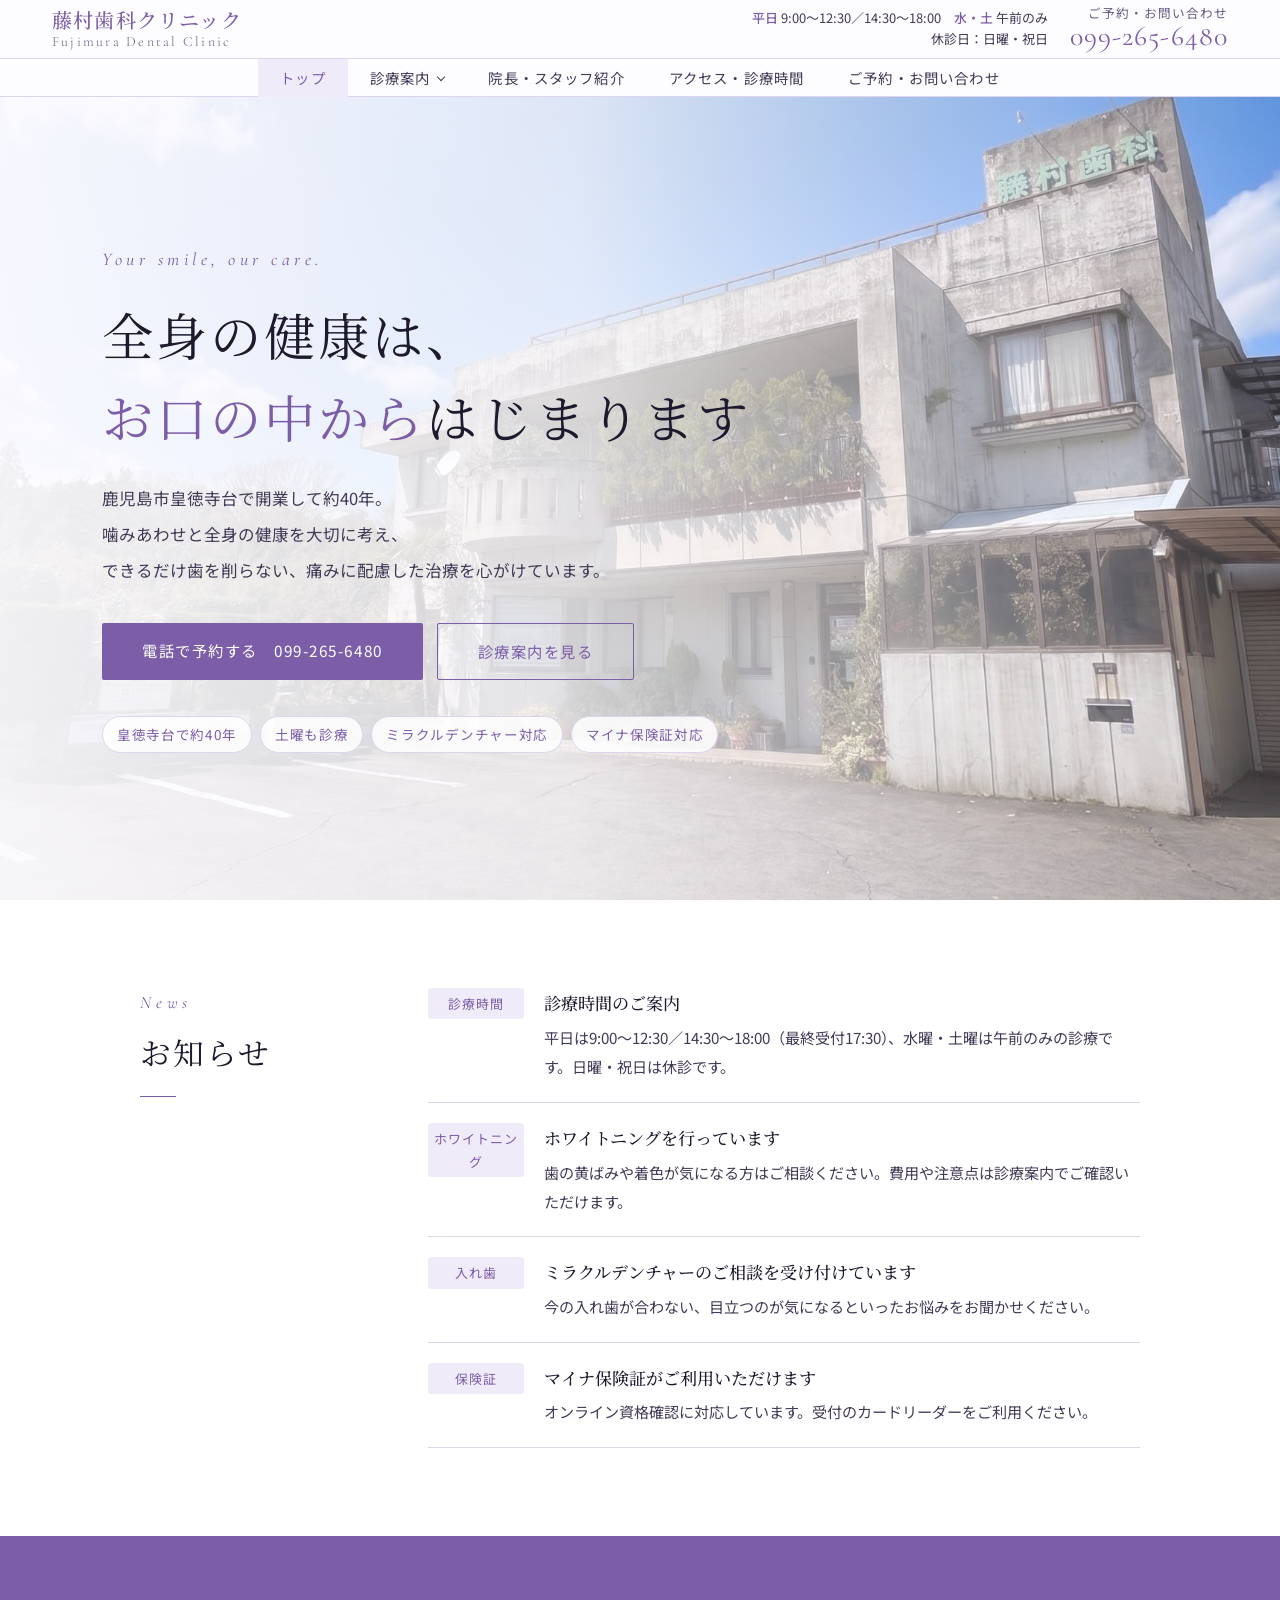
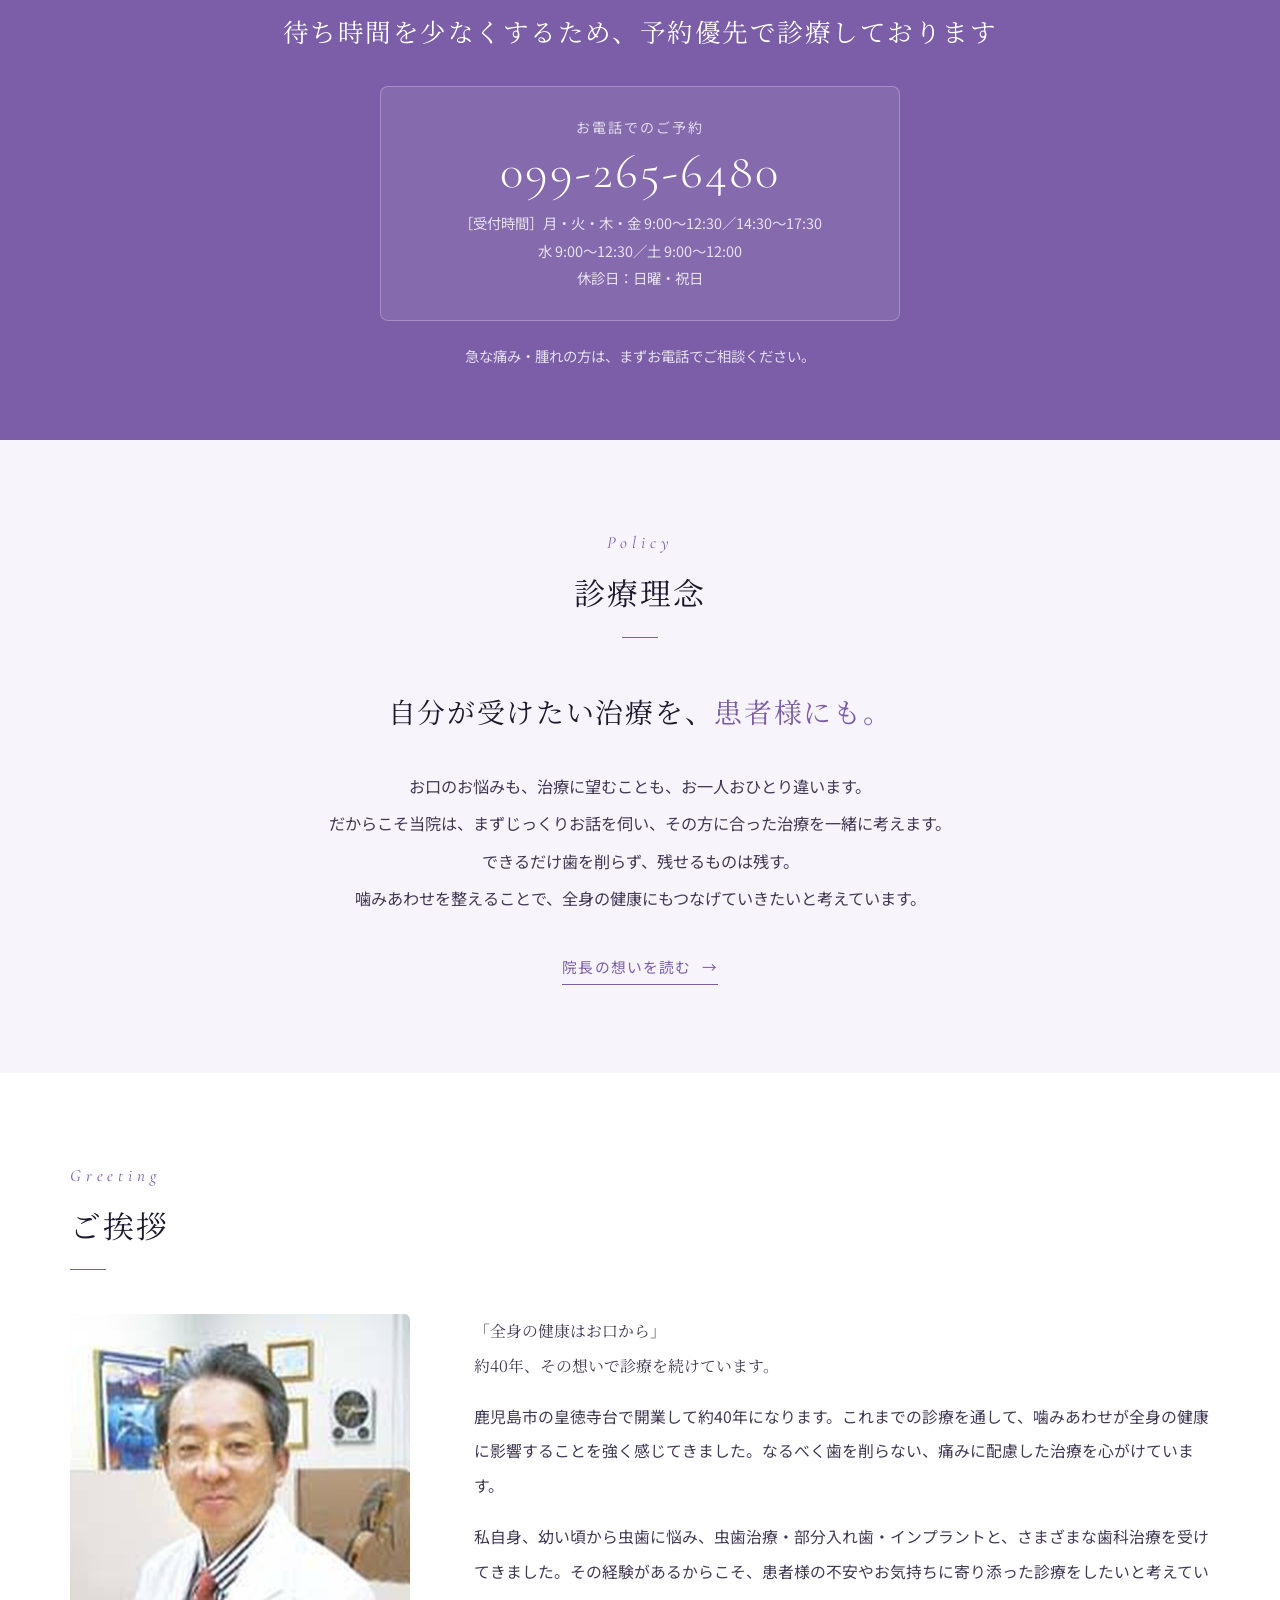
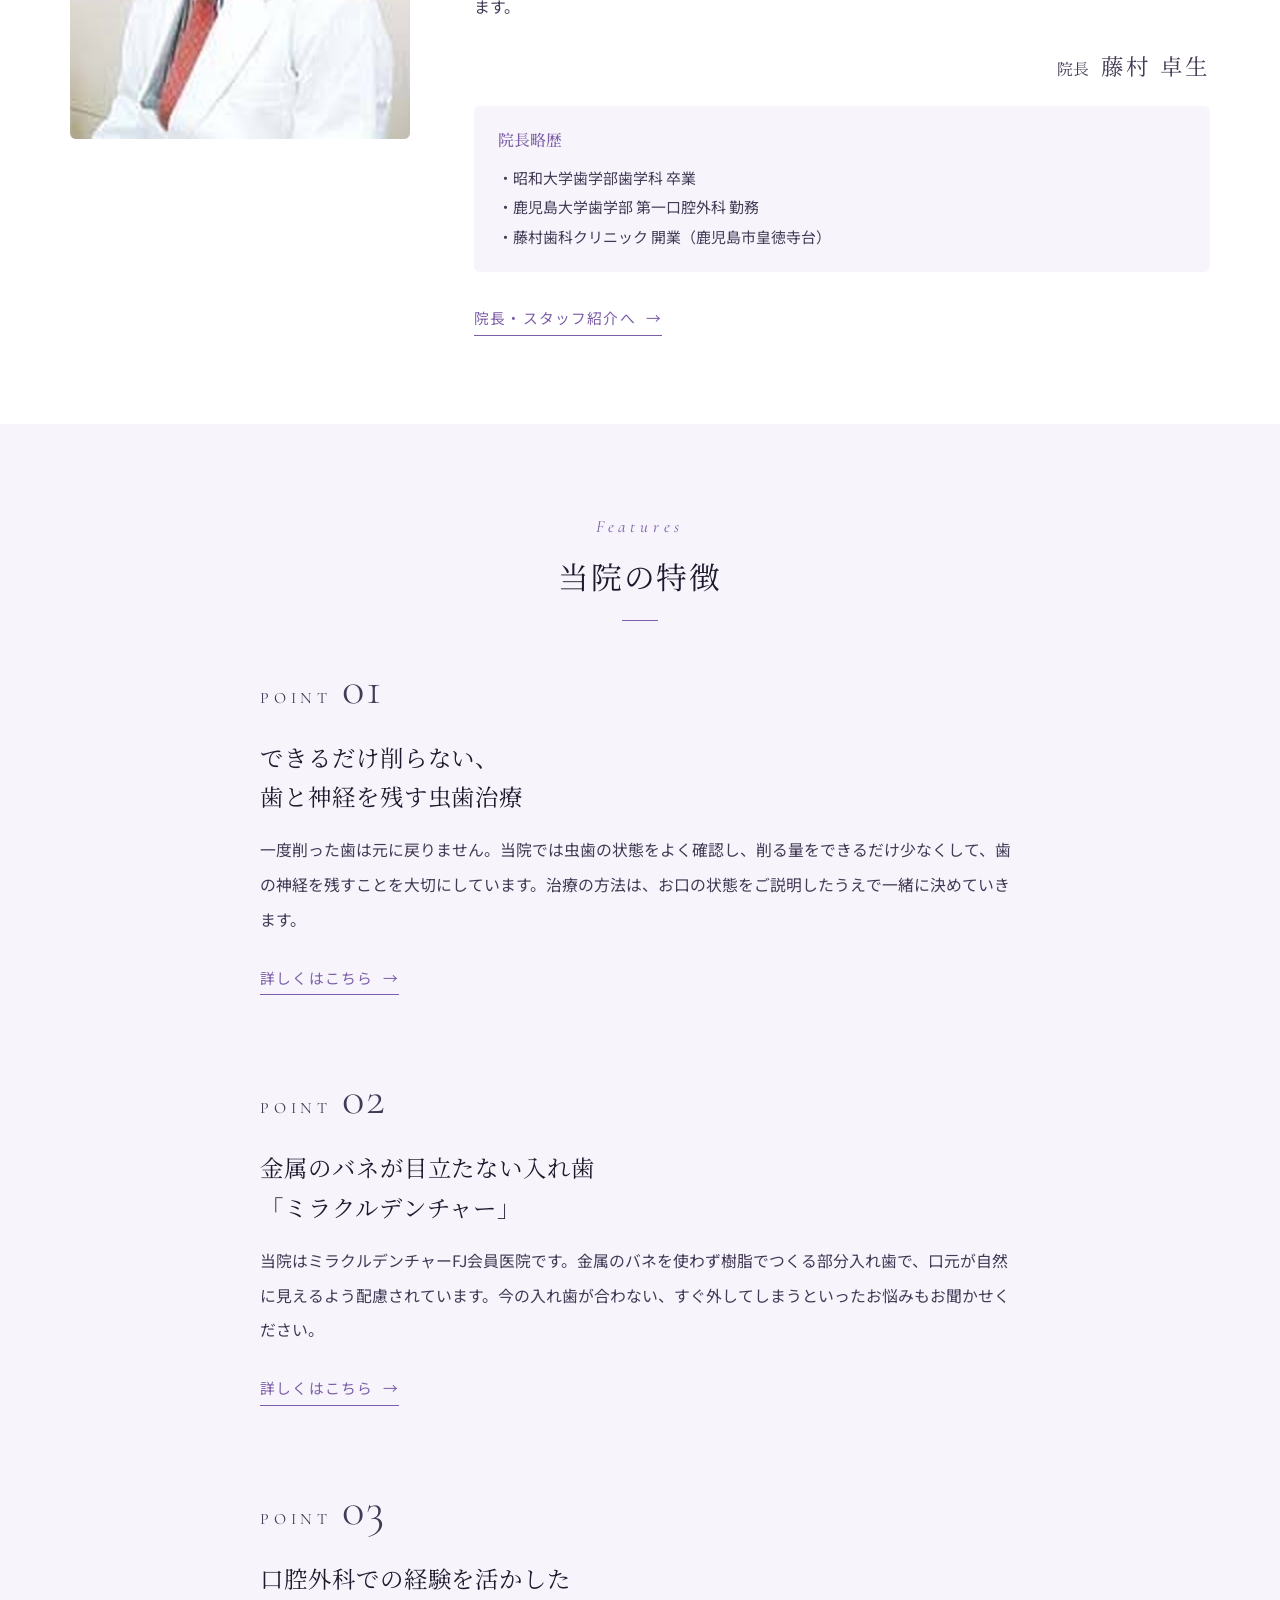
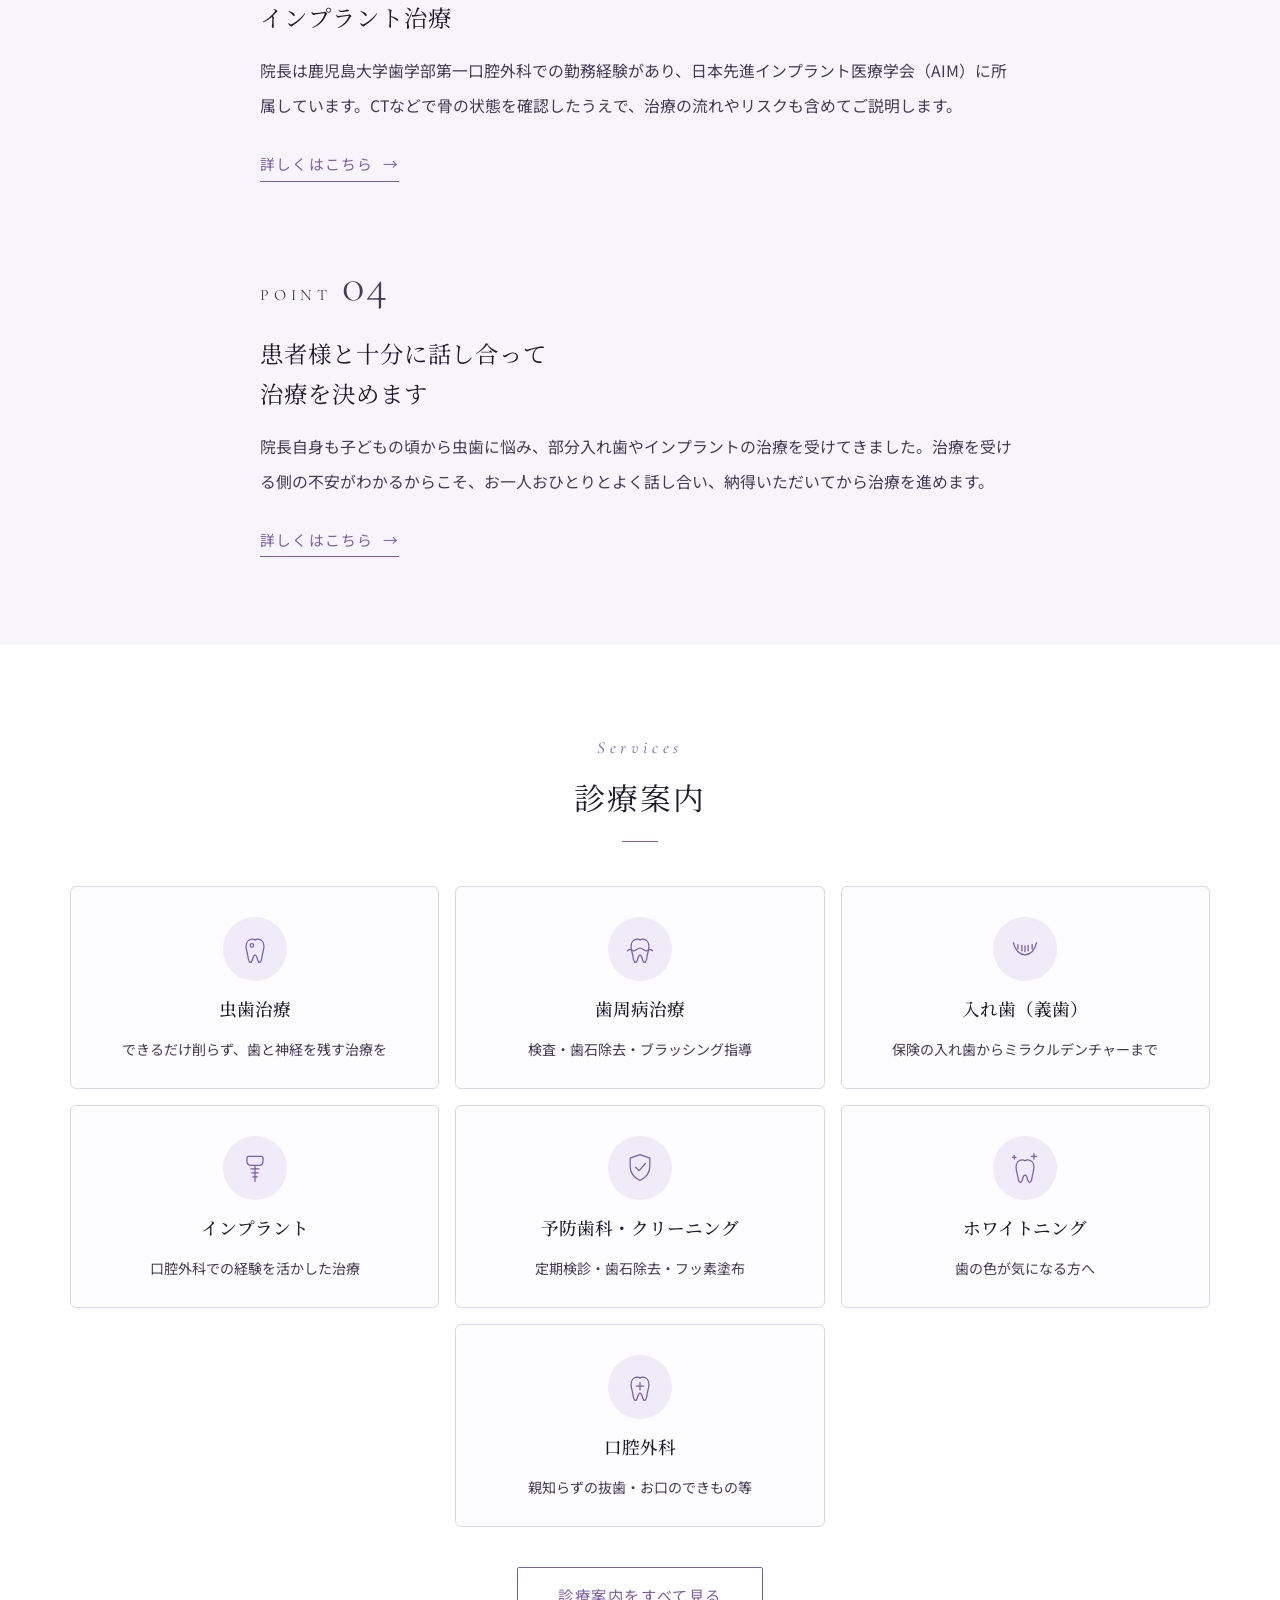
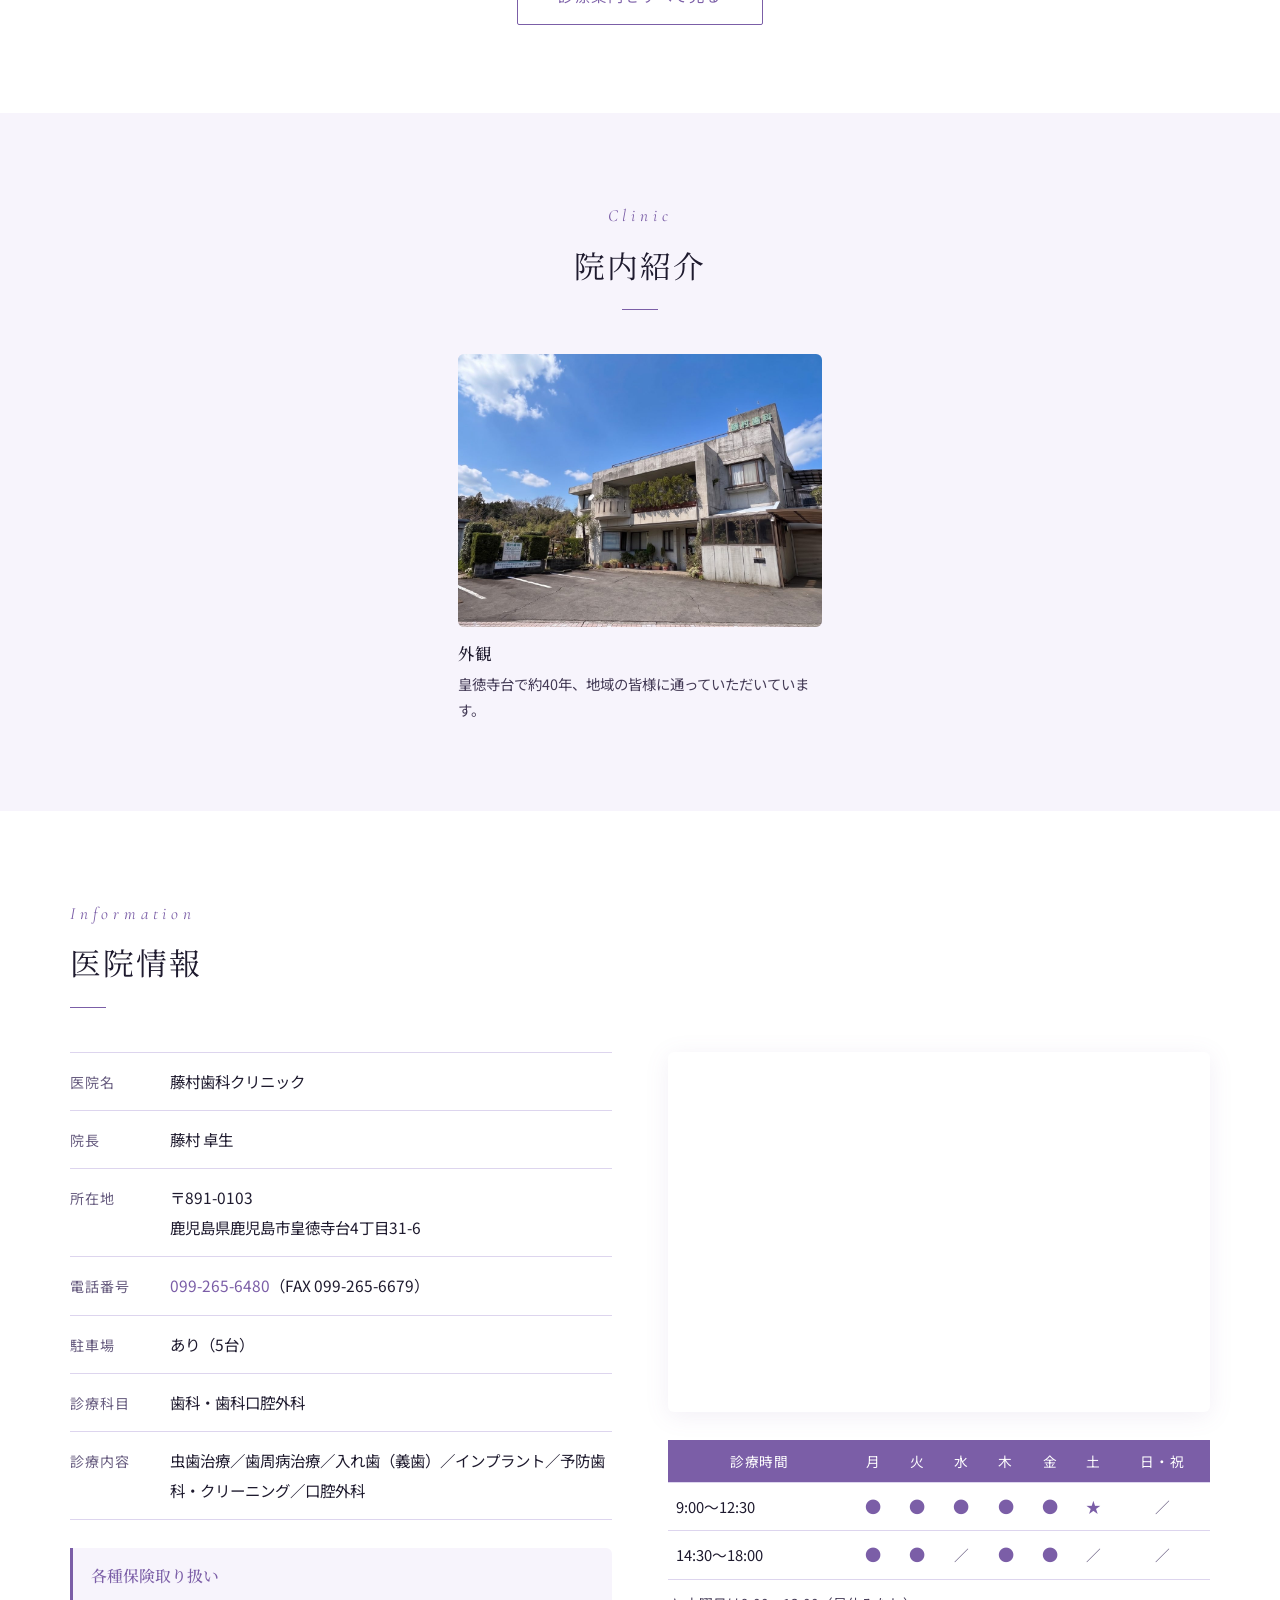
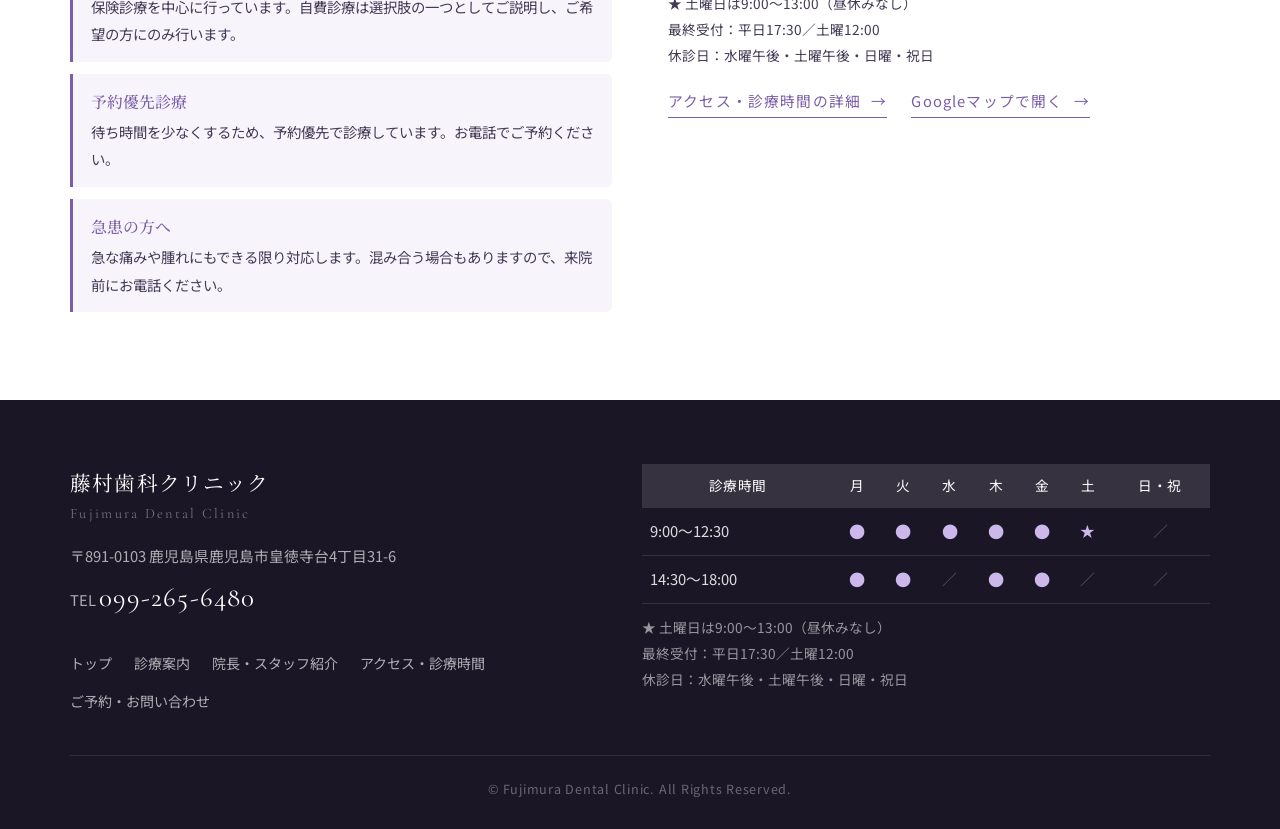
==== index.html @ 518a7505 "藤村歯科クリニック ホームページ初版を追加 Co-Authored-By: Claude Opus 5.5 <noreply@anthropic.com> Claude-Session: https:" ====
<!DOCTYPE html>
<html lang="ja">
<head>
<meta charset="UTF-8">
<meta name="viewport" content="width=device-width, initial-scale=1">
<meta name="format-detection" content="telephone=no">
<title>藤村歯科クリニック｜鹿児島市皇徳寺台の歯医者</title>
<meta name="description" content="鹿児島市皇徳寺台の歯医者【藤村歯科クリニック】。開業約40年。できるだけ削らない虫歯治療、ミラクルデンチャー、インプラント、予防歯科に対応。土曜も午前診療。TEL 099-265-6480">
<meta property="og:title" content="藤村歯科クリニック｜鹿児島市皇徳寺台の歯医者">
<meta property="og:description" content="鹿児島市皇徳寺台の歯医者【藤村歯科クリニック】。開業約40年。できるだけ削らない虫歯治療、ミラクルデンチャー、インプラント、予防歯科に対応。土曜も午前診療。TEL 099-265-6480">
<meta property="og:type" content="website">
<meta property="og:locale" content="ja_JP">
<meta property="og:site_name" content="藤村歯科クリニック">
<meta name="theme-color" content="#7b5ea7">
<link rel="icon" href="data:image/svg+xml,%3Csvg xmlns='http://www.w3.org/2000/svg' viewBox='0 0 64 64'%3E%3Crect width='64' height='64' rx='14' fill='%237b5ea7'/%3E%3Ctext x='32' y='45' font-size='36' text-anchor='middle' fill='white' font-family='serif'%3E%E8%97%A4%3C/text%3E%3C/svg%3E">
<link rel="preconnect" href="https://fonts.googleapis.com">
<link rel="preconnect" href="https://fonts.gstatic.com" crossorigin>
<link href="https://fonts.googleapis.com/css2?family=Noto+Serif+JP:wght@400;500&family=Noto+Sans+JP:wght@300;400;500&family=Cormorant+Garamond:ital,wght@0,300;0,400;1,300;1,400&display=swap" rel="stylesheet">
<link rel="stylesheet" href="css/style.css">
<script type="application/ld+json">
{"@context":"https://schema.org","@type":"Dentist","name":"藤村歯科クリニック","telephone":"099-265-6480",
"address":{"@type":"PostalAddress","postalCode":"891-0103","addressRegion":"鹿児島県","addressLocality":"鹿児島市","streetAddress":"皇徳寺台4丁目31-6","addressCountry":"JP"},
"openingHoursSpecification":[
{"@type":"OpeningHoursSpecification","dayOfWeek":["Monday","Tuesday","Wednesday","Thursday","Friday"],"opens":"09:00","closes":"12:30"},
{"@type":"OpeningHoursSpecification","dayOfWeek":["Monday","Tuesday","Thursday","Friday"],"opens":"14:30","closes":"18:00"},
{"@type":"OpeningHoursSpecification","dayOfWeek":"Saturday","opens":"09:00","closes":"13:00"}]}
</script>
</head>
<body>
<header class="site-header">
  <div class="header-top">
    <a href="index.html" class="logo">藤村歯科クリニック<small>Fujimura Dental Clinic</small></a>
    <div class="header-info">
      <p class="header-hours"><b>平日</b> 9:00〜12:30／14:30〜18:00　<b>水・土</b> 午前のみ<br>休診日：日曜・祝日</p>
      <a href="tel:0992656480" class="header-tel"><span>ご予約・お問い合わせ</span><strong>099-265-6480</strong></a>
    </div>
    <button class="hamburger" id="hamburger" aria-label="メニューを開く" aria-expanded="false" aria-controls="mobileMenu"><span></span><span></span><span></span></button>
  </div>
  <nav class="gnav" aria-label="メインメニュー">
    <ul class="gnav-list">
      <li><a href="index.html" class="active">トップ</a></li>
      <li class="has-sub"><a href="services.html">診療案内</a><ul class="subnav"><li><a href="services.html#mushiba">虫歯治療</a></li><li><a href="services.html#shishubyo">歯周病治療</a></li><li><a href="services.html#ireba">入れ歯（義歯）</a></li><li><a href="services.html#implant">インプラント</a></li><li><a href="services.html#yobou">予防歯科・クリーニング</a></li><li><a href="services.html#whitening">ホワイトニング</a></li><li><a href="services.html#koukugeka">口腔外科</a></li><li><a href="services.html#jihi">自費診療の費用・リスク</a></li></ul></li>
      <li><a href="doctor.html">院長・スタッフ紹介</a></li>
      <li><a href="access.html">アクセス・診療時間</a></li>
      <li><a href="contact.html">ご予約・お問い合わせ</a></li>
    </ul>
  </nav>
</header>
<nav class="mobile-menu" id="mobileMenu" aria-label="スマートフォン用メニュー">
  <a href="index.html">トップ</a>
  <a href="services.html">診療案内</a>
  <div class="sub"><a href="services.html#mushiba">虫歯治療</a><a href="services.html#shishubyo">歯周病治療</a><a href="services.html#ireba">入れ歯（義歯）</a><a href="services.html#implant">インプラント</a><a href="services.html#yobou">予防歯科・クリーニング</a><a href="services.html#whitening">ホワイトニング</a><a href="services.html#koukugeka">口腔外科</a></div>
  <a href="doctor.html">院長・スタッフ紹介</a>
  <a href="access.html">アクセス・診療時間</a>
  <a href="contact.html">ご予約・お問い合わせ</a>
  <a href="tel:0992656480" class="mm-tel">電話で予約する　099-265-6480</a>
</nav>
<main>

<!-- メインビジュアル（images/hero.jpg を入れると背景写真になります） -->
<section class="mv" style="padding:0">
  <div class="ph mv-photo" data-label=""><img src="images/hero.jpg" alt="" loading="lazy"></div>
  <div class="mv-inner fade-up">
    <p class="mv-en">Your smile, our care.</p>
    <h1 class="mv-title">全身の健康は、<br><em>お口の中から</em><br class="sp-only">はじまります</h1>
    <p class="mv-text">鹿児島市皇徳寺台で開業して約40年。<br>噛みあわせと全身の健康を大切に考え、<br>できるだけ歯を削らない、痛みに配慮した治療を心がけています。</p>
    <div class="mv-btns">
      <a href="tel:0992656480" class="btn btn-primary">電話で予約する　099-265-6480</a>
      <a href="services.html" class="btn btn-outline">診療案内を見る</a>
    </div>
    <ul class="mv-tags"><li>皇徳寺台で約40年</li><li>土曜も診療</li><li>ミラクルデンチャー対応</li><li>マイナ保険証対応</li></ul>
  </div>
</section>

<!-- お知らせ -->
<section class="news">
  <div class="news-wrap">
    <div class="sec-head"><p class="sec-en">News</p><h2 class="sec-title">お知らせ</h2></div>
    <ul class="news-list fade-up">
      <li class="news-item"><span class="news-cat">診療時間</span><div><h3>診療時間のご案内</h3><p>平日は9:00〜12:30／14:30〜18:00（最終受付17:30）、水曜・土曜は午前のみの診療です。日曜・祝日は休診です。</p></div></li>
      <li class="news-item"><span class="news-cat">ホワイトニング</span><div><h3>ホワイトニングを行っています</h3><p>歯の黄ばみや着色が気になる方はご相談ください。費用や注意点は診療案内でご確認いただけます。</p></div></li>
      <li class="news-item"><span class="news-cat">入れ歯</span><div><h3>ミラクルデンチャーのご相談を受け付けています</h3><p>今の入れ歯が合わない、目立つのが気になるといったお悩みをお聞かせください。</p></div></li>
      <li class="news-item"><span class="news-cat">保険証</span><div><h3>マイナ保険証がご利用いただけます</h3><p>オンライン資格確認に対応しています。受付のカードリーダーをご利用ください。</p></div></li>
    </ul>
  </div>
</section>

<section class="reserve">
  <div class="fade-up">
    <h2>待ち時間を少なくするため、<br class="sp-only">予約優先で診療しております</h2>
    <div class="reserve-box">
      <p class="reserve-label">お電話でのご予約</p>
      <a href="tel:0992656480" class="reserve-tel">099-265-6480</a>
      <p class="reserve-time">［受付時間］月・火・木・金 9:00〜12:30／14:30〜17:30<br>水 9:00〜12:30／土 9:00〜12:00<br>休診日：日曜・祝日</p>
    </div>
    <!-- WEB予約を導入したら、下の行のコメントを外してURLを入れてください
    <p style="margin-top:24px"><a href="WEB予約のURL" class="btn btn-outline" style="border-color:#fff;color:#fff" target="_blank" rel="noopener">WEBで予約する</a></p>
    -->
    <p class="reserve-sub">急な痛み・腫れの方は、まずお電話でご相談ください。</p>
  </div>
</section>

<!-- 診療理念 -->
<section class="policy">
  <div class="container fade-up">
    <div class="sec-head center"><p class="sec-en">Policy</p><h2 class="sec-title">診療理念</h2></div>
    <p class="policy-catch">自分が受けたい治療を、<br class="sp-only"><em>患者様にも。</em></p>
    <p class="body">お口のお悩みも、治療に望むことも、お一人おひとり違います。<br>だからこそ当院は、まずじっくりお話を伺い、その方に合った治療を一緒に考えます。<br>できるだけ歯を削らず、残せるものは残す。<br>噛みあわせを整えることで、全身の健康にもつなげていきたいと考えています。</p>
    <a href="doctor.html" class="btn-more">院長の想いを読む</a>
  </div>
</section>

<!-- ご挨拶 -->
<section class="greeting">
  <div class="container">
    <div class="sec-head"><p class="sec-en">Greeting</p><h2 class="sec-title">ご挨拶</h2></div>
    <div class="greet-grid fade-up">
      <div class="ph greet-photo" data-label="院長写真"><img src="images/takuo.jpg" alt="院長 藤村卓生" loading="lazy"></div>
      <div class="greet-body">
        <p class="greet-catch">「全身の健康はお口から」<br>約40年、その想いで診療を続けています。</p>
        <p>鹿児島市の皇徳寺台で開業して約40年になります。これまでの診療を通して、噛みあわせが全身の健康に影響することを強く感じてきました。なるべく歯を削らない、痛みに配慮した治療を心がけています。</p>
        <p>私自身、幼い頃から虫歯に悩み、虫歯治療・部分入れ歯・インプラントと、さまざまな歯科治療を受けてきました。その経験があるからこそ、患者様の不安やお気持ちに寄り添った診療をしたいと考えています。</p>
        <p class="greet-sign">院長<b>藤村 卓生</b></p>
        <div class="career-box">
          <h4>院長略歴</h4>
          <ul><li>昭和大学歯学部歯学科 卒業</li><li>鹿児島大学歯学部 第一口腔外科 勤務</li><li>藤村歯科クリニック 開業（鹿児島市皇徳寺台）</li></ul>
        </div>
        <a href="doctor.html" class="btn-more">院長・スタッフ紹介へ</a>
      </div>
    </div>
  </div>
</section>

<!-- 当院の特徴 -->
<section class="features">
  <div class="container">
    <div class="sec-head center"><p class="sec-en">Features</p><h2 class="sec-title">当院の特徴</h2></div>
    <div class="feature fade-up">
      <div class="ph feature-img" data-label="写真を準備中"><img src="images/feature_01.jpg" alt="写真を準備中" loading="lazy"></div>
      <div>
        <p class="feature-point">POINT <b>01</b></p>
        <h3>できるだけ削らない、<br>歯と神経を残す虫歯治療</h3>
        <p>一度削った歯は元に戻りません。当院では虫歯の状態をよく確認し、削る量をできるだけ少なくして、歯の神経を残すことを大切にしています。治療の方法は、お口の状態をご説明したうえで一緒に決めていきます。</p>
        <a href="services.html#mushiba" class="btn-more">詳しくはこちら</a>
      </div>
    </div>
    <div class="feature fade-up">
      <div class="ph feature-img" data-label="写真を準備中"><img src="images/feature_02.jpg" alt="写真を準備中" loading="lazy"></div>
      <div>
        <p class="feature-point">POINT <b>02</b></p>
        <h3>金属のバネが目立たない入れ歯<br>「ミラクルデンチャー」</h3>
        <p>当院はミラクルデンチャーFJ会員医院です。金属のバネを使わず樹脂でつくる部分入れ歯で、口元が自然に見えるよう配慮されています。今の入れ歯が合わない、すぐ外してしまうといったお悩みもお聞かせください。</p>
        <a href="services.html#ireba" class="btn-more">詳しくはこちら</a>
      </div>
    </div>
    <div class="feature fade-up">
      <div class="ph feature-img" data-label="写真を準備中"><img src="images/feature_03.jpg" alt="写真を準備中" loading="lazy"></div>
      <div>
        <p class="feature-point">POINT <b>03</b></p>
        <h3>口腔外科での経験を活かした<br>インプラント治療</h3>
        <p>院長は鹿児島大学歯学部第一口腔外科での勤務経験があり、日本先進インプラント医療学会（AIM）に所属しています。CTなどで骨の状態を確認したうえで、治療の流れやリスクも含めてご説明します。</p>
        <a href="services.html#implant" class="btn-more">詳しくはこちら</a>
      </div>
    </div>
    <div class="feature fade-up">
      <div class="ph feature-img" data-label="写真を準備中"><img src="images/feature_04.jpg" alt="写真を準備中" loading="lazy"></div>
      <div>
        <p class="feature-point">POINT <b>04</b></p>
        <h3>患者様と十分に話し合って<br>治療を決めます</h3>
        <p>院長自身も子どもの頃から虫歯に悩み、部分入れ歯やインプラントの治療を受けてきました。治療を受ける側の不安がわかるからこそ、お一人おひとりとよく話し合い、納得いただいてから治療を進めます。</p>
        <a href="doctor.html" class="btn-more">詳しくはこちら</a>
      </div>
    </div>
  </div>
</section>

<!-- 診療案内 -->
<section class="services">
  <div class="container">
    <div class="sec-head center"><p class="sec-en">Services</p><h2 class="sec-title">診療案内</h2></div>
    <ul class="svc-grid fade-up"><li><a href="services.html#mushiba" class="svc-card"><span class="svc-icon"><svg viewBox="0 0 34 38" aria-hidden="true"><path d="M14 8c-4 0-7 3-7 8 0 4 1.5 7 2 11 .4 3 1 7 3 7s2-4 3.5-7c.7-1.4 2.3-1.4 3 0C20 30 20 34 22 34s2.6-4 3-7c.5-4 2-7 2-11 0-5-3-8-7-8-2 0-3 1-3 1s-1-1-3-1z"/><circle cx="13.5" cy="15" r="2"/></svg></span><h3>虫歯治療</h3><p>できるだけ削らず、歯と神経を残す治療を</p></a></li><li><a href="services.html#shishubyo" class="svc-card"><span class="svc-icon"><svg viewBox="0 0 34 38" aria-hidden="true"><path d="M14 8c-4 0-7 3-7 8 0 4 1.5 7 2 11 .4 3 1 7 3 7s2-4 3.5-7c.7-1.4 2.3-1.4 3 0C20 30 20 34 22 34s2.6-4 3-7c.5-4 2-7 2-11 0-5-3-8-7-8-2 0-3 1-3 1s-1-1-3-1z"/><path d="M3 21c3-3 5 0 7 0s4-3 7-3 5 3 7 3 4-3 7 0"/></svg></span><h3>歯周病治療</h3><p>検査・歯石除去・ブラッシング指導</p></a></li><li><a href="services.html#ireba" class="svc-card"><span class="svc-icon"><svg viewBox="0 0 34 38" aria-hidden="true"><path d="M4 12c4 18 22 18 26 0"/><path d="M9 14v5M13.5 15v6M17 15.5v6.5M20.5 15v6M25 14v5"/></svg></span><h3>入れ歯（義歯）</h3><p>保険の入れ歯からミラクルデンチャーまで</p></a></li><li><a href="services.html#implant" class="svc-card"><span class="svc-icon"><svg viewBox="0 0 34 38" aria-hidden="true"><path d="M10 6h14c1 0 2 1 2 2v4c0 2-2 4-4 4H12c-2 0-4-2-4-4V8c0-1 1-2 2-2z"/><path d="M17 16v18M12.5 20h9M13.5 24.5h7M14.5 29h5"/></svg></span><h3>インプラント</h3><p>口腔外科での経験を活かした治療</p></a></li><li><a href="services.html#yobou" class="svc-card"><span class="svc-icon"><svg viewBox="0 0 34 38" aria-hidden="true"><path d="M17 4l11 4v9c0 8-5 13-11 16C11 30 6 25 6 17V8z"/><path d="M12 18l4 4 7-8"/></svg></span><h3>予防歯科・クリーニング</h3><p>定期検診・歯石除去・フッ素塗布</p></a></li><li><a href="services.html#whitening" class="svc-card"><span class="svc-icon"><svg viewBox="0 0 34 38" aria-hidden="true"><path d="M14 10c-4 0-7 3-7 8 0 4 1.5 7 2 11 .4 3 1 6 3 6s2-4 3.5-7c.7-1.4 2.3-1.4 3 0C20 31 20 35 22 35s2.6-3 3-6c.5-4 2-7 2-11 0-5-3-8-7-8-2 0-3 1-3 1s-1-1-3-1z"/><path d="M27 3v6M24 6h6M5 5v4M3 7h4"/></svg></span><h3>ホワイトニング</h3><p>歯の色が気になる方へ</p></a></li><li><a href="services.html#koukugeka" class="svc-card"><span class="svc-icon"><svg viewBox="0 0 34 38" aria-hidden="true"><path d="M14 8c-4 0-7 3-7 8 0 4 1.5 7 2 11 .4 3 1 7 3 7s2-4 3.5-7c.7-1.4 2.3-1.4 3 0C20 30 20 34 22 34s2.6-4 3-7c.5-4 2-7 2-11 0-5-3-8-7-8-2 0-3 1-3 1s-1-1-3-1z"/><path d="M17 14v8M13 18h8"/></svg></span><h3>口腔外科</h3><p>親知らずの抜歯・お口のできもの等</p></a></li></ul>
    <p class="more"><a href="services.html" class="btn btn-outline">診療案内をすべて見る</a></p>
  </div>
</section>

<!-- 院内紹介（images/clinic_01〜06.jpg を入れると写真が表示されます） -->
<section class="clinic">
  <div class="container">
    <div class="sec-head center"><p class="sec-en">Clinic</p><h2 class="sec-title">院内紹介</h2></div>
    <ul class="clinic-grid fade-up"><li class="clinic-item"><div class="ph " data-label="写真を準備中"><img src="images/clinic_01.jpg" alt="外観" loading="lazy"></div><h3>外観</h3><p>皇徳寺台で約40年、地域の皆様に通っていただいています。</p></li><li class="clinic-item"><div class="ph " data-label="写真を準備中"><img src="images/clinic_02.jpg" alt="受付" loading="lazy"></div><h3>受付</h3><p>ご予約やお困りごとは受付スタッフにお気軽にお声がけください。</p></li><li class="clinic-item"><div class="ph " data-label="写真を準備中"><img src="images/clinic_03.jpg" alt="待合室" loading="lazy"></div><h3>待合室</h3><p>落ち着いてお待ちいただける空間づくりを心がけています。</p></li><li class="clinic-item"><div class="ph " data-label="写真を準備中"><img src="images/clinic_04.jpg" alt="診療室" loading="lazy"></div><h3>診療室</h3><p>治療内容をご説明しながら診療を進めます。</p></li><li class="clinic-item"><div class="ph " data-label="写真を準備中"><img src="images/clinic_05.jpg" alt="設備" loading="lazy"></div><h3>設備</h3><p>検査・診断に必要な機器をそろえています。</p></li><li class="clinic-item"><div class="ph " data-label="写真を準備中"><img src="images/clinic_06.jpg" alt="衛生管理" loading="lazy"></div><h3>衛生管理</h3><p>使用する器具は洗浄・滅菌を行い、清潔に管理しています。</p></li></ul>
  </div>
</section>

<!-- 医院情報 -->
<section class="info">
  <div class="container">
    <div class="sec-head"><p class="sec-en">Information</p><h2 class="sec-title">医院情報</h2></div>
    <div class="info-grid fade-up">
      <div>
        <dl class="info-dl">
          <dt>医院名</dt><dd>藤村歯科クリニック</dd>
          <dt>院長</dt><dd>藤村 卓生</dd>
          <dt>所在地</dt><dd>〒891-0103<br>鹿児島県鹿児島市皇徳寺台4丁目31-6</dd>
          <dt>電話番号</dt><dd><a href="tel:0992656480">099-265-6480</a>（FAX 099-265-6679）</dd>
          <dt>駐車場</dt><dd>あり（5台）</dd>
          <dt>診療科目</dt><dd>歯科・歯科口腔外科</dd>
          <dt>診療内容</dt><dd>虫歯治療／歯周病治療／入れ歯（義歯）／インプラント／予防歯科・クリーニング／口腔外科</dd>
        </dl>
        <div class="info-cards">
          <div class="info-card"><h4>各種保険取り扱い</h4><p>保険診療を中心に行っています。自費診療は選択肢の一つとしてご説明し、ご希望の方にのみ行います。</p></div>
          <div class="info-card"><h4>予約優先診療</h4><p>待ち時間を少なくするため、予約優先で診療しています。お電話でご予約ください。</p></div>
          <div class="info-card"><h4>急患の方へ</h4><p>急な痛みや腫れにもできる限り対応します。混み合う場合もありますので、来院前にお電話ください。</p></div>
        </div>
      </div>
      <div>
        <iframe class="map" title="藤村歯科クリニックの地図" src="https://www.google.com/maps/embed?pb=!1m18!1m12!1m3!1d3399.502130198068!2d130.48067127561336!3d31.56527547419346!2m3!1f0!2f0!3f0!3m2!1i1024!2i768!4f13.1!3m3!1m2!1s0x353e663cbc598349%3A0xc99644ca46c4af5e!2z6Jek5p2R5q2v56eR44Kv44Oq44OL44OD44Kv!5e0!3m2!1sja!2sjp!4v1780803914719!5m2!1sja!2sjp" loading="lazy" referrerpolicy="no-referrer-when-downgrade" allowfullscreen></iframe>
        <table class="hours">
  <thead><tr><th scope="col">診療時間</th><th scope="col">月</th><th scope="col">火</th><th scope="col">水</th><th scope="col">木</th><th scope="col">金</th><th scope="col">土</th><th scope="col">日・祝</th></tr></thead>
  <tbody><tr><th scope="row">9:00〜12:30</th><td class="o">●</td><td class="o">●</td><td class="o">●</td><td class="o">●</td><td class="o">●</td><td class="s">★</td><td class="x">／</td></tr><tr><th scope="row">14:30〜18:00</th><td class="o">●</td><td class="o">●</td><td class="x">／</td><td class="o">●</td><td class="o">●</td><td class="x">／</td><td class="x">／</td></tr></tbody>
</table>
<p class="hours-note">★ 土曜日は9:00〜13:00（昼休みなし）<br>最終受付：平日17:30／土曜12:00<br>休診日：水曜午後・土曜午後・日曜・祝日</p>
        <p style="margin-top:20px;display:flex;gap:24px;flex-wrap:wrap"><a href="access.html" class="btn-more">アクセス・診療時間の詳細</a><a href="https://www.google.com/maps/search/?api=1&query=%E8%97%A4%E6%9D%91%E6%AD%AF%E7%A7%91%E3%82%AF%E3%83%AA%E3%83%8B%E3%83%83%E3%82%AF+%E9%B9%BF%E5%85%90%E5%B3%B6%E5%B8%82%E7%9A%87%E5%BE%B3%E5%AF%BA%E5%8F%B0" class="btn-more" target="_blank" rel="noopener">Googleマップで開く</a></p>
      </div>
    </div>
  </div>
</section>
</main>
<footer class="site-footer">
  <div class="foot-grid">
    <div>
      <p class="foot-logo">藤村歯科クリニック<small>Fujimura Dental Clinic</small></p>
      <p class="foot-addr">〒891-0103 鹿児島県鹿児島市皇徳寺台4丁目31-6<br>TEL <a href="tel:0992656480">099-265-6480</a></p>
      <ul class="foot-nav">
        <li><a href="index.html">トップ</a></li>
        <li><a href="services.html">診療案内</a></li>
        <li><a href="doctor.html">院長・スタッフ紹介</a></li>
        <li><a href="access.html">アクセス・診療時間</a></li>
        <li><a href="contact.html">ご予約・お問い合わせ</a></li>
      </ul>
    </div>
    <div><table class="hours">
  <thead><tr><th scope="col">診療時間</th><th scope="col">月</th><th scope="col">火</th><th scope="col">水</th><th scope="col">木</th><th scope="col">金</th><th scope="col">土</th><th scope="col">日・祝</th></tr></thead>
  <tbody><tr><th scope="row">9:00〜12:30</th><td class="o">●</td><td class="o">●</td><td class="o">●</td><td class="o">●</td><td class="o">●</td><td class="s">★</td><td class="x">／</td></tr><tr><th scope="row">14:30〜18:00</th><td class="o">●</td><td class="o">●</td><td class="x">／</td><td class="o">●</td><td class="o">●</td><td class="x">／</td><td class="x">／</td></tr></tbody>
</table>
<p class="hours-note">★ 土曜日は9:00〜13:00（昼休みなし）<br>最終受付：平日17:30／土曜12:00<br>休診日：水曜午後・土曜午後・日曜・祝日</p></div>
  </div>
  <p class="copyright">© Fujimura Dental Clinic. All Rights Reserved.</p>
</footer>
<div class="fixed-bar">
  <a href="tel:0992656480" class="fb-tel">電話で予約<small>099-265-6480</small></a>
  <a href="access.html" class="fb-hours">診療時間・アクセス<small>日曜・祝日休診</small></a>
</div>
<script src="js/main.js"></script>
</body>
</html>
---- css/style.css ----
/* =========================================================
   藤村歯科クリニック 共通スタイル
   色・文字はここだけで管理しています（全ページ共通）
   ========================================================= */
:root{
  --primary:#7b5ea7; --primary-light:#9b7dc4; --primary-pale:#f0ebf8; --primary-deep:#5d4485;
  --accent:#b89fd4;
  --text-dark:#1e1a2e; --text-mid:#433a55; --text-light:#685d80;
  --bg:#fdfcff; --bg-warm:#f7f4fc; --white:#fff; --border:#ddd5ee;
  --footer:#1a1626;
  --shadow:0 4px 24px rgba(123,94,167,.10);
  --header-h:96px;
}
*{margin:0;padding:0;box-sizing:border-box}
html{font-size:112.5%;scroll-behavior:smooth;scroll-padding-top:calc(var(--header-h) + 16px)}
body{font-family:'Noto Sans JP',sans-serif;background:var(--bg);color:var(--text-dark);line-height:1.8;font-weight:400;-webkit-text-size-adjust:100%}
img{max-width:100%;display:block}
a{color:inherit}
a:focus-visible,button:focus-visible{outline:2px solid var(--primary);outline-offset:3px}
.container{max-width:1140px;margin:0 auto}
.sp-only{display:none}

/* ---------- HEADER ---------- */
.site-header{position:fixed;top:0;left:0;right:0;z-index:100;background:rgba(253,252,255,.97);backdrop-filter:blur(8px);border-bottom:1px solid var(--border)}
.header-top{max-width:1240px;margin:0 auto;padding:0 32px;height:58px;display:flex;align-items:center;justify-content:space-between;gap:24px}
.logo{text-decoration:none;font-family:'Noto Serif JP',serif;font-size:1.12rem;font-weight:500;color:var(--primary);letter-spacing:.06em;line-height:1.3}
.logo small{display:block;font-family:'Cormorant Garamond',serif;font-size:.78rem;font-weight:300;color:var(--text-light);letter-spacing:.16em}
.header-info{display:flex;align-items:center;gap:22px}
.header-hours{font-size:.72rem;color:var(--text-mid);line-height:1.6;text-align:right}
.header-hours b{font-weight:500;color:var(--primary)}
.header-tel{text-decoration:none;display:flex;flex-direction:column;align-items:flex-end;line-height:1.2}
.header-tel span{font-size:.7rem;color:var(--text-light);letter-spacing:.08em}
.header-tel strong{font-family:'Cormorant Garamond',serif;font-size:1.55rem;font-weight:400;color:var(--primary);letter-spacing:.04em}
.gnav{border-top:1px solid var(--border);height:38px}
.gnav-list{list-style:none;display:flex;justify-content:center;height:100%;max-width:1240px;margin:0 auto}
.gnav-list>li{position:relative}
.gnav-list>li>a{display:flex;align-items:center;height:38px;padding:0 22px;font-size:.8rem;letter-spacing:.08em;color:var(--text-mid);text-decoration:none;transition:color .2s,background .2s}
.gnav-list>li>a:hover,.gnav-list>li>a.active{color:var(--primary);background:var(--primary-pale)}
.has-sub>a::after{content:'';width:5px;height:5px;border-right:1px solid currentColor;border-bottom:1px solid currentColor;transform:rotate(45deg);margin:-3px 0 0 8px}
.subnav{display:none;position:absolute;top:38px;left:50%;transform:translateX(-50%);min-width:240px;list-style:none;background:var(--white);border:1px solid var(--border);border-radius:0 0 6px 6px;box-shadow:var(--shadow);padding:8px 0}
.has-sub:hover .subnav,.has-sub:focus-within .subnav{display:block}
.subnav a{display:block;padding:8px 22px;font-size:.8rem;color:var(--text-mid);text-decoration:none}
.subnav a:hover{background:var(--primary-pale);color:var(--primary)}

.hamburger{display:none;flex-direction:column;justify-content:center;gap:5px;width:44px;height:44px;background:none;border:none;cursor:pointer}
.hamburger span{display:block;width:24px;height:2px;margin:0 auto;background:var(--primary);border-radius:2px;transition:transform .3s,opacity .3s}
.hamburger.open span:nth-child(1){transform:translateY(7px) rotate(45deg)}
.hamburger.open span:nth-child(2){opacity:0}
.hamburger.open span:nth-child(3){transform:translateY(-7px) rotate(-45deg)}
.mobile-menu{display:none;position:fixed;top:60px;left:0;right:0;bottom:0;z-index:99;background:var(--bg);overflow-y:auto;padding:12px 24px 120px}
.mobile-menu.open{display:block}
.mobile-menu a{display:block;padding:14px 0;border-bottom:1px solid var(--border);font-size:.95rem;color:var(--text-dark);text-decoration:none;letter-spacing:.06em}
.mobile-menu .sub a{padding:10px 0 10px 1.2em;font-size:.85rem;color:var(--text-mid)}
.mobile-menu .mm-tel{margin-top:20px;background:var(--primary);color:#fff;text-align:center;border:none;border-radius:4px}

/* ---------- 共通パーツ ---------- */
main{padding-top:var(--header-h)}
section{padding:88px 32px}
.sec-head{margin-bottom:44px}
.sec-head.center{text-align:center}
.sec-en{font-family:'Cormorant Garamond',serif;font-style:italic;font-size:.95rem;letter-spacing:.28em;color:var(--primary);margin-bottom:6px}
.sec-title{font-family:'Noto Serif JP',serif;font-size:clamp(1.4rem,2.4vw,1.9rem);font-weight:400;letter-spacing:.06em}
.sec-title::after{content:'';display:block;width:36px;height:1px;background:var(--primary);margin-top:16px}
.sec-head.center .sec-title::after{margin-left:auto;margin-right:auto}
.lead{font-size:.9rem;color:var(--text-mid);line-height:2.1;max-width:640px}
.sec-head.center .lead{margin:16px auto 0}
.btn{display:inline-block;padding:14px 40px;border-radius:2px;font-size:.85rem;letter-spacing:.1em;text-decoration:none;transition:background .25s,color .25s,transform .2s;text-align:center}
.btn-primary{background:var(--primary);color:#fff}
.btn-primary:hover{background:var(--primary-light);transform:translateY(-1px)}
.btn-outline{border:1px solid var(--primary);color:var(--primary);background:transparent}
.btn-outline:hover{background:var(--primary-pale)}
.btn-more{display:inline-flex;align-items:center;gap:10px;font-size:.82rem;color:var(--primary);text-decoration:none;letter-spacing:.08em;border-bottom:1px solid var(--primary);padding-bottom:3px}
.btn-more::after{content:'→';transition:transform .2s}
.btn-more:hover::after{transform:translateX(4px)}

/* 写真枠：画像が無いときは淡い紫のグラデーション＋ラベル */
.ph{position:relative;overflow:hidden;background:linear-gradient(135deg,var(--primary-pale),#e4d9f2);border-radius:6px}
.ph img{width:100%;height:100%;object-fit:cover;position:relative;z-index:1}
.ph::before{content:attr(data-label);position:absolute;inset:0;display:flex;align-items:center;justify-content:center;font-size:.75rem;color:var(--text-light);letter-spacing:.1em}

/* 診療時間表（全ページ共通） */
.hours{width:100%;border-collapse:collapse;font-size:.82rem}
.hours th,.hours td{padding:9px 4px;text-align:center;border-bottom:1px solid var(--border)}
.hours thead th{background:var(--primary);color:#fff;font-weight:400;font-size:.76rem;letter-spacing:.04em}
.hours tbody th{text-align:left;font-weight:400;white-space:nowrap;padding-left:8px;color:var(--text-dark)}
.hours .o{color:var(--primary);font-size:.9rem}
.hours .s{color:var(--primary);font-weight:500}
.hours .x{color:var(--text-light)}
.hours-note{font-size:.76rem;color:var(--text-mid);margin-top:10px;line-height:1.9}

/* ---------- 下層ページの見出し ---------- */
.page-hero{padding:72px 32px 56px;background:linear-gradient(135deg,#f0ebf8 0%,#f7f4fc 60%,#ede6f7 100%)}
.page-hero .sec-title::after{display:none}
.breadcrumb{list-style:none;display:flex;gap:8px;font-size:.72rem;color:var(--text-light);margin-top:14px}
.breadcrumb li+li::before{content:'›';margin-right:8px}
.breadcrumb a{text-decoration:none;color:var(--text-mid)}

/* ---------- 予約案内（共通） ---------- */
.reserve{background:var(--primary);color:#fff;text-align:center;padding:72px 32px}
.reserve h2{font-family:'Noto Serif JP',serif;font-size:clamp(1.15rem,2vw,1.45rem);font-weight:400;letter-spacing:.06em;line-height:1.8}
.reserve-box{display:grid;grid-template-columns:1fr;max-width:520px;margin:32px auto 0;background:rgba(255,255,255,.08);border:1px solid rgba(255,255,255,.25);border-radius:8px;padding:28px 24px}
.reserve-label{font-size:.78rem;letter-spacing:.14em;color:rgba(255,255,255,.75)}
.reserve-tel{display:inline-block;font-family:'Cormorant Garamond',serif;font-size:2.7rem;font-weight:300;letter-spacing:.04em;color:#fff;text-decoration:none;line-height:1.3}
.reserve-time{font-size:.8rem;color:rgba(255,255,255,.8);line-height:1.9;margin-top:6px}
.reserve-sub{margin-top:22px;font-size:.8rem;color:rgba(255,255,255,.8)}
.reserve-sub a{color:#fff}

/* ---------- FOOTER ---------- */
.site-footer{background:var(--footer);color:rgba(255,255,255,.65);padding:64px 32px 28px}
.foot-grid{max-width:1140px;margin:0 auto;display:grid;grid-template-columns:1fr 1.1fr;gap:56px}
.foot-logo{font-family:'Noto Serif JP',serif;font-size:1.15rem;color:#fff;letter-spacing:.06em;margin-bottom:14px}
.foot-logo small{display:block;font-family:'Cormorant Garamond',serif;font-size:.8rem;color:rgba(255,255,255,.4);letter-spacing:.16em}
.foot-addr{font-size:.82rem;line-height:2}
.foot-addr a{color:#fff;text-decoration:none;font-family:'Cormorant Garamond',serif;font-size:1.5rem;letter-spacing:.04em}
.foot-nav{list-style:none;display:flex;flex-wrap:wrap;gap:6px 22px;margin-top:20px}
.foot-nav a{font-size:.78rem;color:rgba(255,255,255,.65);text-decoration:none}
.foot-nav a:hover{color:#fff}
.site-footer .hours th,.site-footer .hours td{border-color:rgba(255,255,255,.12)}
.site-footer .hours thead th{background:rgba(255,255,255,.12)}
.site-footer .hours tbody th{color:rgba(255,255,255,.85)}
.site-footer .hours .o,.site-footer .hours .s{color:#cdb8ec}
.site-footer .hours .x{color:rgba(255,255,255,.3)}
.site-footer .hours-note{color:rgba(255,255,255,.55)}
.copyright{max-width:1140px;margin:40px auto 0;padding-top:22px;border-top:1px solid rgba(255,255,255,.1);text-align:center;font-size:.7rem;color:rgba(255,255,255,.35);letter-spacing:.06em}

/* スマホ下部の固定ボタン */
.fixed-bar{display:none}

/* ---------- アニメーション ---------- */
.fade-up{opacity:0;transform:translateY(22px);transition:opacity .7s ease,transform .7s ease}
.fade-up.visible{opacity:1;transform:none}
@media (prefers-reduced-motion:reduce){
  html{scroll-behavior:auto}
  .fade-up{opacity:1;transform:none;transition:none}
}

/* =========================================================
   TOP PAGE
   ========================================================= */
.mv{position:relative;min-height:calc(100vh - var(--header-h));min-height:calc(100svh - var(--header-h));display:flex;align-items:center;overflow:hidden;background:linear-gradient(135deg,#efe8f8 0%,#f7f4fc 55%,#e9e0f5 100%)}
.mv-photo{position:absolute;inset:0;border-radius:0}
.mv-photo img{opacity:.9}
.mv-photo::after{content:'';position:absolute;inset:0;z-index:2;background:linear-gradient(90deg,rgba(253,252,255,.94) 0%,rgba(253,252,255,.8) 45%,rgba(253,252,255,.1) 100%)}
.mv-photo::before{display:none}
.mv-inner{position:relative;z-index:3;width:100%;max-width:1140px;margin:0 auto;padding:48px 32px}
.mv-en{font-family:'Cormorant Garamond',serif;font-style:italic;letter-spacing:.25em;color:var(--primary);margin-bottom:18px}
.mv-title{font-family:'Noto Serif JP',serif;font-size:clamp(1.9rem,4vw,3rem);font-weight:400;line-height:1.6;letter-spacing:.06em;margin-bottom:22px}
.mv-title em{font-style:normal;color:var(--primary)}
.mv-text{font-size:.92rem;color:var(--text-mid);line-height:2.2;margin-bottom:34px}
.mv-btns{display:flex;flex-wrap:wrap;gap:14px}
.mv-tags{display:flex;flex-wrap:wrap;gap:8px;margin-top:36px;list-style:none}
.mv-tags li{background:rgba(255,255,255,.85);border:1px solid var(--border);border-radius:20px;padding:5px 14px;font-size:.75rem;color:var(--primary);letter-spacing:.05em}

/* News */
.news{background:var(--white)}
.news-wrap{display:grid;grid-template-columns:240px 1fr;gap:48px;max-width:1000px;margin:0 auto}
.news-list{list-style:none}
.news-item{display:grid;grid-template-columns:96px 1fr;gap:20px;padding:20px 0;border-bottom:1px solid var(--border)}
.news-item:first-child{padding-top:0}
.news-cat{align-self:start;text-align:center;background:var(--primary-pale);color:var(--primary);font-size:.72rem;letter-spacing:.08em;border-radius:3px;padding:4px 0}
.news-item h3{font-family:'Noto Serif JP',serif;font-size:.95rem;font-weight:500;margin-bottom:4px}
.news-item p{font-size:.84rem;color:var(--text-mid);line-height:1.95}

/* Policy */
.policy{background:var(--bg-warm);text-align:center}
.policy-catch{font-family:'Noto Serif JP',serif;font-size:clamp(1.15rem,2.2vw,1.55rem);font-weight:400;line-height:2.1;letter-spacing:.06em;margin:8px 0 28px}
.policy-catch em{font-style:normal;color:var(--primary)}
.policy p.body{font-size:.9rem;color:var(--text-mid);line-height:2.3;max-width:680px;margin:0 auto 32px}

/* Greeting */
.greeting{background:var(--white)}
.greet-grid{display:grid;grid-template-columns:340px 1fr;gap:64px;align-items:start}
.greet-photo{aspect-ratio:4/5}
.greet-catch{font-family:'Noto Serif JP',serif;font-size:1.25rem;font-weight:400;line-height:1.9;color:var(--primary);margin-bottom:20px}
.greet-body p{font-size:.88rem;color:var(--text-mid);line-height:2.2;margin-bottom:16px}
.greet-sign{text-align:right;font-family:'Noto Serif JP',serif;font-size:.9rem;margin:8px 0 28px}
.greet-sign b{font-size:1.25rem;font-weight:400;margin-left:12px;letter-spacing:.1em}
.career-box{background:var(--bg-warm);border-radius:6px;padding:20px 24px;margin-bottom:28px}
.career-box h4{font-family:'Noto Serif JP',serif;font-size:.88rem;font-weight:500;color:var(--primary);margin-bottom:8px}
.career-box ul{list-style:none;font-size:.83rem;color:var(--text-mid);line-height:2}
.career-box li::before{content:'・'}

/* Features */
.features{background:var(--bg-warm)}
.feature{display:grid;grid-template-columns:1fr 1fr;gap:64px;align-items:center;margin-bottom:80px}
.feature:last-child{margin-bottom:0}
.feature:nth-child(even) .feature-img{order:2}
.feature-img{aspect-ratio:3/2;box-shadow:var(--shadow)}
.feature-point{font-family:'Cormorant Garamond',serif;font-size:.9rem;letter-spacing:.3em;color:var(--primary);display:flex;align-items:baseline;gap:10px;margin-bottom:10px}
.feature-point b{font-size:2.6rem;font-weight:300;line-height:1;letter-spacing:.05em}
.feature h3{font-family:'Noto Serif JP',serif;font-size:1.3rem;font-weight:400;line-height:1.7;margin-bottom:16px;letter-spacing:.04em}
.feature p{font-size:.88rem;color:var(--text-mid);line-height:2.2;margin-bottom:22px}

/* Services grid */
.services{background:var(--white)}
.svc-grid{list-style:none;display:flex;flex-wrap:wrap;justify-content:center;gap:16px}
.svc-grid>li{flex:0 0 calc((100% - 32px)/3)}
.svc-card{display:flex;flex-direction:column;align-items:center;justify-content:center;text-align:center;gap:12px;height:100%;padding:30px 16px 26px;border:1px solid var(--border);border-radius:6px;background:var(--bg);text-decoration:none;transition:box-shadow .25s,transform .2s,border-color .25s}
.svc-card:hover{box-shadow:var(--shadow);transform:translateY(-3px);border-color:var(--accent)}
.svc-icon{width:64px;height:64px;border-radius:50%;background:var(--primary-pale);display:flex;align-items:center;justify-content:center}
.svc-icon svg{width:34px;height:34px;stroke:var(--primary);fill:none;stroke-width:1.4;stroke-linecap:round;stroke-linejoin:round}
.svc-card h3{font-family:'Noto Serif JP',serif;font-size:.98rem;font-weight:500;color:var(--text-dark)}
.svc-card p{font-size:.78rem;color:var(--text-mid);line-height:1.8}
.services .more{text-align:center;margin-top:40px}

/* Clinic photos */
.clinic{background:var(--bg-warm)}
.clinic-grid{list-style:none;display:flex;flex-wrap:wrap;justify-content:center;gap:24px}
.clinic-grid>li{flex:0 0 calc((100% - 48px)/3)}
.clinic-item .ph{aspect-ratio:4/3;margin-bottom:12px}
.clinic-item h3{font-family:'Noto Serif JP',serif;font-size:.92rem;font-weight:500;margin-bottom:2px}
.clinic-item p{font-size:.8rem;color:var(--text-mid);line-height:1.8}

/* Information */
.info{background:var(--white)}
.info-grid{display:grid;grid-template-columns:1fr 1fr;gap:56px;align-items:start}
.info-dl{display:grid;grid-template-columns:100px 1fr;border-top:1px solid var(--border)}
.info-dl dt,.info-dl dd{padding:14px 0;border-bottom:1px solid var(--border);font-size:.86rem;line-height:1.9}
.info-dl dt{color:var(--text-light);font-size:.78rem;letter-spacing:.06em;padding-top:16px}
.info-dl a{color:var(--primary);text-decoration:none}
.info-cards{display:grid;gap:12px;margin-top:28px}
.info-card{background:var(--bg-warm);border-left:3px solid var(--primary);border-radius:0 6px 6px 0;padding:14px 18px}
.info-card h4{font-family:'Noto Serif JP',serif;font-size:.88rem;font-weight:500;color:var(--primary);margin-bottom:2px}
.info-card p{font-size:.8rem;color:var(--text-mid);line-height:1.9}
.map{width:100%;height:360px;border:0;border-radius:6px;box-shadow:var(--shadow);display:block}
.info .hours{margin-top:28px}

/* =========================================================
   SERVICES PAGE
   ========================================================= */
.toc{position:sticky;top:var(--header-h);z-index:50;background:rgba(253,252,255,.97);border-bottom:1px solid var(--border);padding:14px 32px;backdrop-filter:blur(6px)}
.toc ul{list-style:none;display:flex;flex-wrap:wrap;justify-content:center;gap:8px;max-width:1140px;margin:0 auto}
.toc a{display:block;padding:6px 16px;border:1px solid var(--border);border-radius:20px;font-size:.78rem;color:var(--primary);text-decoration:none;background:var(--white);transition:background .2s,border-color .2s}
.toc a:hover{background:var(--primary-pale);border-color:var(--primary)}
.svc-sec{padding:72px 32px;border-bottom:1px solid var(--border)}
.svc-sec:nth-of-type(even){background:var(--bg-warm)}
.svc-layout{display:grid;grid-template-columns:1fr 1.6fr;gap:56px;align-items:start}
.svc-layout .ph{aspect-ratio:4/3;box-shadow:var(--shadow)}
.svc-h{font-family:'Noto Serif JP',serif;font-size:1.45rem;font-weight:400;letter-spacing:.06em;margin-bottom:6px}
.svc-en{font-family:'Cormorant Garamond',serif;font-style:italic;font-size:.88rem;letter-spacing:.2em;color:var(--primary);margin-bottom:22px}
.svc-body h3{font-family:'Noto Serif JP',serif;font-size:1rem;font-weight:500;color:var(--primary);margin:26px 0 8px;padding-left:12px;border-left:3px solid var(--primary)}
.svc-body h3:first-child{margin-top:0}
.svc-body p{font-size:.88rem;color:var(--text-mid);line-height:2.1}
.svc-body ul{font-size:.87rem;color:var(--text-mid);line-height:2;padding-left:1.3em;margin-top:6px}
.check{list-style:none;padding:0!important}
.check li{position:relative;padding-left:1.6em}
.check li::before{content:'';position:absolute;left:2px;top:.75em;width:10px;height:5px;border-left:1.5px solid var(--primary);border-bottom:1.5px solid var(--primary);transform:rotate(-45deg)}
.box{background:var(--white);border:1px solid var(--border);border-radius:6px;padding:18px 22px;margin-top:16px}
.svc-sec:nth-of-type(odd) .box{background:var(--bg-warm)}
.box h4{font-family:'Noto Serif JP',serif;font-size:.9rem;font-weight:500;margin-bottom:6px}
.risk{font-size:.8rem!important;color:var(--text-mid);line-height:1.9!important}
.fee-table{width:100%;border-collapse:collapse;margin-top:14px;font-size:.84rem}
.fee-table th,.fee-table td{border:1px solid var(--border);padding:10px 12px;text-align:left;vertical-align:top;line-height:1.8}
.fee-table th{background:var(--primary-pale);font-weight:500;color:var(--text-dark);width:28%}
.todo{background:#fff6d6;color:#7a5b00;font-size:.75rem;padding:1px 6px;border-radius:3px}

/* =========================================================
   DOCTOR PAGE
   ========================================================= */
.doc-grid{display:grid;grid-template-columns:320px 1fr;gap:60px;align-items:start}
.doc-grid .ph{aspect-ratio:4/5;box-shadow:var(--shadow)}
.doc-name-en{font-family:'Cormorant Garamond',serif;font-style:italic;letter-spacing:.2em;color:var(--primary);font-size:.9rem}
.doc-name{font-family:'Noto Serif JP',serif;font-size:1.9rem;font-weight:400;letter-spacing:.12em;margin:2px 0 4px}
.doc-role{font-size:.8rem;color:var(--text-light);letter-spacing:.08em;margin-bottom:28px}
.msg{margin-bottom:28px}
.msg h3{font-family:'Noto Serif JP',serif;font-size:1.05rem;font-weight:500;color:var(--primary);margin-bottom:10px}
.msg p{font-size:.88rem;color:var(--text-mid);line-height:2.2}
.career{width:100%;border-collapse:collapse}
.career th,.career td{padding:12px 0;border-bottom:1px solid var(--border);font-size:.85rem;text-align:left;vertical-align:top;line-height:1.8}
.career th{width:90px;color:var(--primary);font-weight:400;font-size:.8rem;letter-spacing:.06em}
.career td{color:var(--text-mid)}
.staff{background:var(--bg-warm)}
.staff-grid{list-style:none;display:grid;grid-template-columns:repeat(3,1fr);gap:28px}
.staff-card{background:var(--white);border-radius:8px;overflow:hidden;box-shadow:var(--shadow)}
.staff-card .ph{aspect-ratio:3/4;border-radius:0}
.staff-info{padding:20px 22px 24px}
.staff-role{font-size:.74rem;letter-spacing:.12em;color:var(--primary);margin-bottom:2px}
.staff-name{font-family:'Noto Serif JP',serif;font-size:1.05rem;font-weight:500;margin-bottom:8px}
.staff-msg{font-size:.82rem;color:var(--text-mid);line-height:1.95}

/* =========================================================
   ACCESS / CONTACT
   ========================================================= */
.two-col{display:grid;grid-template-columns:1fr 1fr;gap:56px;align-items:start}
.sub-h{font-family:'Noto Serif JP',serif;font-size:1.1rem;font-weight:500;margin-bottom:16px;padding-bottom:10px;border-bottom:1px solid var(--border)}
.tel-panel{background:var(--primary);color:#fff;border-radius:8px;padding:36px 32px;text-align:center}
.tel-panel .reserve-tel{font-size:2.6rem}
.steps{list-style:none;counter-reset:st;display:grid;gap:14px}
.steps li{counter-increment:st;position:relative;background:var(--white);border:1px solid var(--border);border-radius:6px;padding:16px 18px 16px 64px;font-size:.85rem;color:var(--text-mid);line-height:1.9}
.steps li::before{content:counter(st);position:absolute;left:18px;top:50%;transform:translateY(-50%);width:30px;height:30px;border-radius:50%;background:var(--primary-pale);color:var(--primary);font-family:'Cormorant Garamond',serif;font-size:1.1rem;display:flex;align-items:center;justify-content:center}
.steps b{display:block;font-weight:500;color:var(--text-dark)}
.bring{list-style:none;display:flex;flex-wrap:wrap;gap:10px;margin-top:6px}
.bring li{background:var(--primary-pale);color:var(--primary);border-radius:20px;padding:6px 16px;font-size:.8rem}

/* =========================================================
   RESPONSIVE
   ========================================================= */
@media (max-width:1024px){
  .header-hours{display:none}
  .gnav-list>li>a{padding:0 14px}
}
@media (max-width:900px){
  :root{--header-h:60px}
  .header-top{height:60px;padding:0 12px 0 20px}
  .header-info,.gnav{display:none}
  .hamburger{display:flex}
  section{padding:64px 20px}
  .page-hero{padding:48px 20px 40px}
  .mv{min-height:auto;padding:24px 0 8px}
  .mv-photo::after{background:linear-gradient(180deg,rgba(253,252,255,.75) 0%,rgba(253,252,255,.92) 60%)}
  .mv-inner{padding:48px 20px}
  .news-wrap,.greet-grid,.feature,.info-grid,.svc-layout,.doc-grid,.two-col,.foot-grid{grid-template-columns:1fr;gap:28px}
  .feature{margin-bottom:56px}
  .feature:nth-child(even) .feature-img{order:0}
  .greet-photo,.doc-grid .ph{max-width:340px}
  .svc-grid{gap:12px}
  .svc-grid>li{flex:0 0 calc((100% - 12px)/2)}
  .staff-grid{grid-template-columns:repeat(2,1fr);gap:16px}
  .clinic-grid{gap:16px}
  .clinic-grid>li{flex:0 0 calc((100% - 16px)/2)}
  .toc{padding:10px 12px}
  .toc ul{flex-wrap:nowrap;justify-content:flex-start;overflow-x:auto;-webkit-overflow-scrolling:touch;scrollbar-width:none}
  .toc ul::-webkit-scrollbar{display:none}
  .toc a{white-space:nowrap}
  .svc-sec{padding:56px 20px}
  .reserve{padding:56px 20px}
  .reserve-tel{font-size:2.2rem}
  .site-footer{padding:48px 20px 96px}
  .sp-only{display:inline}
  .fixed-bar{display:grid;grid-template-columns:1fr 1fr;position:fixed;left:0;right:0;bottom:0;z-index:98;box-shadow:0 -4px 16px rgba(30,26,46,.12)}
  .fixed-bar a{display:flex;flex-direction:column;align-items:center;justify-content:center;gap:2px;height:60px;text-decoration:none;font-size:.82rem;letter-spacing:.06em}
  .fixed-bar a small{font-size:.7rem;opacity:.85}
  .fb-tel{background:var(--primary);color:#fff}
  .fb-hours{background:var(--white);color:var(--primary);border-top:1px solid var(--border)}
}
@media (max-width:560px){
  .svc-card{padding:22px 10px 20px}
  .svc-card p{display:none}
  .svc-icon{width:54px;height:54px}
  .news-item{grid-template-columns:1fr;gap:8px}
  .news-cat{justify-self:start;padding:3px 12px}
  .clinic-grid{gap:12px}
  .clinic-grid>li{flex:0 0 calc((100% - 12px)/2)}
  .clinic-item p{display:none}
  .staff-grid{grid-template-columns:1fr}
  .hours{font-size:.76rem}
  .hours th,.hours td{padding:8px 2px}
  .info-dl{grid-template-columns:84px 1fr}
}
.two-col .ph{aspect-ratio:4/3;box-shadow:var(--shadow)}

/* 写真がまだ無い枠は表示しない（写真を入れると自動で表示されます） */
.ph.is-missing,.clinic-item.is-missing,.clinic.is-empty{display:none}
.feature.no-photo{grid-template-columns:1fr;max-width:760px;margin-left:auto;margin-right:auto}
.svc-layout.no-photo{grid-template-columns:1fr;max-width:860px}
.two-col .ph.is-missing+p{display:none}
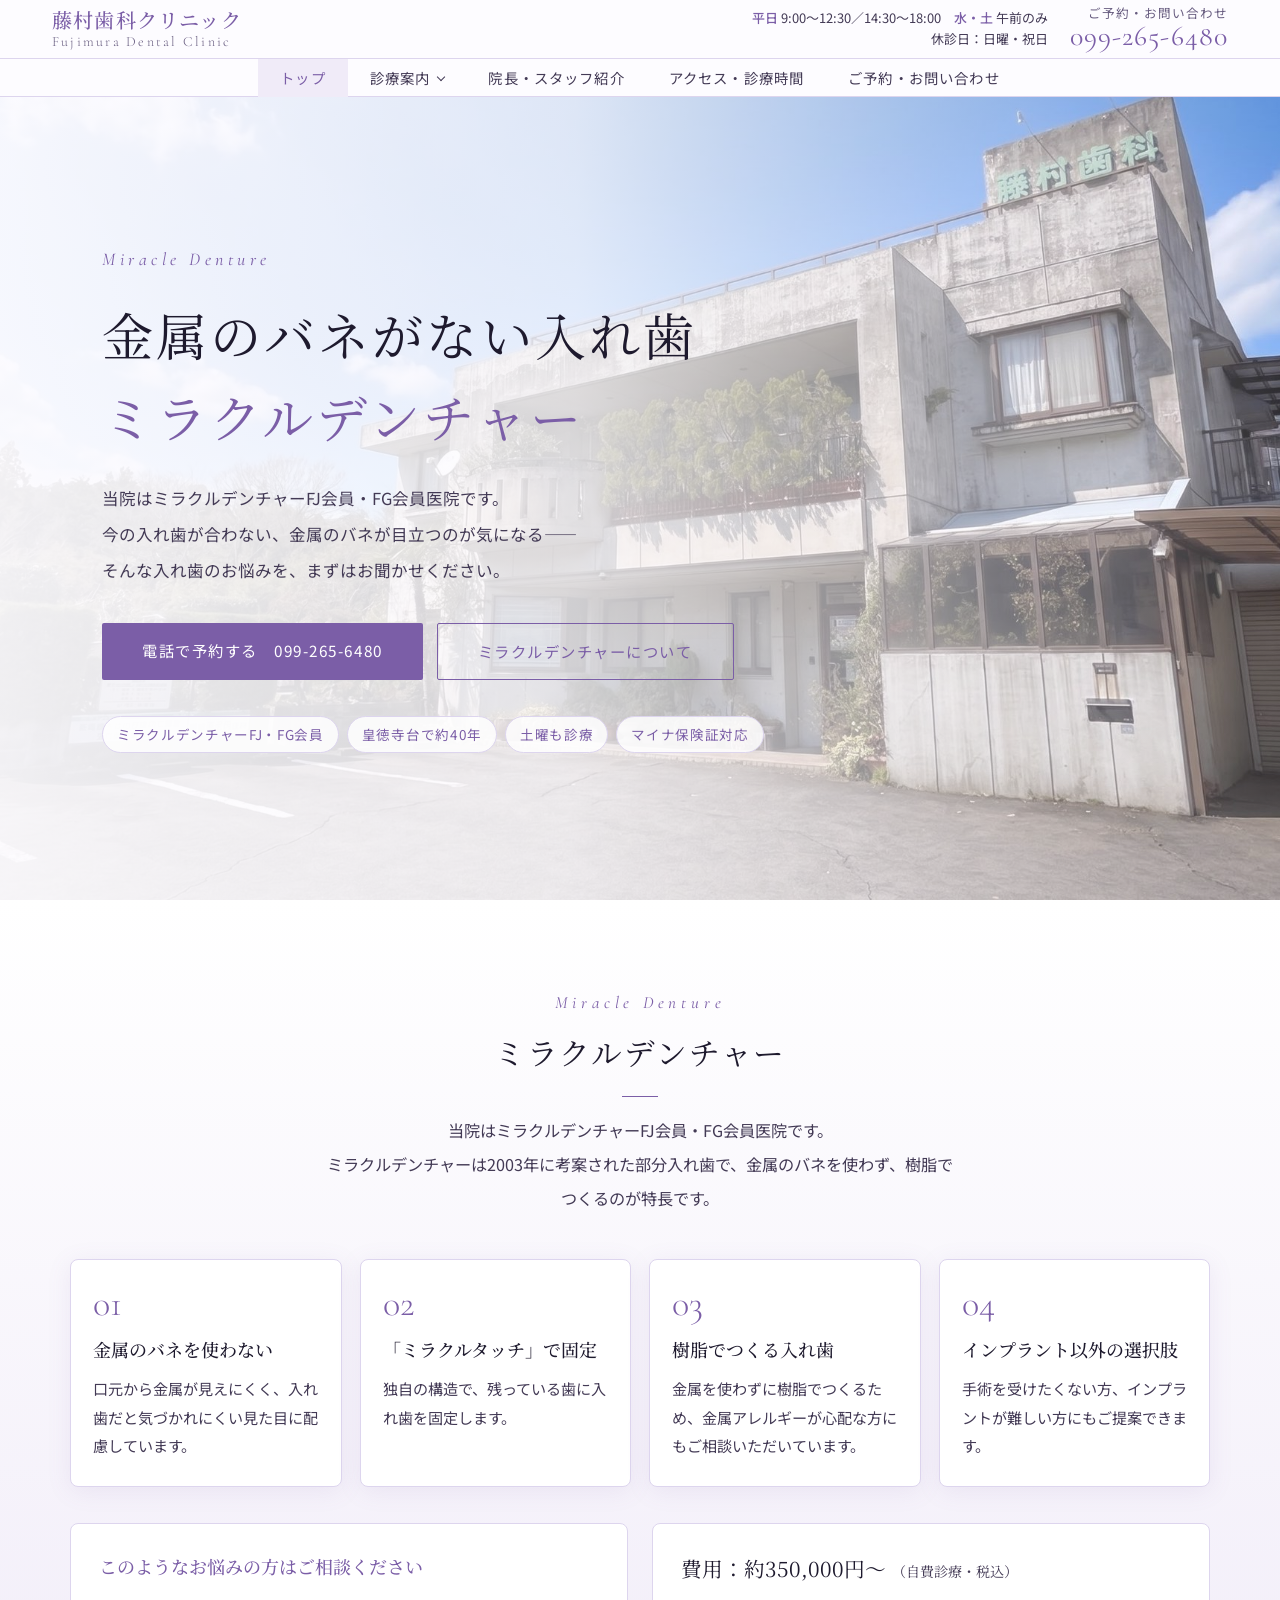
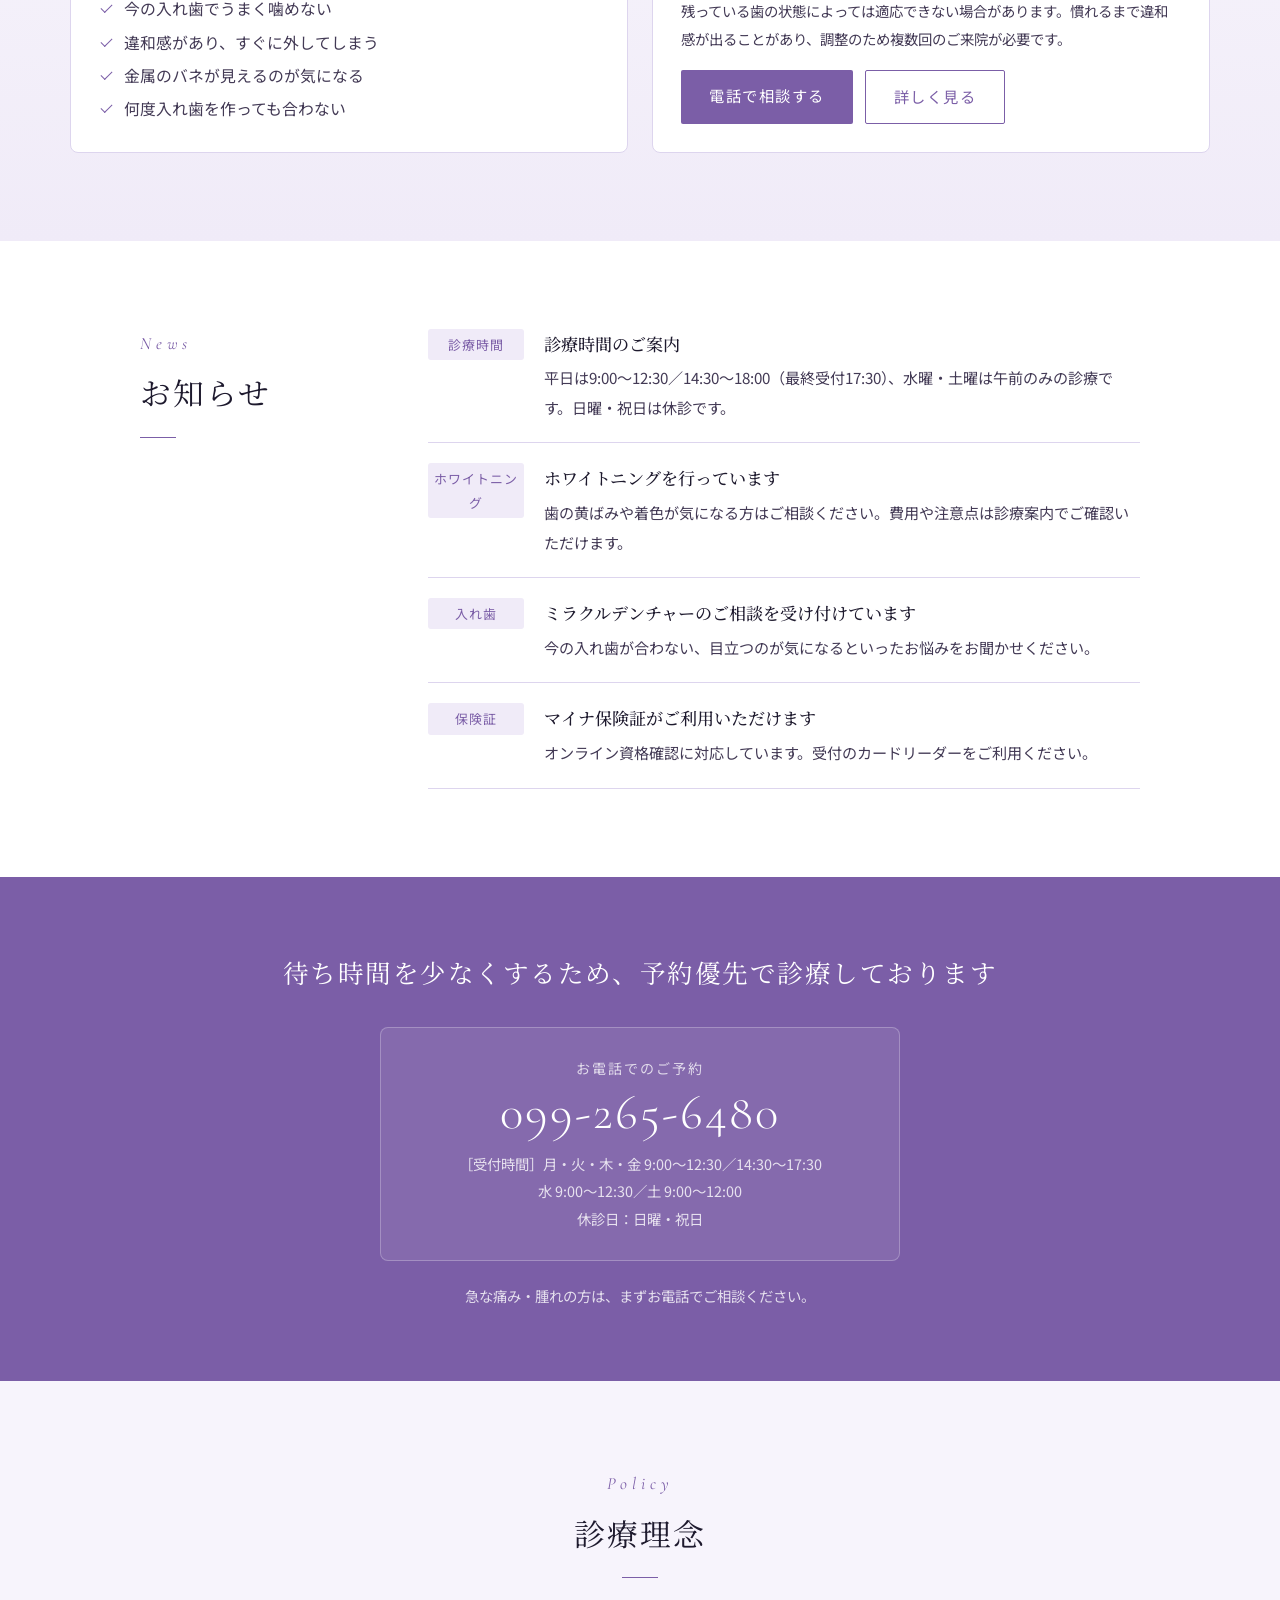
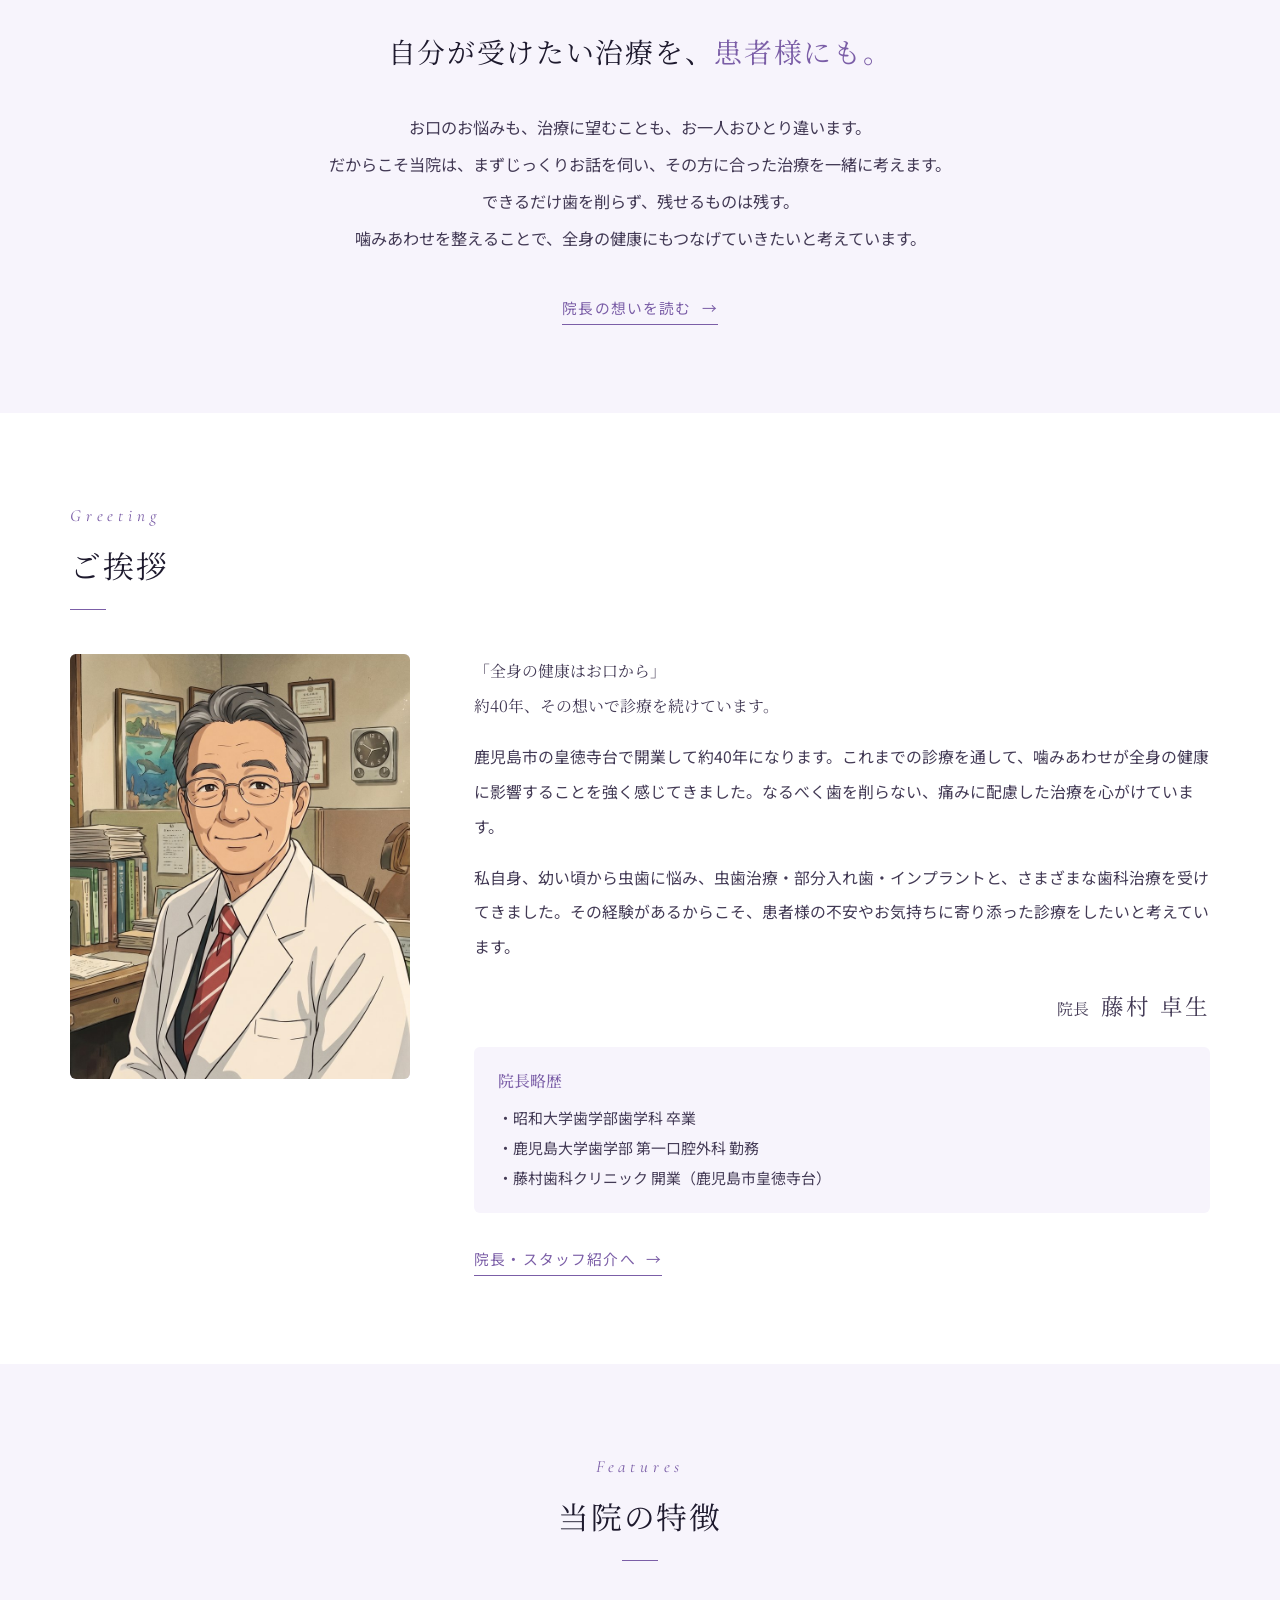
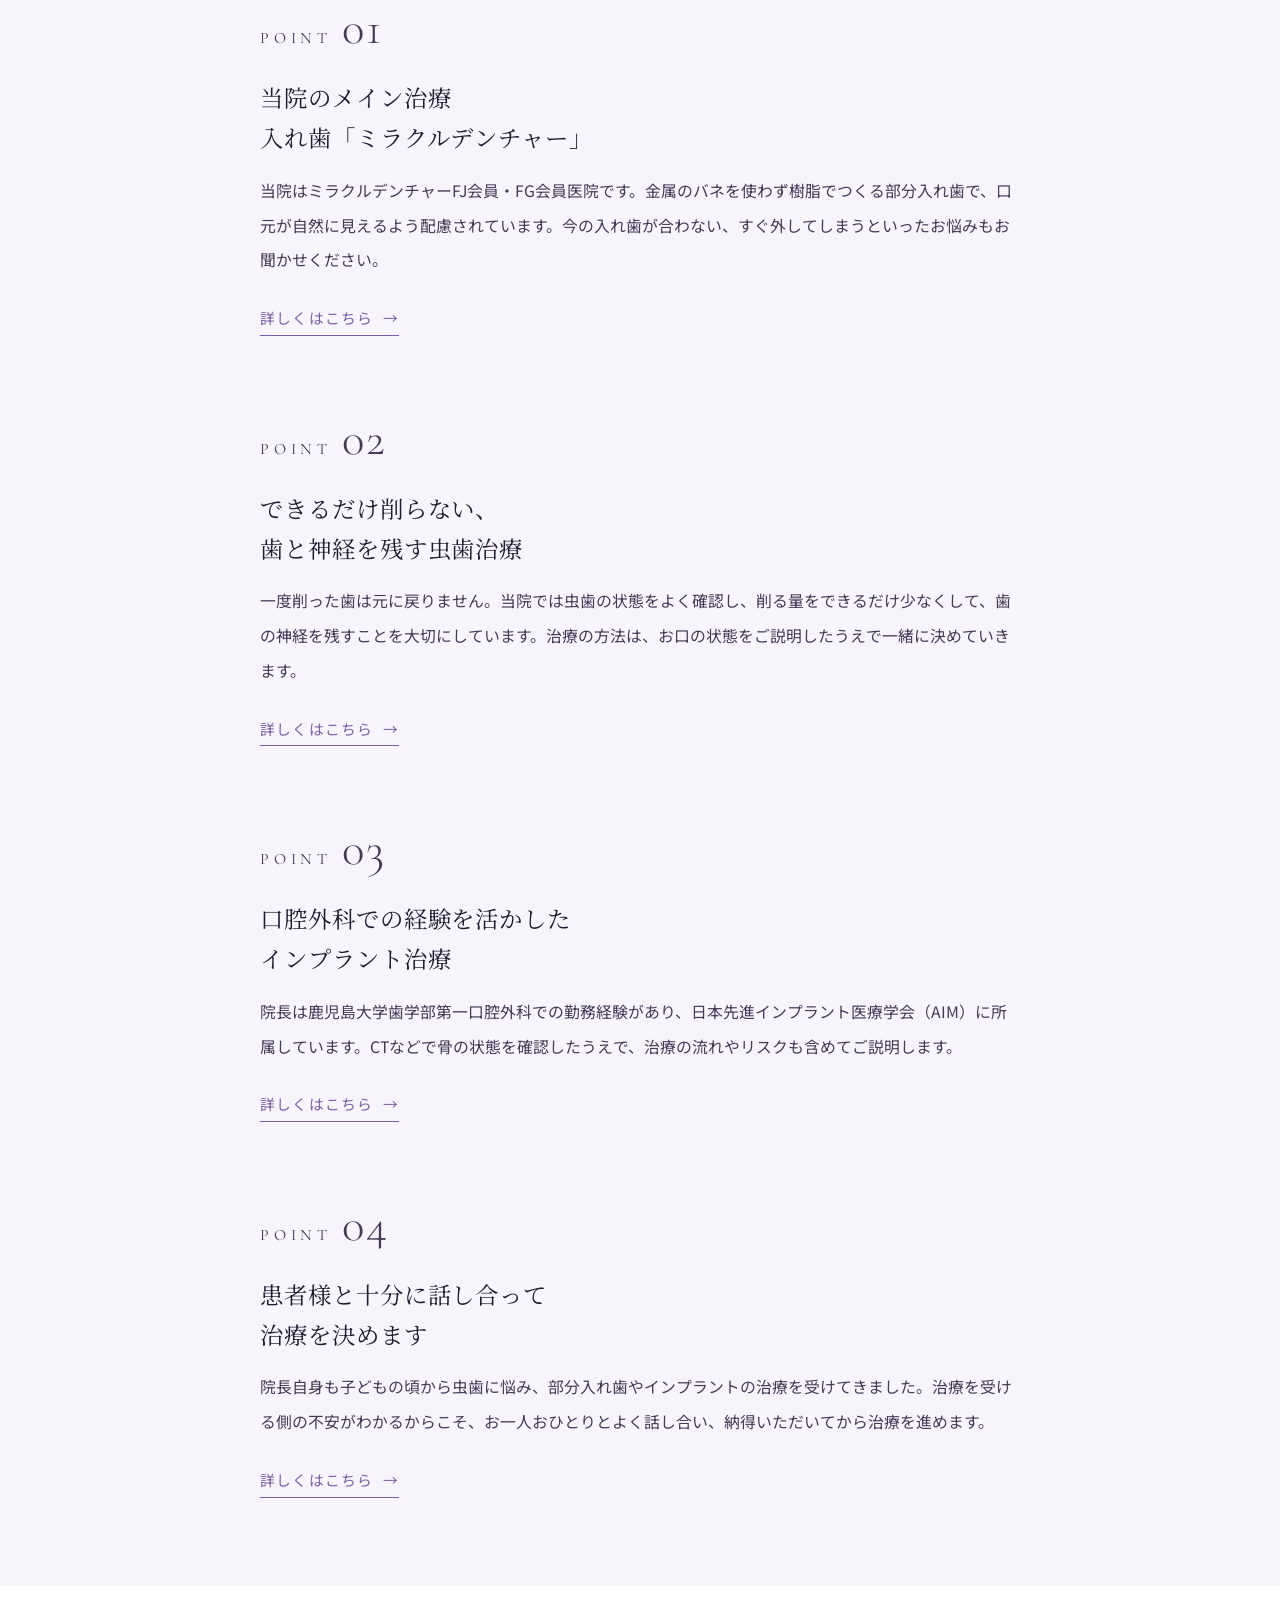
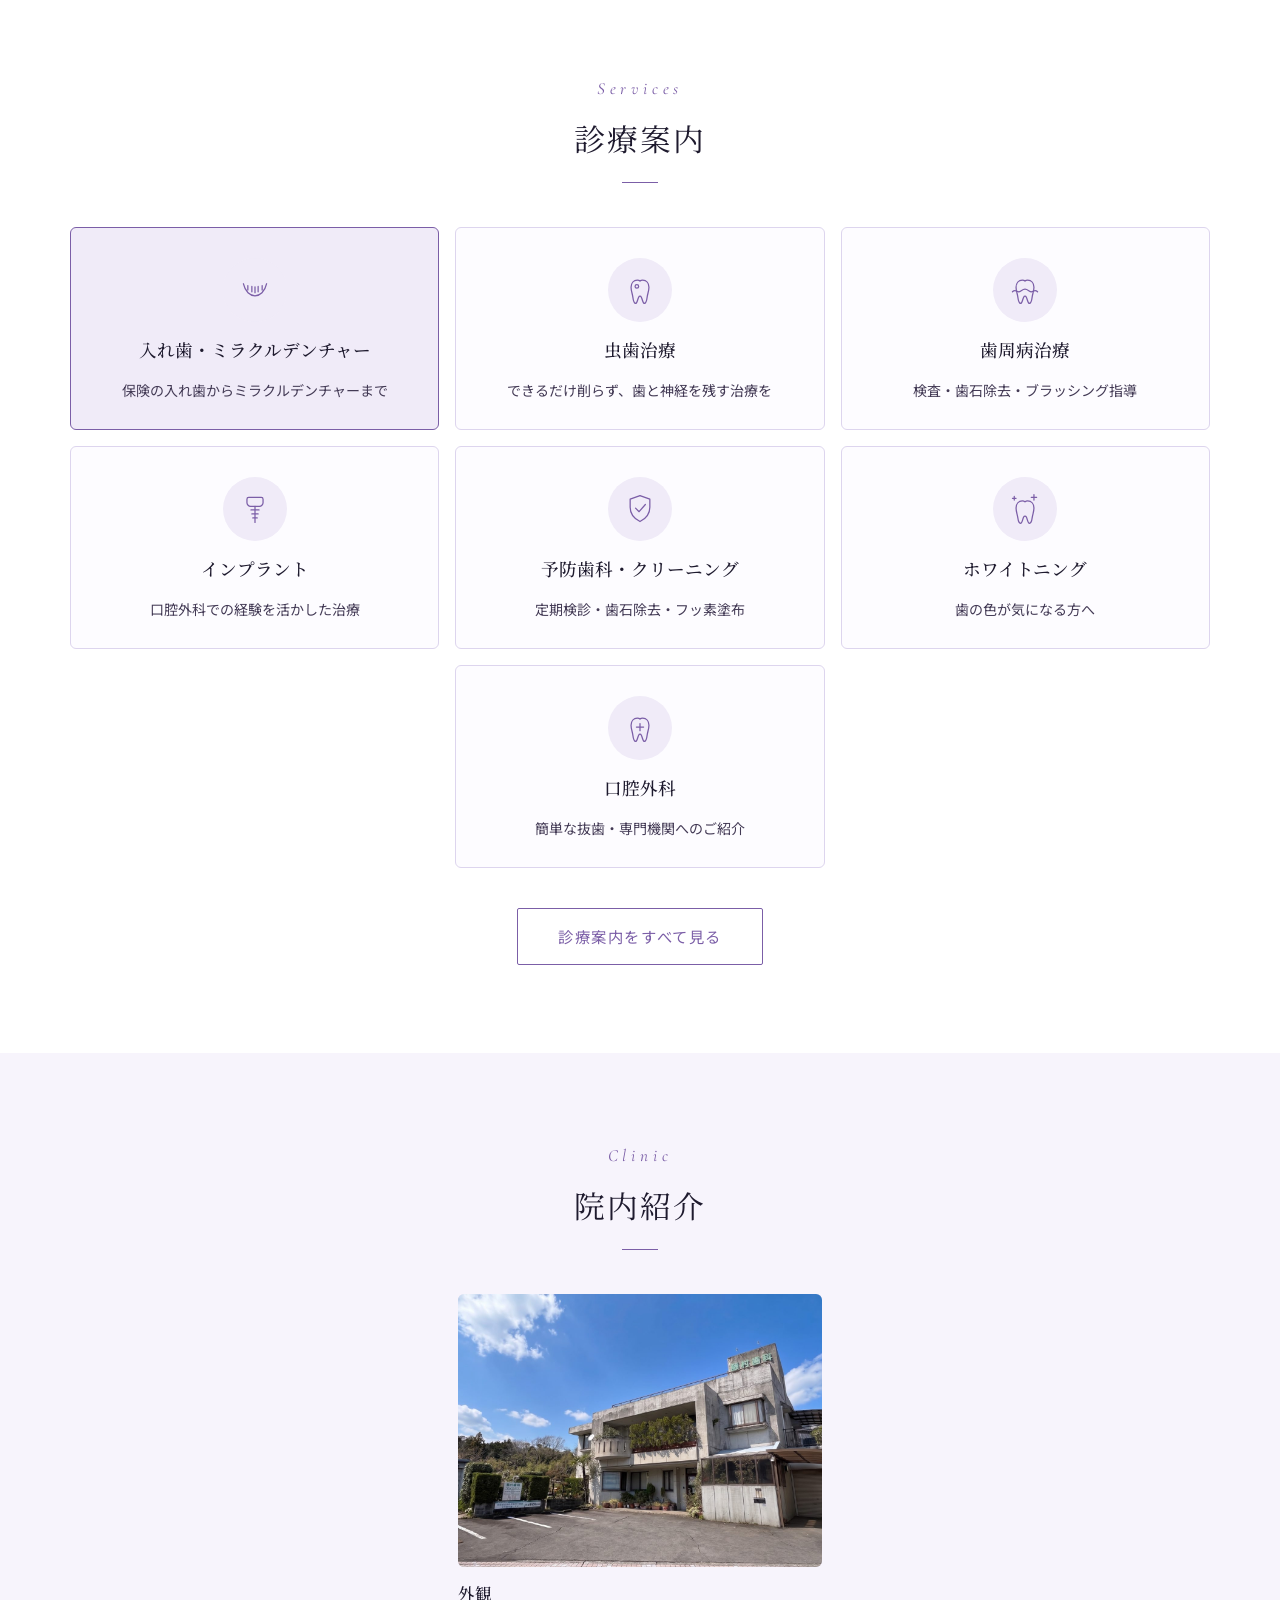
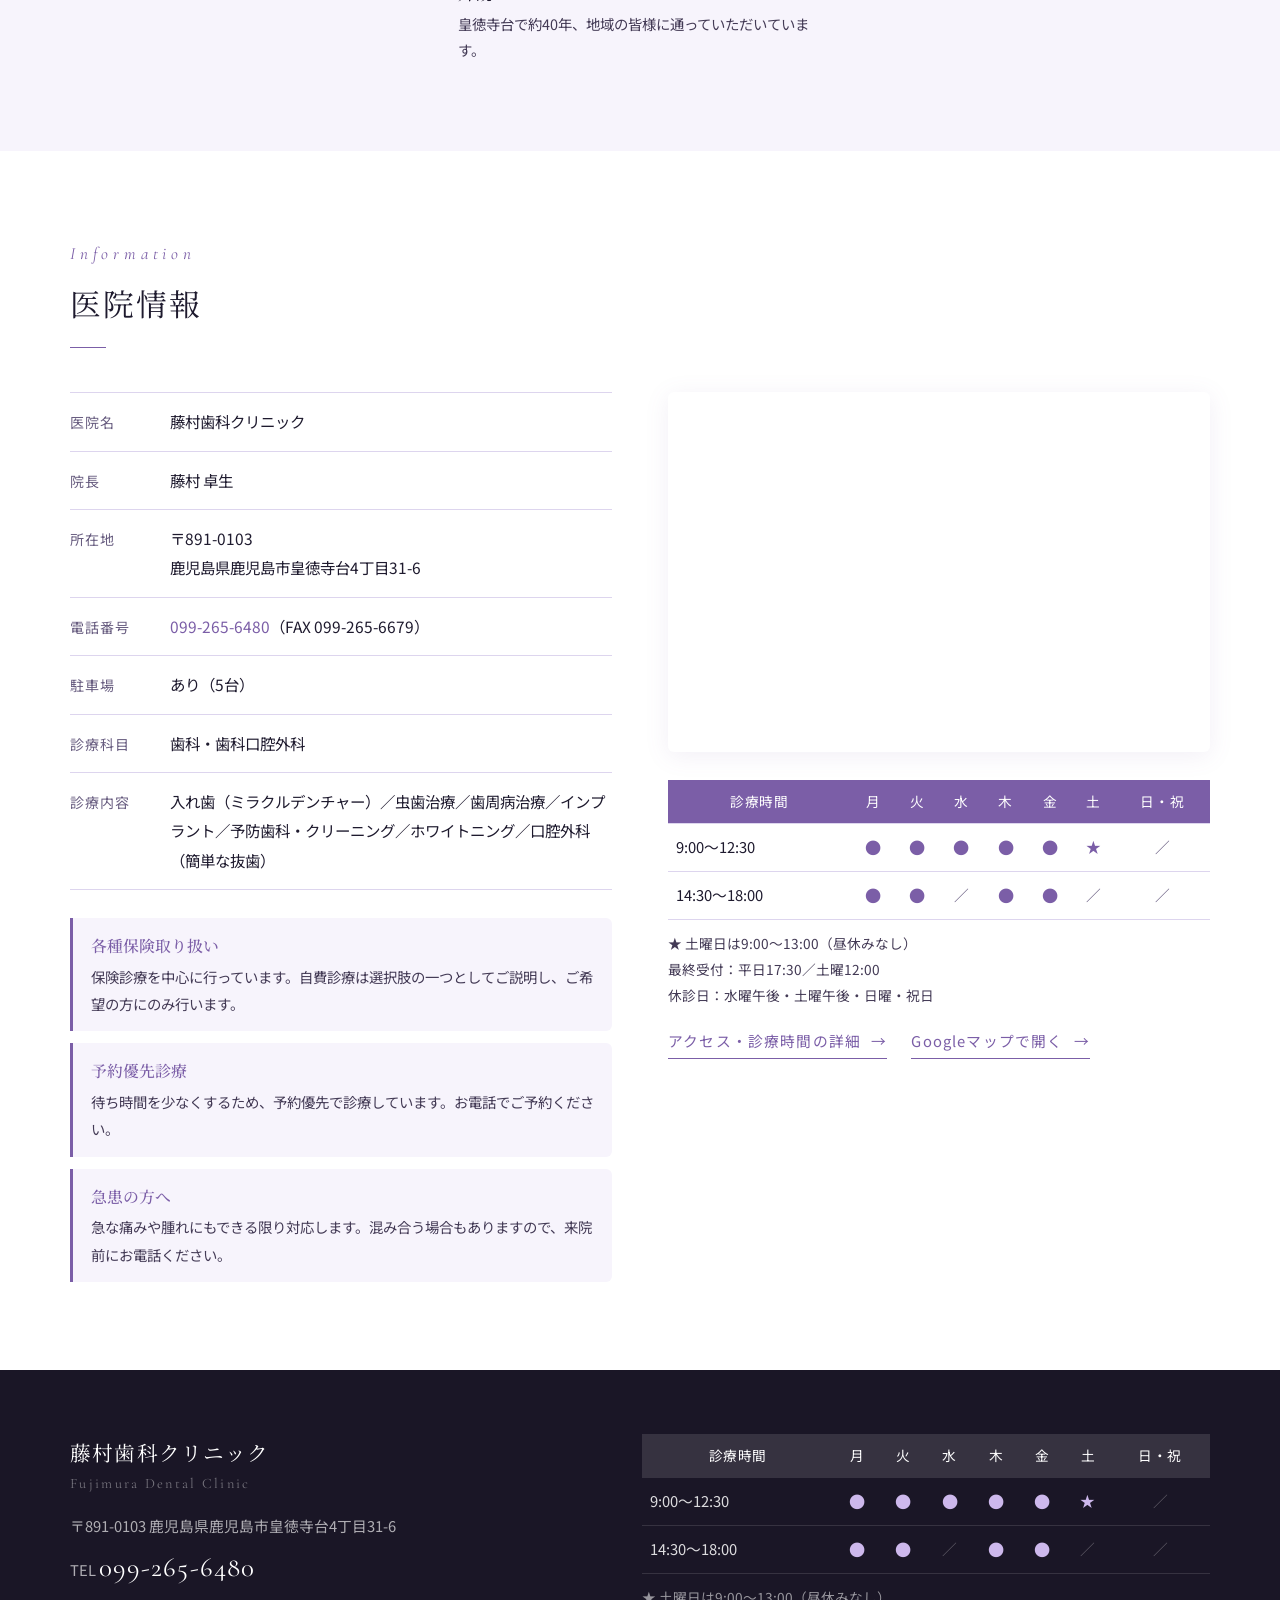
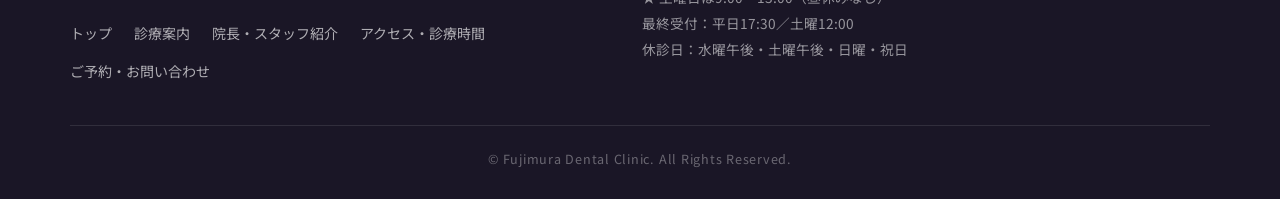
==== commit 5eb70677: "ミラクルデンチャーをメインに変更、FG会員を追加、口腔外科を簡単な抜歯と紹介に限定 Co-Authored-By: Claude Opus 5.5 <noreply@anthropic.com> Cl" ====
--- a/index.html
+++ b/index.html
@@ -2,12 +2,13 @@
 <html lang="ja">
 <head>
 <meta charset="UTF-8">
+<meta name="robots" content="noindex, nofollow"><!-- 確認用：本番公開時にこの行を削除 -->
 <meta name="viewport" content="width=device-width, initial-scale=1">
 <meta name="format-detection" content="telephone=no">
 <title>藤村歯科クリニック｜鹿児島市皇徳寺台の歯医者</title>
-<meta name="description" content="鹿児島市皇徳寺台の歯医者【藤村歯科クリニック】。開業約40年。できるだけ削らない虫歯治療、ミラクルデンチャー、インプラント、予防歯科に対応。土曜も午前診療。TEL 099-265-6480">
+<meta name="description" content="鹿児島市皇徳寺台の歯医者【藤村歯科クリニック】。ミラクルデンチャーFJ会員・FG会員医院。金属のバネがない入れ歯のご相談を中心に、虫歯・歯周病・予防歯科に対応。開業約40年。TEL 099-265-6480">
 <meta property="og:title" content="藤村歯科クリニック｜鹿児島市皇徳寺台の歯医者">
-<meta property="og:description" content="鹿児島市皇徳寺台の歯医者【藤村歯科クリニック】。開業約40年。できるだけ削らない虫歯治療、ミラクルデンチャー、インプラント、予防歯科に対応。土曜も午前診療。TEL 099-265-6480">
+<meta property="og:description" content="鹿児島市皇徳寺台の歯医者【藤村歯科クリニック】。ミラクルデンチャーFJ会員・FG会員医院。金属のバネがない入れ歯のご相談を中心に、虫歯・歯周病・予防歯科に対応。開業約40年。TEL 099-265-6480">
 <meta property="og:type" content="website">
 <meta property="og:locale" content="ja_JP">
 <meta property="og:site_name" content="藤村歯科クリニック">
@@ -39,7 +40,7 @@
   <nav class="gnav" aria-label="メインメニュー">
     <ul class="gnav-list">
       <li><a href="index.html" class="active">トップ</a></li>
-      <li class="has-sub"><a href="services.html">診療案内</a><ul class="subnav"><li><a href="services.html#mushiba">虫歯治療</a></li><li><a href="services.html#shishubyo">歯周病治療</a></li><li><a href="services.html#ireba">入れ歯（義歯）</a></li><li><a href="services.html#implant">インプラント</a></li><li><a href="services.html#yobou">予防歯科・クリーニング</a></li><li><a href="services.html#whitening">ホワイトニング</a></li><li><a href="services.html#koukugeka">口腔外科</a></li><li><a href="services.html#jihi">自費診療の費用・リスク</a></li></ul></li>
+      <li class="has-sub"><a href="services.html">診療案内</a><ul class="subnav"><li></li><li><a href="services.html#mushiba">虫歯治療</a></li><li><a href="services.html#shishubyo">歯周病治療</a></li><li><a href="services.html#implant">インプラント</a></li><li><a href="services.html#yobou">予防歯科・クリーニング</a></li><li><a href="services.html#whitening">ホワイトニング</a></li><li><a href="services.html#koukugeka">口腔外科</a></li><li><a href="services.html#jihi">自費診療の費用・リスク</a></li></ul></li>
       <li><a href="doctor.html">院長・スタッフ紹介</a></li>
       <li><a href="access.html">アクセス・診療時間</a></li>
       <li><a href="contact.html">ご予約・お問い合わせ</a></li>
@@ -49,7 +50,7 @@
 <nav class="mobile-menu" id="mobileMenu" aria-label="スマートフォン用メニュー">
   <a href="index.html">トップ</a>
   <a href="services.html">診療案内</a>
-  <div class="sub"><a href="services.html#mushiba">虫歯治療</a><a href="services.html#shishubyo">歯周病治療</a><a href="services.html#ireba">入れ歯（義歯）</a><a href="services.html#implant">インプラント</a><a href="services.html#yobou">予防歯科・クリーニング</a><a href="services.html#whitening">ホワイトニング</a><a href="services.html#koukugeka">口腔外科</a></div>
+  <div class="sub"><a href="services.html#ireba">入れ歯・ミラクルデンチャー</a><a href="services.html#mushiba">虫歯治療</a><a href="services.html#shishubyo">歯周病治療</a><a href="services.html#ireba">入れ歯・ミラクルデンチャー</a><a href="services.html#implant">インプラント</a><a href="services.html#yobou">予防歯科・クリーニング</a><a href="services.html#whitening">ホワイトニング</a><a href="services.html#koukugeka">口腔外科</a></div>
   <a href="doctor.html">院長・スタッフ紹介</a>
   <a href="access.html">アクセス・診療時間</a>
   <a href="contact.html">ご予約・お問い合わせ</a>
@@ -61,14 +62,39 @@
 <section class="mv" style="padding:0">
   <div class="ph mv-photo" data-label=""><img src="images/hero.jpg" alt="" loading="lazy"></div>
   <div class="mv-inner fade-up">
-    <p class="mv-en">Your smile, our care.</p>
-    <h1 class="mv-title">全身の健康は、<br><em>お口の中から</em><br class="sp-only">はじまります</h1>
-    <p class="mv-text">鹿児島市皇徳寺台で開業して約40年。<br>噛みあわせと全身の健康を大切に考え、<br>できるだけ歯を削らない、痛みに配慮した治療を心がけています。</p>
+    <p class="mv-en">Miracle Denture</p>
+    <h1 class="mv-title">金属のバネがない<br class="sp-only">入れ歯<br><em>ミラクルデンチャー</em></h1>
+    <p class="mv-text">当院はミラクルデンチャーFJ会員・FG会員医院です。<br>今の入れ歯が合わない、金属のバネが目立つのが気になる——<br>そんな入れ歯のお悩みを、まずはお聞かせください。</p>
     <div class="mv-btns">
       <a href="tel:0992656480" class="btn btn-primary">電話で予約する　099-265-6480</a>
-      <a href="services.html" class="btn btn-outline">診療案内を見る</a>
-    </div>
-    <ul class="mv-tags"><li>皇徳寺台で約40年</li><li>土曜も診療</li><li>ミラクルデンチャー対応</li><li>マイナ保険証対応</li></ul>
+      <a href="#miracle" class="btn btn-outline">ミラクルデンチャーについて</a>
+    </div>
+    <ul class="mv-tags"><li>ミラクルデンチャーFJ・FG会員</li><li>皇徳寺台で約40年</li><li>土曜も診療</li><li>マイナ保険証対応</li></ul>
+  </div>
+</section>
+
+<!-- ミラクルデンチャー（当院のメイン） -->
+<section class="md" id="miracle">
+  <div class="container">
+    <div class="sec-head center"><p class="sec-en">Miracle Denture</p><h2 class="sec-title">ミラクルデンチャー</h2>
+      <p class="lead">当院はミラクルデンチャーFJ会員・FG会員医院です。<br>ミラクルデンチャーは2003年に考案された部分入れ歯で、金属のバネを使わず、樹脂でつくるのが特長です。</p></div>
+    <ul class="md-points fade-up">
+      <li><b>01</b><h3>金属のバネを使わない</h3><p>口元から金属が見えにくく、入れ歯だと気づかれにくい見た目に配慮しています。</p></li>
+      <li><b>02</b><h3>「ミラクルタッチ」で固定</h3><p>独自の構造で、残っている歯に入れ歯を固定します。</p></li>
+      <li><b>03</b><h3>樹脂でつくる入れ歯</h3><p>金属を使わずに樹脂でつくるため、金属アレルギーが心配な方にもご相談いただいています。</p></li>
+      <li><b>04</b><h3>インプラント以外の選択肢</h3><p>手術を受けたくない方、インプラントが難しい方にもご提案できます。</p></li>
+    </ul>
+    <div class="md-bottom fade-up">
+      <div class="md-check">
+        <h3>このようなお悩みの方はご相談ください</h3>
+        <ul class="check"><li>今の入れ歯でうまく噛めない</li><li>違和感があり、すぐに外してしまう</li><li>金属のバネが見えるのが気になる</li><li>何度入れ歯を作っても合わない</li></ul>
+      </div>
+      <div class="md-fee">
+        <p class="md-fee-price">費用：約350,000円〜<small>（自費診療・税込）</small></p>
+        <p class="risk">残っている歯の状態によっては適応できない場合があります。慣れるまで違和感が出ることがあり、調整のため複数回のご来院が必要です。</p>
+        <div class="md-btns"><a href="tel:0992656480" class="btn btn-primary">電話で相談する</a><a href="services.html#ireba" class="btn btn-outline">詳しく見る</a></div>
+      </div>
+    </div>
   </div>
 </section>
 
@@ -136,21 +162,21 @@
   <div class="container">
     <div class="sec-head center"><p class="sec-en">Features</p><h2 class="sec-title">当院の特徴</h2></div>
     <div class="feature fade-up">
+      <div class="ph feature-img" data-label="写真を準備中"><img src="images/feature_02.jpg" alt="写真を準備中" loading="lazy"></div>
+      <div>
+        <p class="feature-point">POINT <b>01</b></p>
+        <h3>当院のメイン治療<br>入れ歯「ミラクルデンチャー」</h3>
+        <p>当院はミラクルデンチャーFJ会員・FG会員医院です。金属のバネを使わず樹脂でつくる部分入れ歯で、口元が自然に見えるよう配慮されています。今の入れ歯が合わない、すぐ外してしまうといったお悩みもお聞かせください。</p>
+        <a href="services.html#ireba" class="btn-more">詳しくはこちら</a>
+      </div>
+    </div>
+    <div class="feature fade-up">
       <div class="ph feature-img" data-label="写真を準備中"><img src="images/feature_01.jpg" alt="写真を準備中" loading="lazy"></div>
       <div>
-        <p class="feature-point">POINT <b>01</b></p>
+        <p class="feature-point">POINT <b>02</b></p>
         <h3>できるだけ削らない、<br>歯と神経を残す虫歯治療</h3>
         <p>一度削った歯は元に戻りません。当院では虫歯の状態をよく確認し、削る量をできるだけ少なくして、歯の神経を残すことを大切にしています。治療の方法は、お口の状態をご説明したうえで一緒に決めていきます。</p>
         <a href="services.html#mushiba" class="btn-more">詳しくはこちら</a>
-      </div>
-    </div>
-    <div class="feature fade-up">
-      <div class="ph feature-img" data-label="写真を準備中"><img src="images/feature_02.jpg" alt="写真を準備中" loading="lazy"></div>
-      <div>
-        <p class="feature-point">POINT <b>02</b></p>
-        <h3>金属のバネが目立たない入れ歯<br>「ミラクルデンチャー」</h3>
-        <p>当院はミラクルデンチャーFJ会員医院です。金属のバネを使わず樹脂でつくる部分入れ歯で、口元が自然に見えるよう配慮されています。今の入れ歯が合わない、すぐ外してしまうといったお悩みもお聞かせください。</p>
-        <a href="services.html#ireba" class="btn-more">詳しくはこちら</a>
       </div>
     </div>
     <div class="feature fade-up">
@@ -178,7 +204,7 @@
 <section class="services">
   <div class="container">
     <div class="sec-head center"><p class="sec-en">Services</p><h2 class="sec-title">診療案内</h2></div>
-    <ul class="svc-grid fade-up"><li><a href="services.html#mushiba" class="svc-card"><span class="svc-icon"><svg viewBox="0 0 34 38" aria-hidden="true"><path d="M14 8c-4 0-7 3-7 8 0 4 1.5 7 2 11 .4 3 1 7 3 7s2-4 3.5-7c.7-1.4 2.3-1.4 3 0C20 30 20 34 22 34s2.6-4 3-7c.5-4 2-7 2-11 0-5-3-8-7-8-2 0-3 1-3 1s-1-1-3-1z"/><circle cx="13.5" cy="15" r="2"/></svg></span><h3>虫歯治療</h3><p>できるだけ削らず、歯と神経を残す治療を</p></a></li><li><a href="services.html#shishubyo" class="svc-card"><span class="svc-icon"><svg viewBox="0 0 34 38" aria-hidden="true"><path d="M14 8c-4 0-7 3-7 8 0 4 1.5 7 2 11 .4 3 1 7 3 7s2-4 3.5-7c.7-1.4 2.3-1.4 3 0C20 30 20 34 22 34s2.6-4 3-7c.5-4 2-7 2-11 0-5-3-8-7-8-2 0-3 1-3 1s-1-1-3-1z"/><path d="M3 21c3-3 5 0 7 0s4-3 7-3 5 3 7 3 4-3 7 0"/></svg></span><h3>歯周病治療</h3><p>検査・歯石除去・ブラッシング指導</p></a></li><li><a href="services.html#ireba" class="svc-card"><span class="svc-icon"><svg viewBox="0 0 34 38" aria-hidden="true"><path d="M4 12c4 18 22 18 26 0"/><path d="M9 14v5M13.5 15v6M17 15.5v6.5M20.5 15v6M25 14v5"/></svg></span><h3>入れ歯（義歯）</h3><p>保険の入れ歯からミラクルデンチャーまで</p></a></li><li><a href="services.html#implant" class="svc-card"><span class="svc-icon"><svg viewBox="0 0 34 38" aria-hidden="true"><path d="M10 6h14c1 0 2 1 2 2v4c0 2-2 4-4 4H12c-2 0-4-2-4-4V8c0-1 1-2 2-2z"/><path d="M17 16v18M12.5 20h9M13.5 24.5h7M14.5 29h5"/></svg></span><h3>インプラント</h3><p>口腔外科での経験を活かした治療</p></a></li><li><a href="services.html#yobou" class="svc-card"><span class="svc-icon"><svg viewBox="0 0 34 38" aria-hidden="true"><path d="M17 4l11 4v9c0 8-5 13-11 16C11 30 6 25 6 17V8z"/><path d="M12 18l4 4 7-8"/></svg></span><h3>予防歯科・クリーニング</h3><p>定期検診・歯石除去・フッ素塗布</p></a></li><li><a href="services.html#whitening" class="svc-card"><span class="svc-icon"><svg viewBox="0 0 34 38" aria-hidden="true"><path d="M14 10c-4 0-7 3-7 8 0 4 1.5 7 2 11 .4 3 1 6 3 6s2-4 3.5-7c.7-1.4 2.3-1.4 3 0C20 31 20 35 22 35s2.6-3 3-6c.5-4 2-7 2-11 0-5-3-8-7-8-2 0-3 1-3 1s-1-1-3-1z"/><path d="M27 3v6M24 6h6M5 5v4M3 7h4"/></svg></span><h3>ホワイトニング</h3><p>歯の色が気になる方へ</p></a></li><li><a href="services.html#koukugeka" class="svc-card"><span class="svc-icon"><svg viewBox="0 0 34 38" aria-hidden="true"><path d="M14 8c-4 0-7 3-7 8 0 4 1.5 7 2 11 .4 3 1 7 3 7s2-4 3.5-7c.7-1.4 2.3-1.4 3 0C20 30 20 34 22 34s2.6-4 3-7c.5-4 2-7 2-11 0-5-3-8-7-8-2 0-3 1-3 1s-1-1-3-1z"/><path d="M17 14v8M13 18h8"/></svg></span><h3>口腔外科</h3><p>親知らずの抜歯・お口のできもの等</p></a></li></ul>
+    <ul class="svc-grid fade-up"><li><a href="services.html#ireba" class="svc-card is-main"><span class="svc-icon"><svg viewBox="0 0 34 38" aria-hidden="true"><path d="M4 12c4 18 22 18 26 0"/><path d="M9 14v5M13.5 15v6M17 15.5v6.5M20.5 15v6M25 14v5"/></svg></span><h3>入れ歯・ミラクルデンチャー</h3><p>保険の入れ歯からミラクルデンチャーまで</p></a></li><li><a href="services.html#mushiba" class="svc-card"><span class="svc-icon"><svg viewBox="0 0 34 38" aria-hidden="true"><path d="M14 8c-4 0-7 3-7 8 0 4 1.5 7 2 11 .4 3 1 7 3 7s2-4 3.5-7c.7-1.4 2.3-1.4 3 0C20 30 20 34 22 34s2.6-4 3-7c.5-4 2-7 2-11 0-5-3-8-7-8-2 0-3 1-3 1s-1-1-3-1z"/><circle cx="13.5" cy="15" r="2"/></svg></span><h3>虫歯治療</h3><p>できるだけ削らず、歯と神経を残す治療を</p></a></li><li><a href="services.html#shishubyo" class="svc-card"><span class="svc-icon"><svg viewBox="0 0 34 38" aria-hidden="true"><path d="M14 8c-4 0-7 3-7 8 0 4 1.5 7 2 11 .4 3 1 7 3 7s2-4 3.5-7c.7-1.4 2.3-1.4 3 0C20 30 20 34 22 34s2.6-4 3-7c.5-4 2-7 2-11 0-5-3-8-7-8-2 0-3 1-3 1s-1-1-3-1z"/><path d="M3 21c3-3 5 0 7 0s4-3 7-3 5 3 7 3 4-3 7 0"/></svg></span><h3>歯周病治療</h3><p>検査・歯石除去・ブラッシング指導</p></a></li><li><a href="services.html#implant" class="svc-card"><span class="svc-icon"><svg viewBox="0 0 34 38" aria-hidden="true"><path d="M10 6h14c1 0 2 1 2 2v4c0 2-2 4-4 4H12c-2 0-4-2-4-4V8c0-1 1-2 2-2z"/><path d="M17 16v18M12.5 20h9M13.5 24.5h7M14.5 29h5"/></svg></span><h3>インプラント</h3><p>口腔外科での経験を活かした治療</p></a></li><li><a href="services.html#yobou" class="svc-card"><span class="svc-icon"><svg viewBox="0 0 34 38" aria-hidden="true"><path d="M17 4l11 4v9c0 8-5 13-11 16C11 30 6 25 6 17V8z"/><path d="M12 18l4 4 7-8"/></svg></span><h3>予防歯科・クリーニング</h3><p>定期検診・歯石除去・フッ素塗布</p></a></li><li><a href="services.html#whitening" class="svc-card"><span class="svc-icon"><svg viewBox="0 0 34 38" aria-hidden="true"><path d="M14 10c-4 0-7 3-7 8 0 4 1.5 7 2 11 .4 3 1 6 3 6s2-4 3.5-7c.7-1.4 2.3-1.4 3 0C20 31 20 35 22 35s2.6-3 3-6c.5-4 2-7 2-11 0-5-3-8-7-8-2 0-3 1-3 1s-1-1-3-1z"/><path d="M27 3v6M24 6h6M5 5v4M3 7h4"/></svg></span><h3>ホワイトニング</h3><p>歯の色が気になる方へ</p></a></li><li><a href="services.html#koukugeka" class="svc-card"><span class="svc-icon"><svg viewBox="0 0 34 38" aria-hidden="true"><path d="M14 8c-4 0-7 3-7 8 0 4 1.5 7 2 11 .4 3 1 7 3 7s2-4 3.5-7c.7-1.4 2.3-1.4 3 0C20 30 20 34 22 34s2.6-4 3-7c.5-4 2-7 2-11 0-5-3-8-7-8-2 0-3 1-3 1s-1-1-3-1z"/><path d="M17 14v8M13 18h8"/></svg></span><h3>口腔外科</h3><p>簡単な抜歯・専門機関へのご紹介</p></a></li></ul>
     <p class="more"><a href="services.html" class="btn btn-outline">診療案内をすべて見る</a></p>
   </div>
 </section>
@@ -204,7 +230,7 @@
           <dt>電話番号</dt><dd><a href="tel:0992656480">099-265-6480</a>（FAX 099-265-6679）</dd>
           <dt>駐車場</dt><dd>あり（5台）</dd>
           <dt>診療科目</dt><dd>歯科・歯科口腔外科</dd>
-          <dt>診療内容</dt><dd>虫歯治療／歯周病治療／入れ歯（義歯）／インプラント／予防歯科・クリーニング／口腔外科</dd>
+          <dt>診療内容</dt><dd>入れ歯（ミラクルデンチャー）／虫歯治療／歯周病治療／インプラント／予防歯科・クリーニング／ホワイトニング／口腔外科（簡単な抜歯）</dd>
         </dl>
         <div class="info-cards">
           <div class="info-card"><h4>各種保険取り扱い</h4><p>保険診療を中心に行っています。自費診療は選択肢の一つとしてご説明し、ご希望の方にのみ行います。</p></div>
--- a/css/style.css
+++ b/css/style.css
@@ -354,3 +354,26 @@
 .feature.no-photo{grid-template-columns:1fr;max-width:760px;margin-left:auto;margin-right:auto}
 .svc-layout.no-photo{grid-template-columns:1fr;max-width:860px}
 .two-col .ph.is-missing+p{display:none}
+
+/* ミラクルデンチャー（トップ） */
+.md{background:linear-gradient(180deg,var(--white) 0%,var(--primary-pale) 100%)}
+.md-points{list-style:none;display:grid;grid-template-columns:repeat(4,1fr);gap:18px;margin-bottom:36px}
+.md-points li{background:var(--white);border:1px solid var(--border);border-radius:8px;padding:26px 22px;box-shadow:var(--shadow)}
+.md-points b{font-family:'Cormorant Garamond',serif;font-size:2rem;font-weight:300;color:var(--primary);line-height:1}
+.md-points h3{font-family:'Noto Serif JP',serif;font-size:1rem;font-weight:500;margin:10px 0 8px}
+.md-points p{font-size:.84rem;color:var(--text-mid);line-height:1.9}
+.md-bottom{display:grid;grid-template-columns:1fr 1fr;gap:24px}
+.md-check,.md-fee{background:var(--white);border-radius:8px;padding:26px 28px;border:1px solid var(--border)}
+.md-check h3{font-family:'Noto Serif JP',serif;font-size:1rem;font-weight:500;color:var(--primary);margin-bottom:10px}
+.md-check ul{font-size:.88rem;color:var(--text-mid);line-height:2.1}
+.md-fee-price{font-family:'Noto Serif JP',serif;font-size:1.15rem;margin-bottom:10px}
+.md-fee-price small{font-size:.78rem;color:var(--text-mid);margin-left:6px}
+.md-btns{display:flex;flex-wrap:wrap;gap:12px;margin-top:18px}
+.md-btns .btn{padding:12px 28px}
+.svc-card.is-main{border-color:var(--primary);background:var(--primary-pale)}
+@media (max-width:900px){.md-points{grid-template-columns:1fr 1fr}.md-bottom{grid-template-columns:1fr}}
+@media (max-width:560px){.md-points{grid-template-columns:1fr}.md-btns .btn{flex:1 1 100%}}
+.svc-sec{scroll-margin-top:calc(var(--header-h) + 120px)}
+@media (max-width:900px){.svc-sec{scroll-margin-top:calc(var(--header-h) + 64px)}}
+.sp-only{display:none}
+@media (max-width:900px){.sp-only{display:inline}}
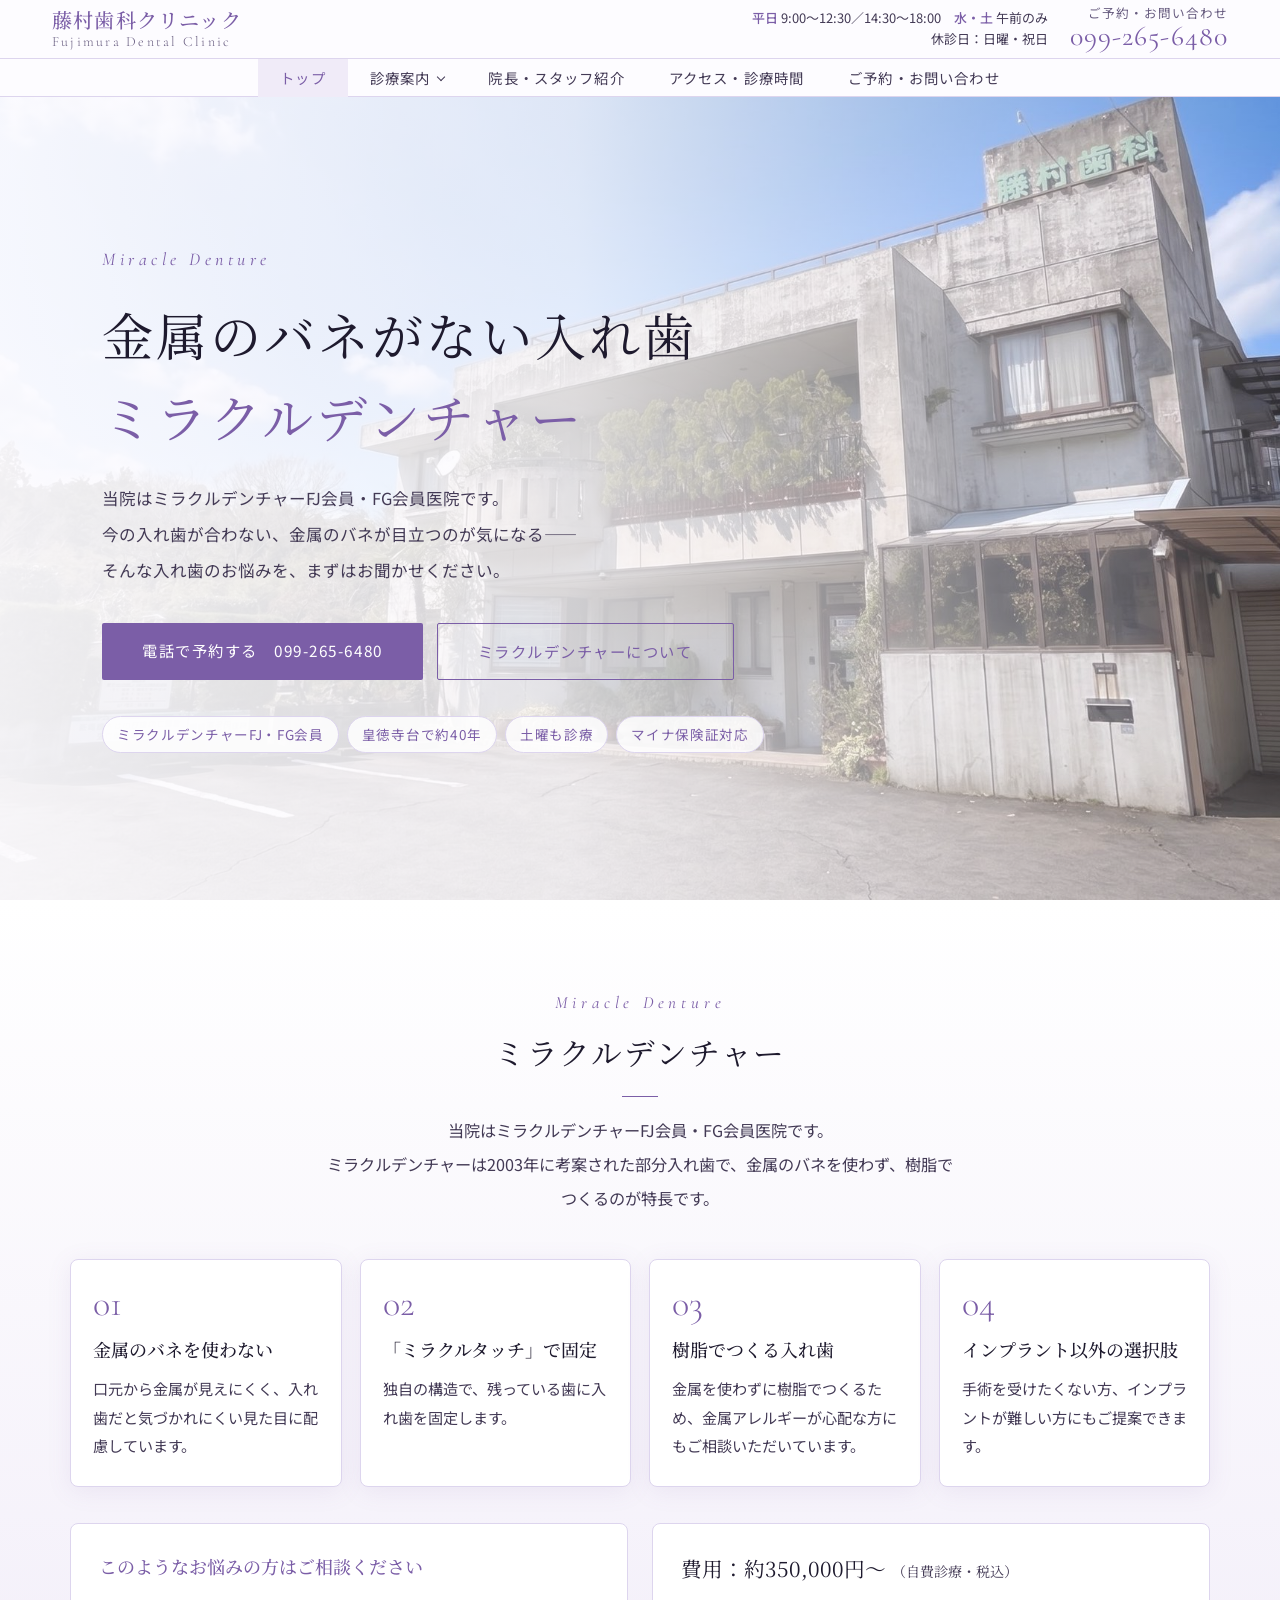
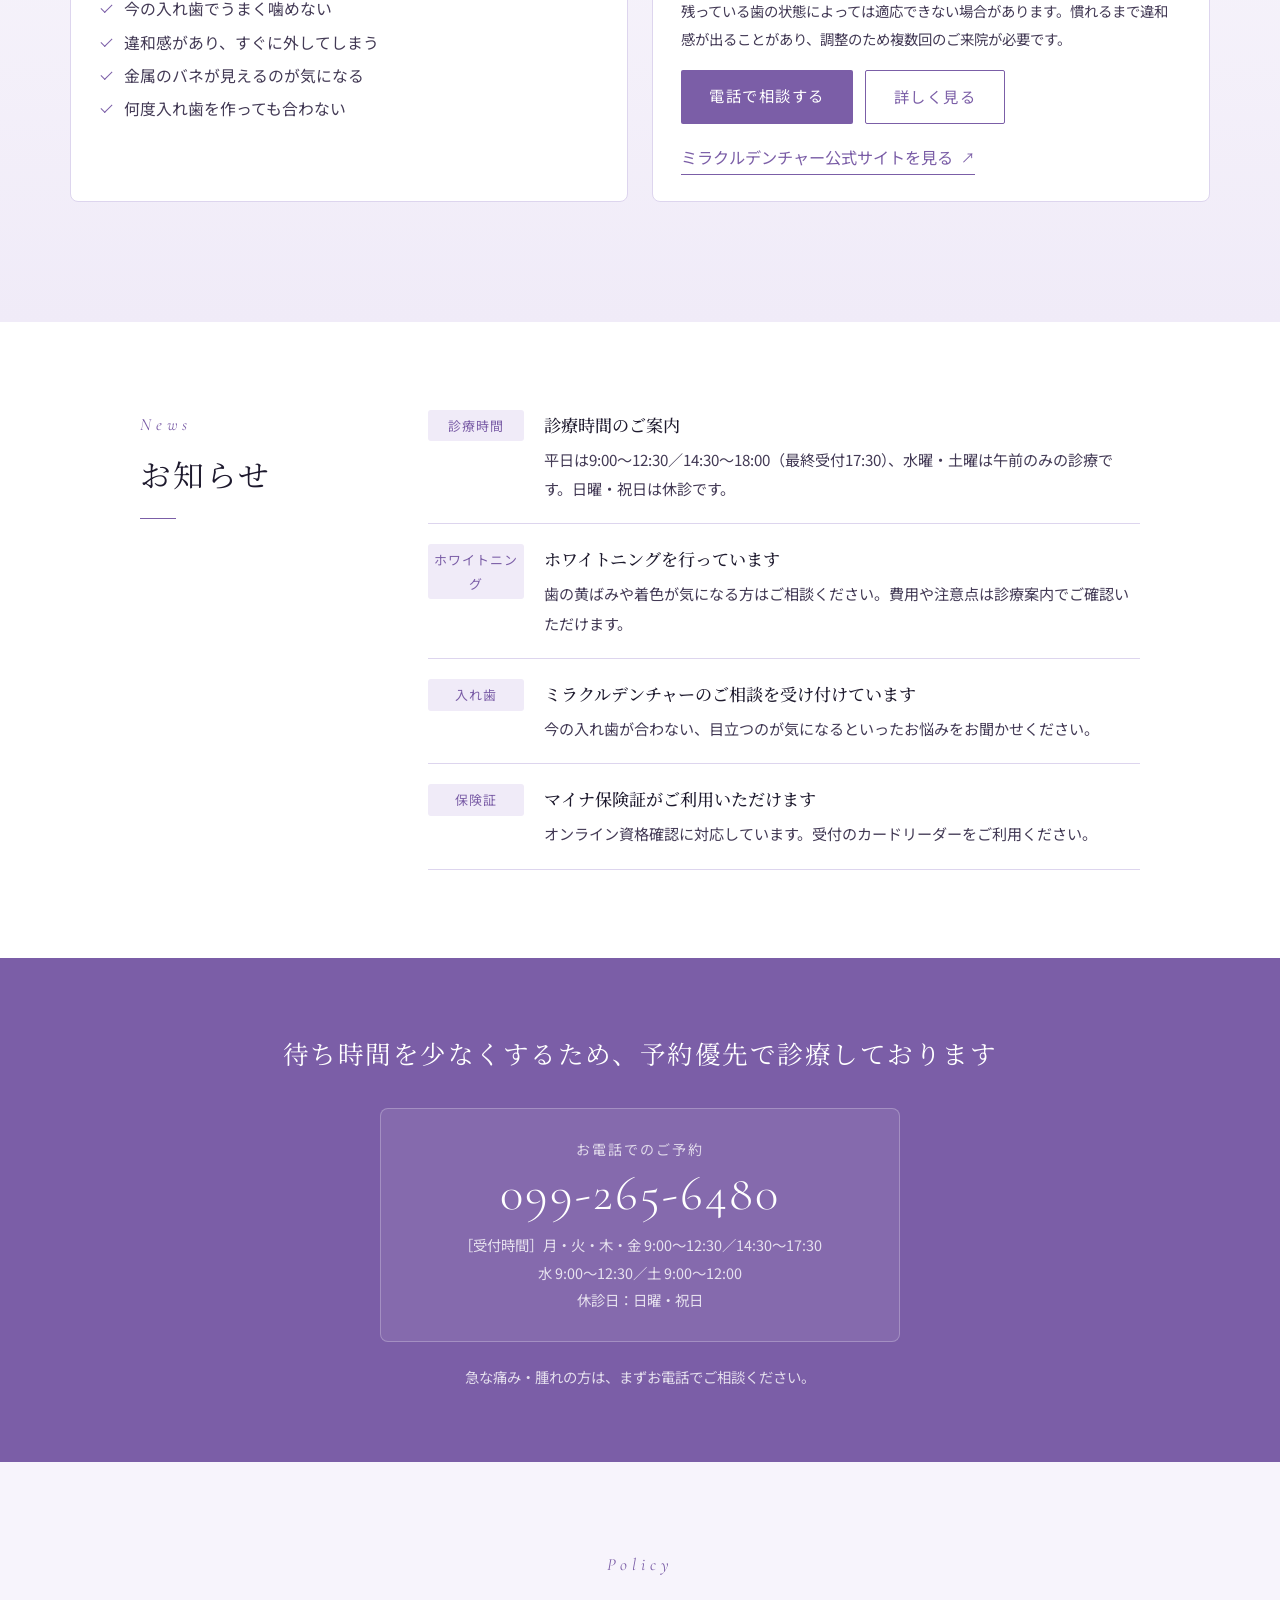
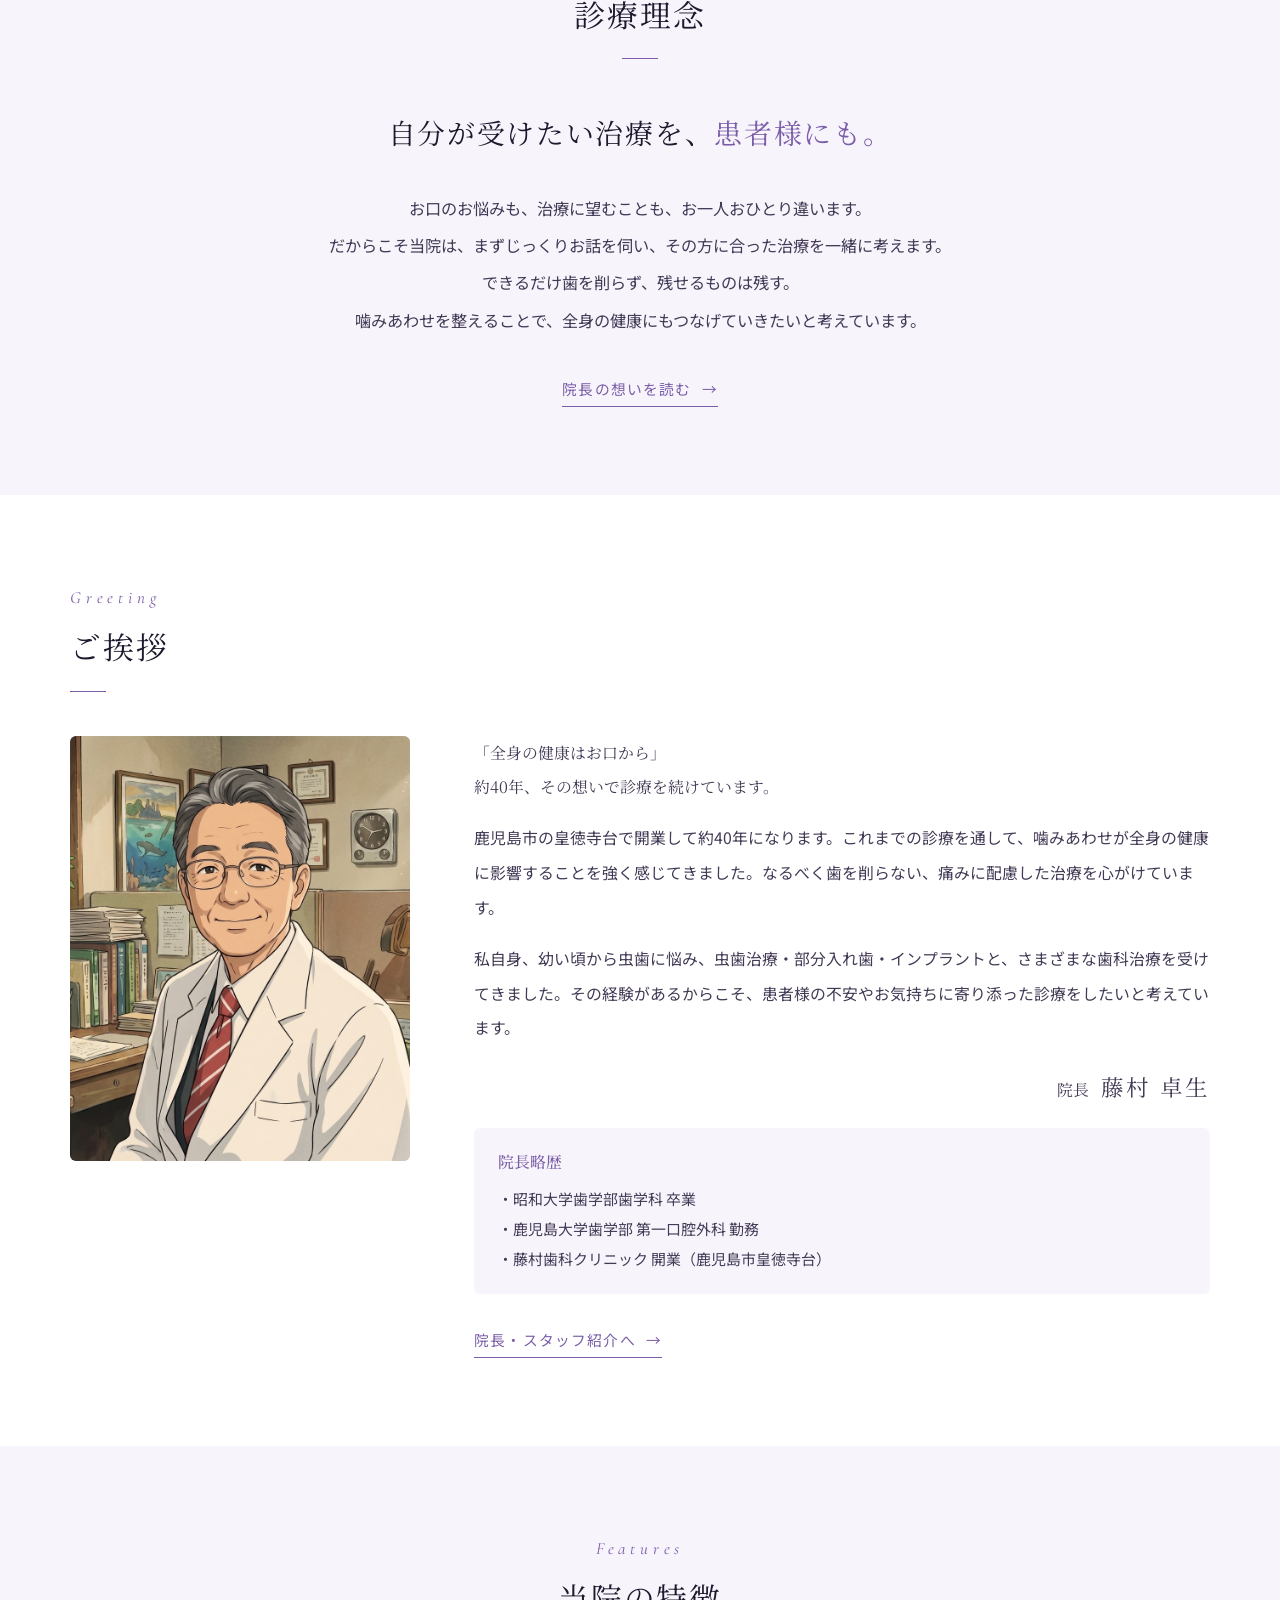
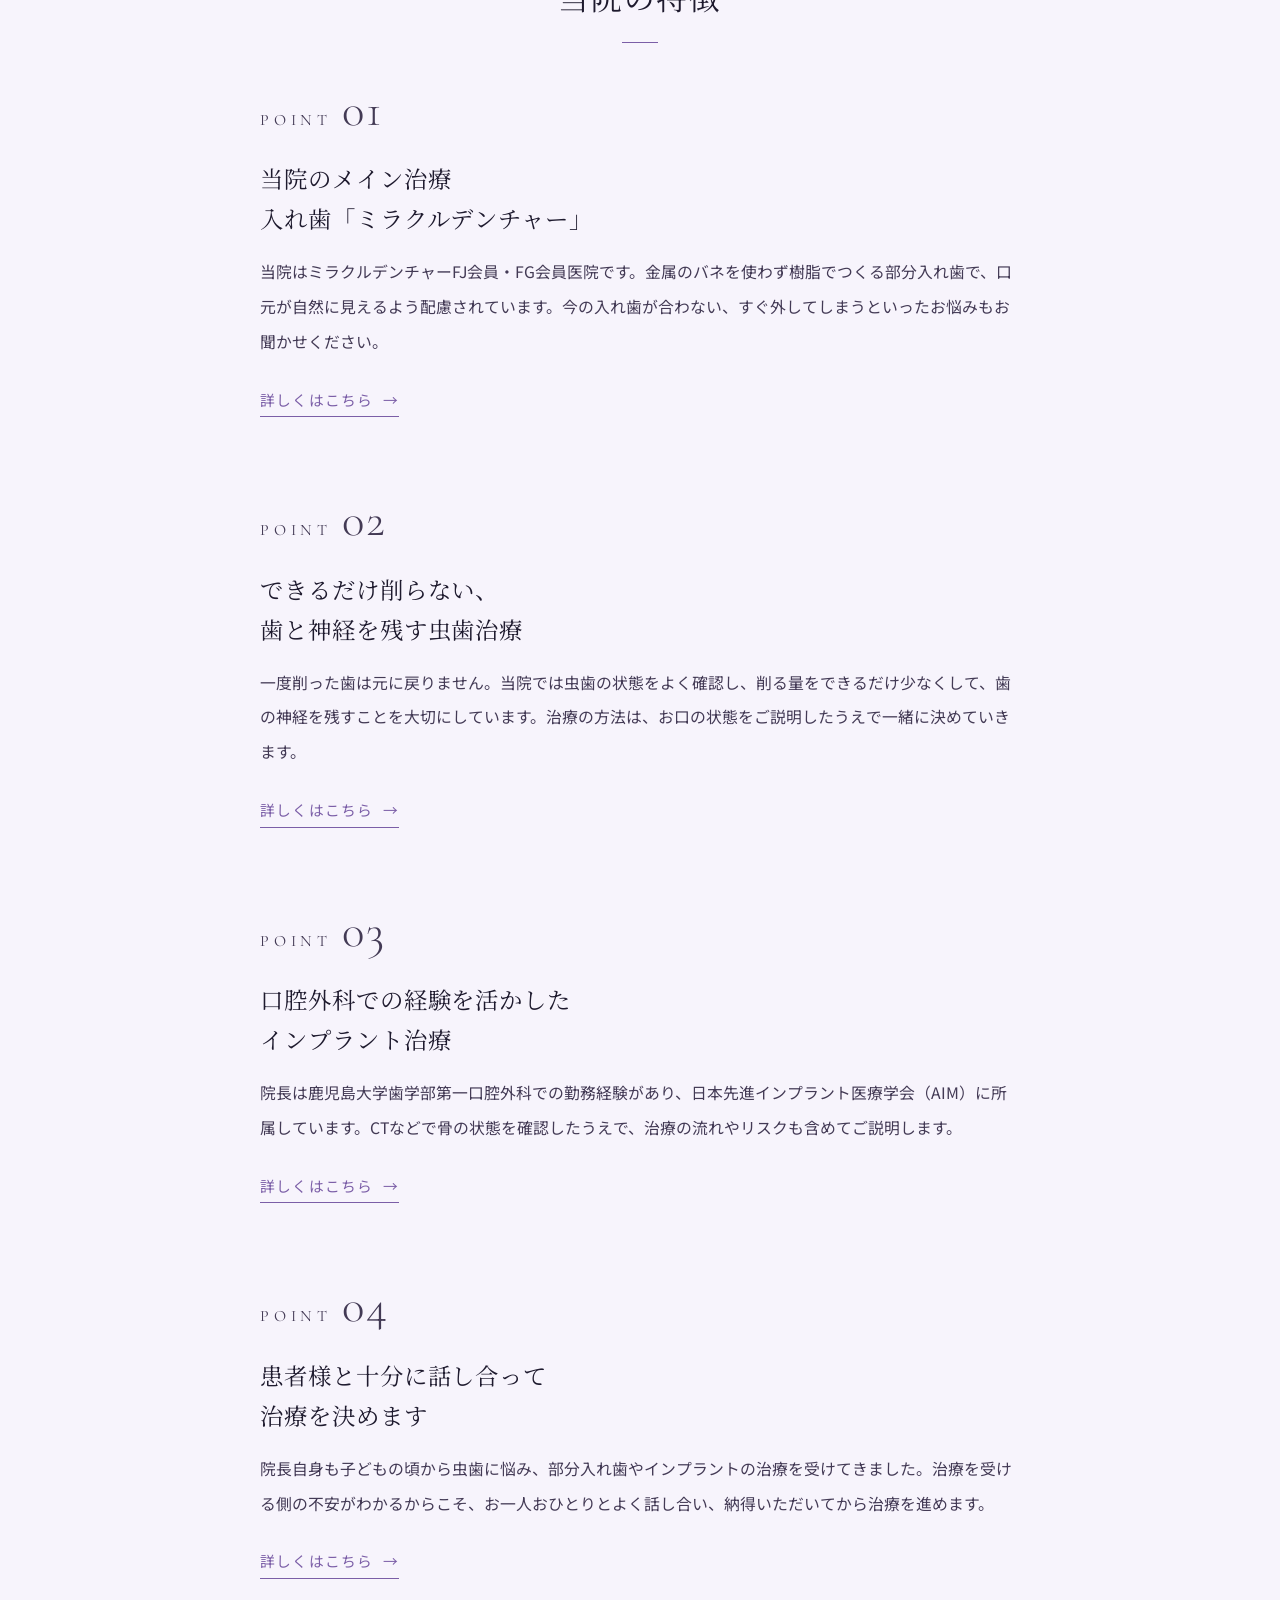
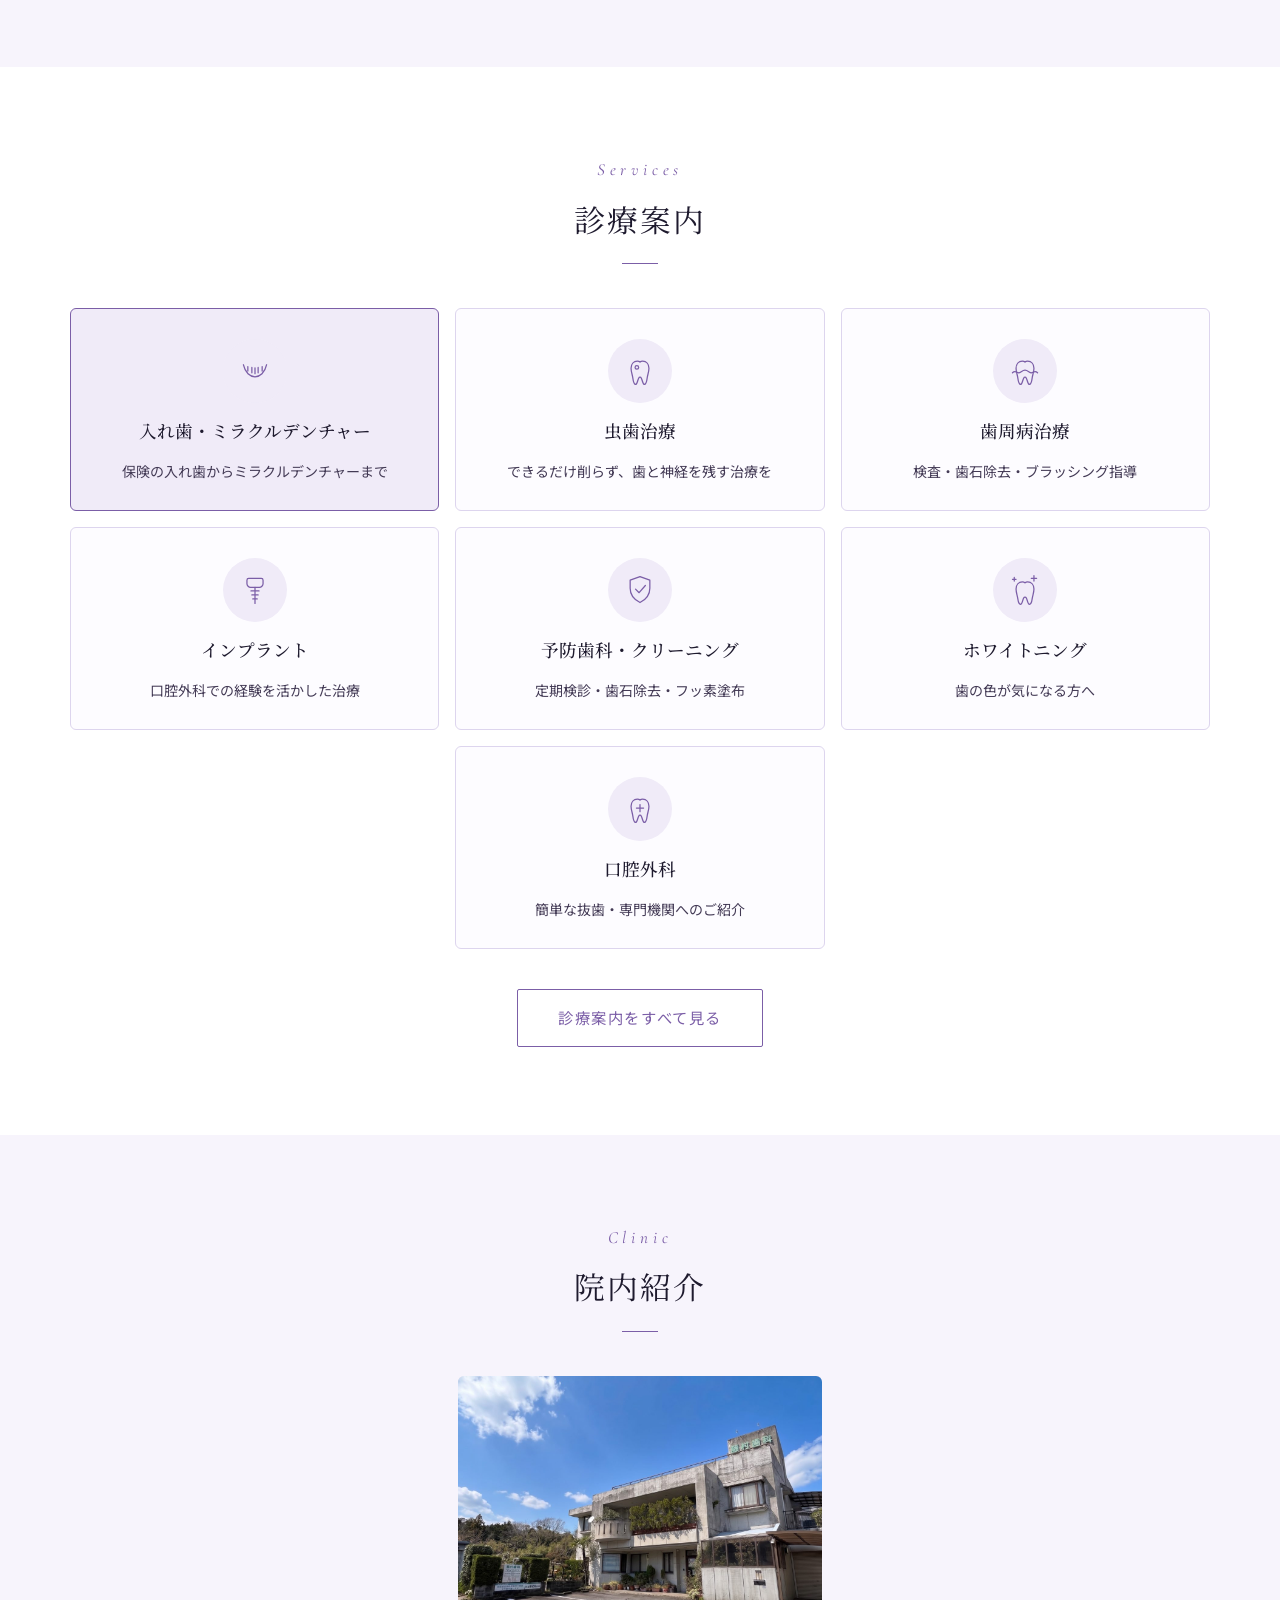
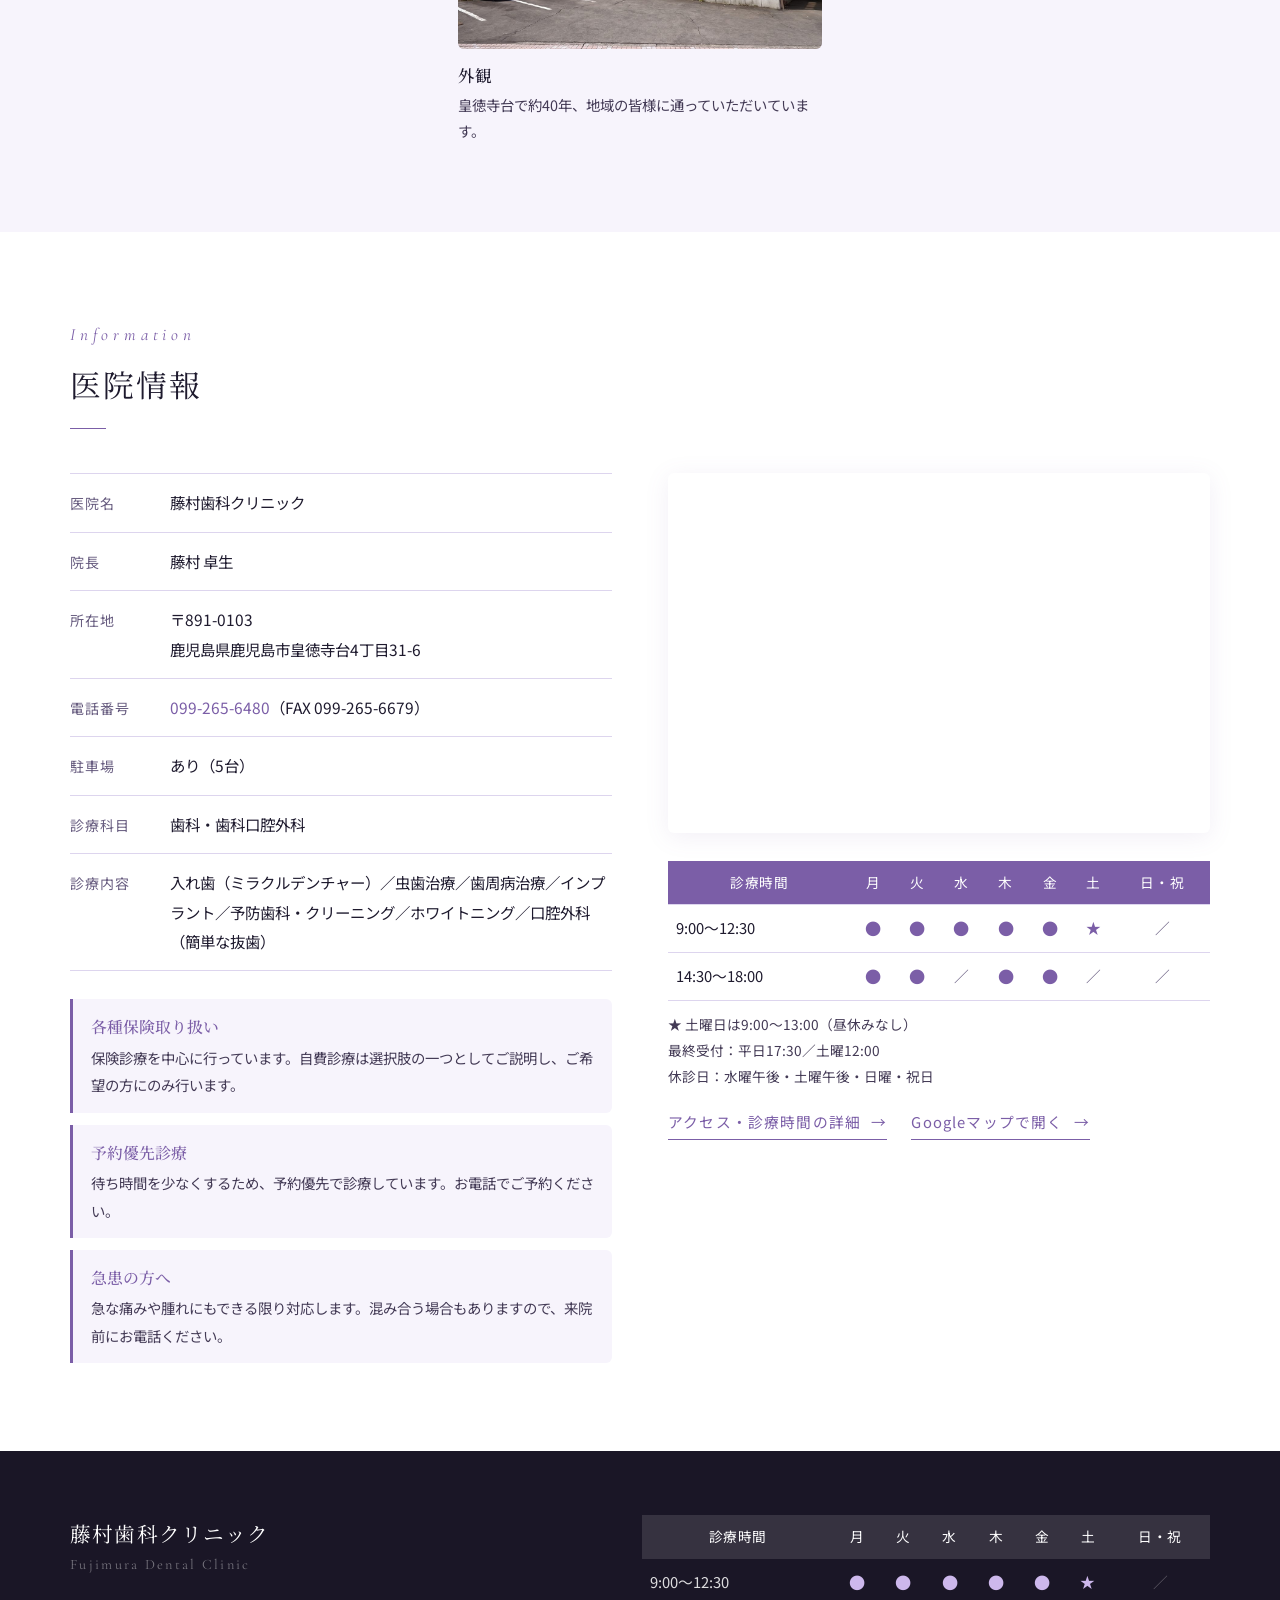
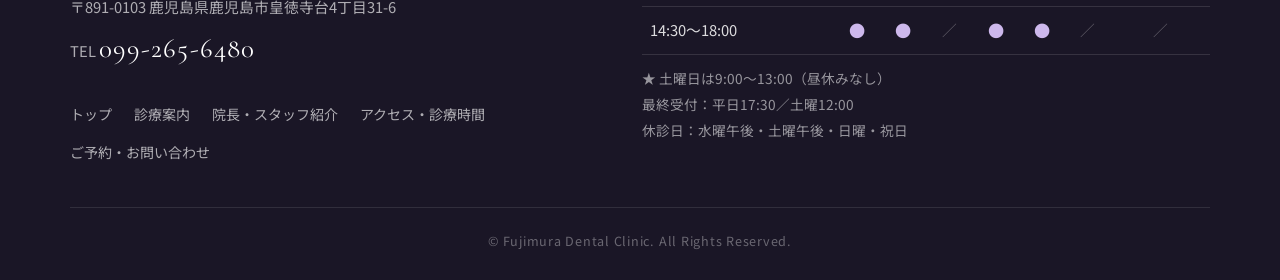
==== commit 7e5ec22e: "ミラクルデンチャー公式サイトへのリンクと公式バナー枠を追加 Co-Authored-By: Claude Opus 5.5 <noreply@anthropic.com> Claude-Session" ====
--- a/index.html
+++ b/index.html
@@ -93,8 +93,10 @@
         <p class="md-fee-price">費用：約350,000円〜<small>（自費診療・税込）</small></p>
         <p class="risk">残っている歯の状態によっては適応できない場合があります。慣れるまで違和感が出ることがあり、調整のため複数回のご来院が必要です。</p>
         <div class="md-btns"><a href="tel:0992656480" class="btn btn-primary">電話で相談する</a><a href="services.html#ireba" class="btn btn-outline">詳しく見る</a></div>
-      </div>
-    </div>
+        <p class="md-official"><a href="https://miracle-denture.site/" target="_blank" rel="noopener">ミラクルデンチャー公式サイトを見る</a></p>
+      </div>
+    </div>
+    <p class="md-banner-wrap"><a href="https://miracle-denture.site/" target="_blank" rel="noopener" class="ph md-banner" data-label=""><img src="images/miracle_banner.png" alt="ミラクルデンチャー公式サイトバナー" loading="lazy"></a></p>
   </div>
 </section>
 
--- a/css/style.css
+++ b/css/style.css
@@ -377,3 +377,15 @@
 @media (max-width:900px){.svc-sec{scroll-margin-top:calc(var(--header-h) + 64px)}}
 .sp-only{display:none}
 @media (max-width:900px){.sp-only{display:inline}}
+
+/* ミラクルデンチャー公式サイトへのリンク */
+.md-official{margin-top:16px}
+.md-official a{display:inline-flex;align-items:center;gap:8px;color:var(--primary);font-size:.9rem;text-decoration:none;border-bottom:1px solid var(--primary);padding-bottom:2px}
+.md-official a::after{content:'↗';font-size:.85em}
+.md-official a:hover{opacity:.75}
+.md-banner-wrap{text-align:center;margin-top:32px}
+.md-banner-wrap.left{text-align:left;margin:14px 0 6px}
+.md-banner{display:inline-block;background:none;border-radius:4px;max-width:100%;transition:opacity .2s}
+.md-banner::before{display:none}
+.md-banner img{width:auto;height:auto;max-width:min(468px,100%);object-fit:contain}
+.md-banner:hover{opacity:.85}
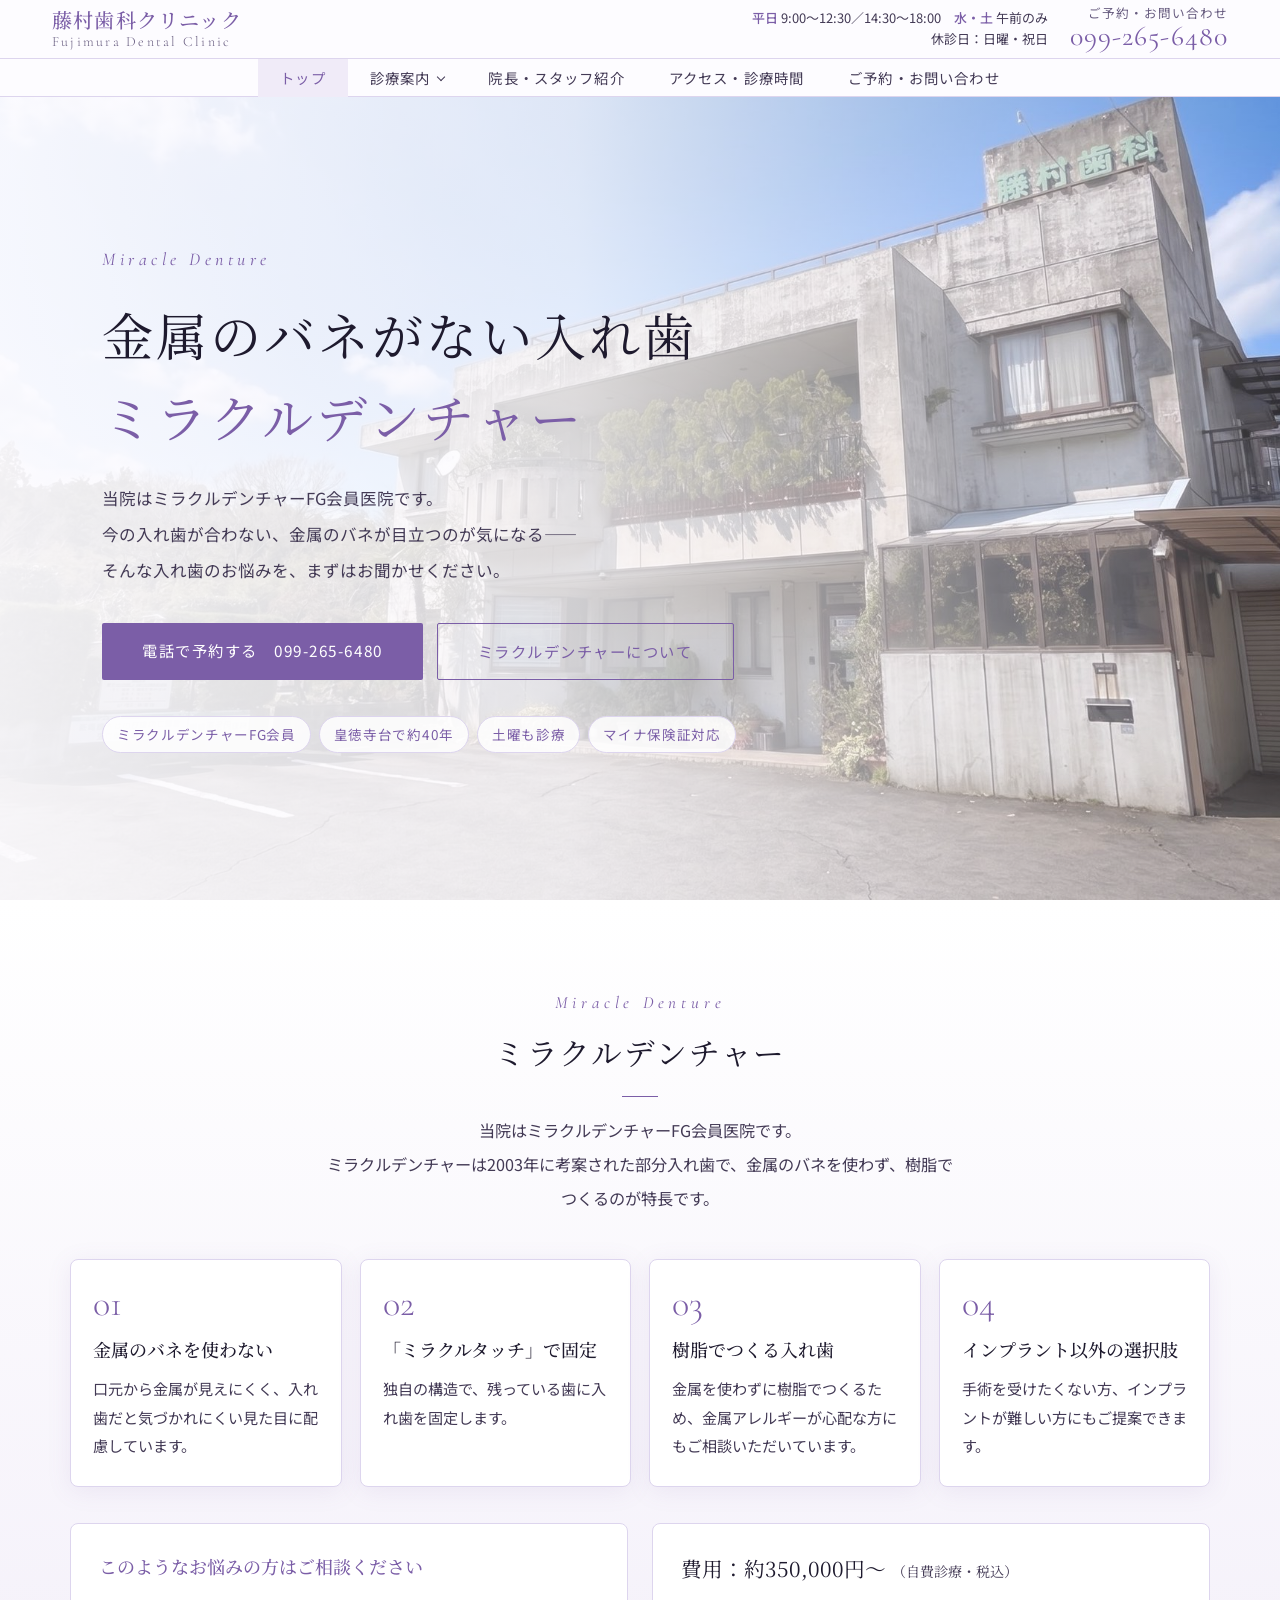
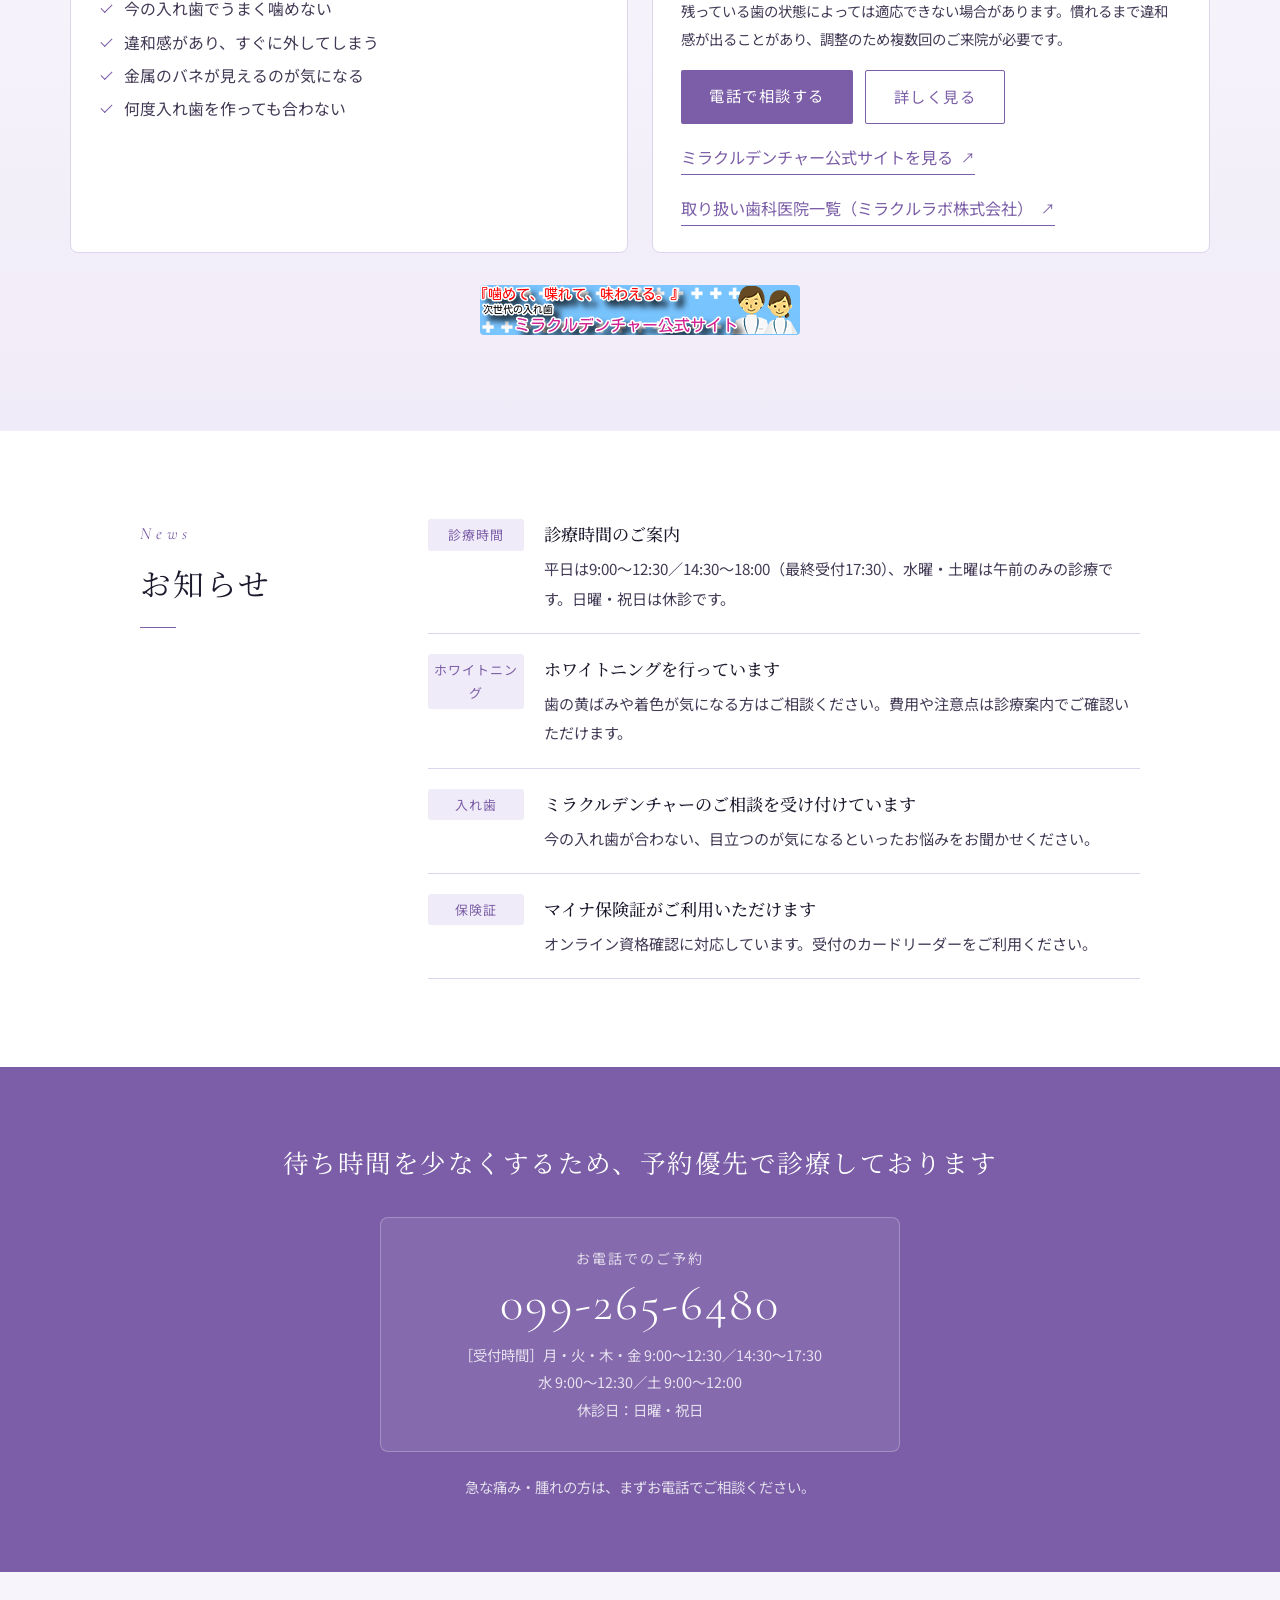
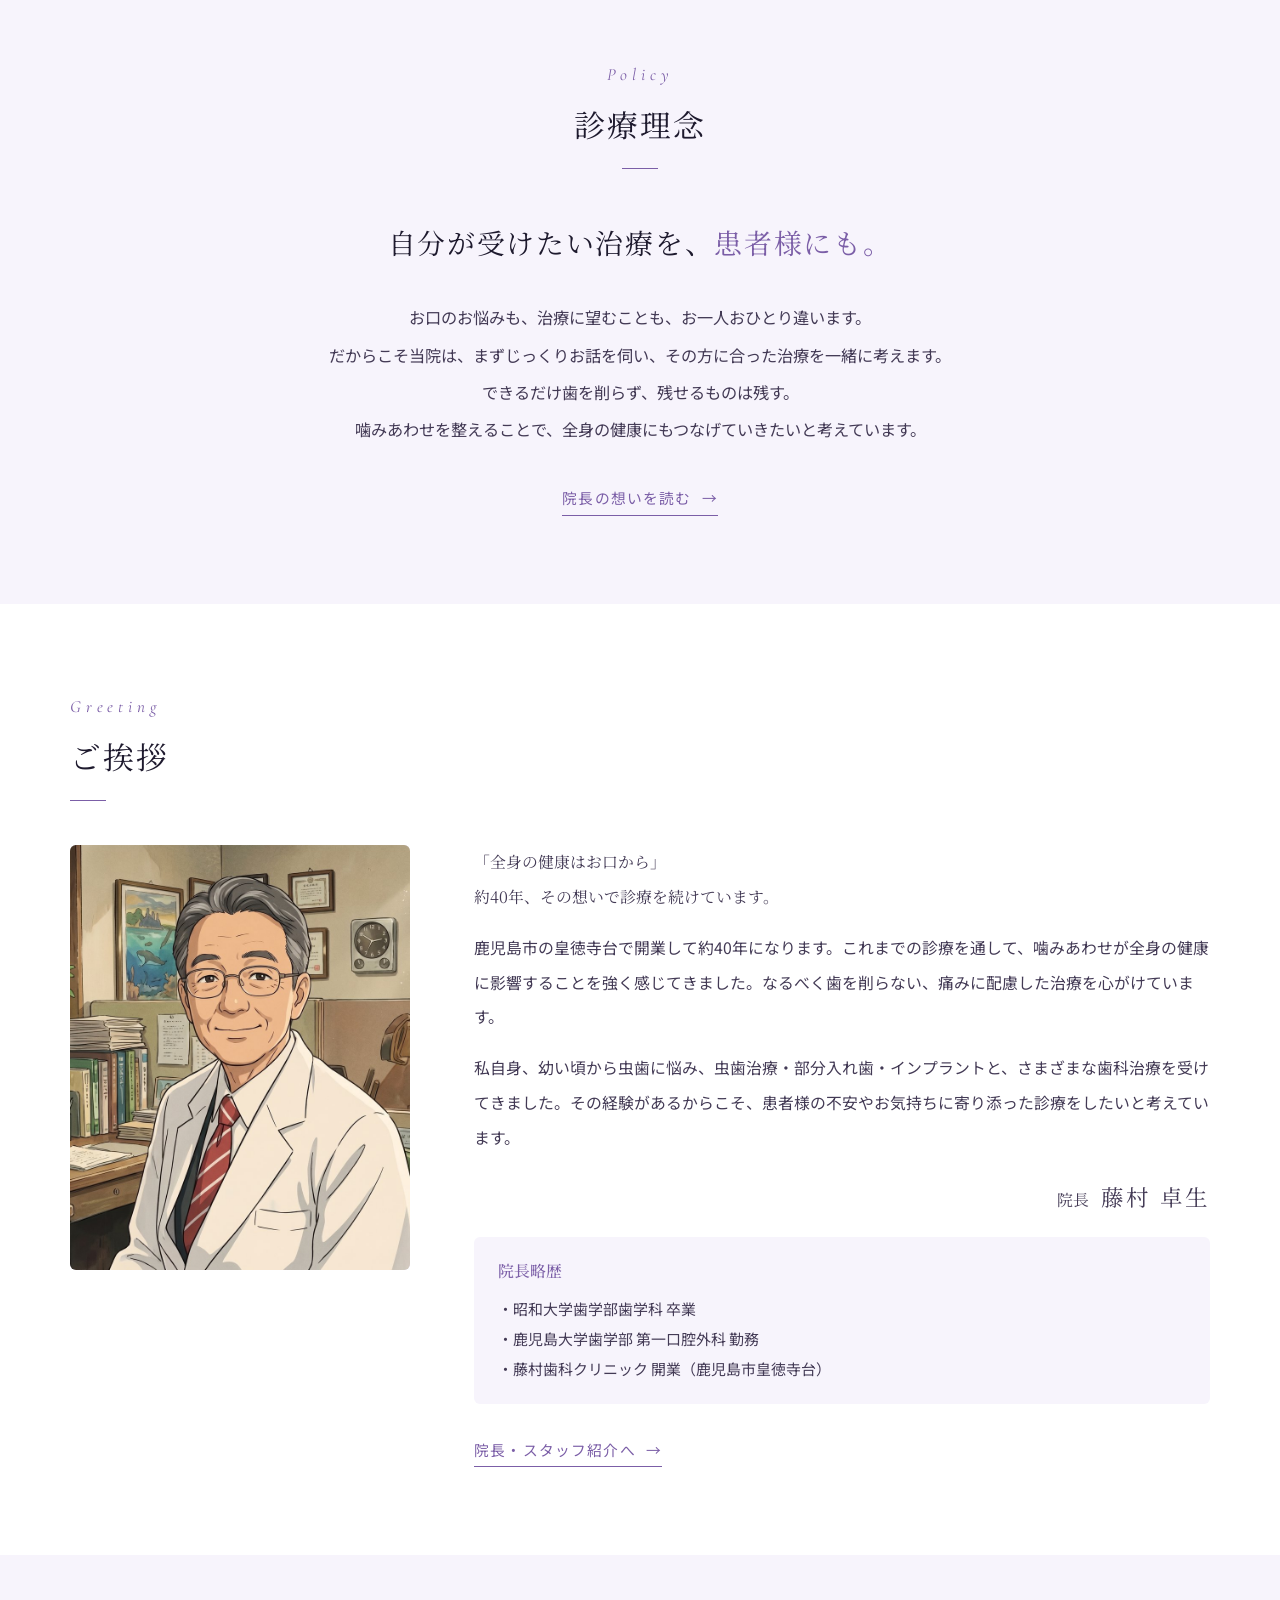
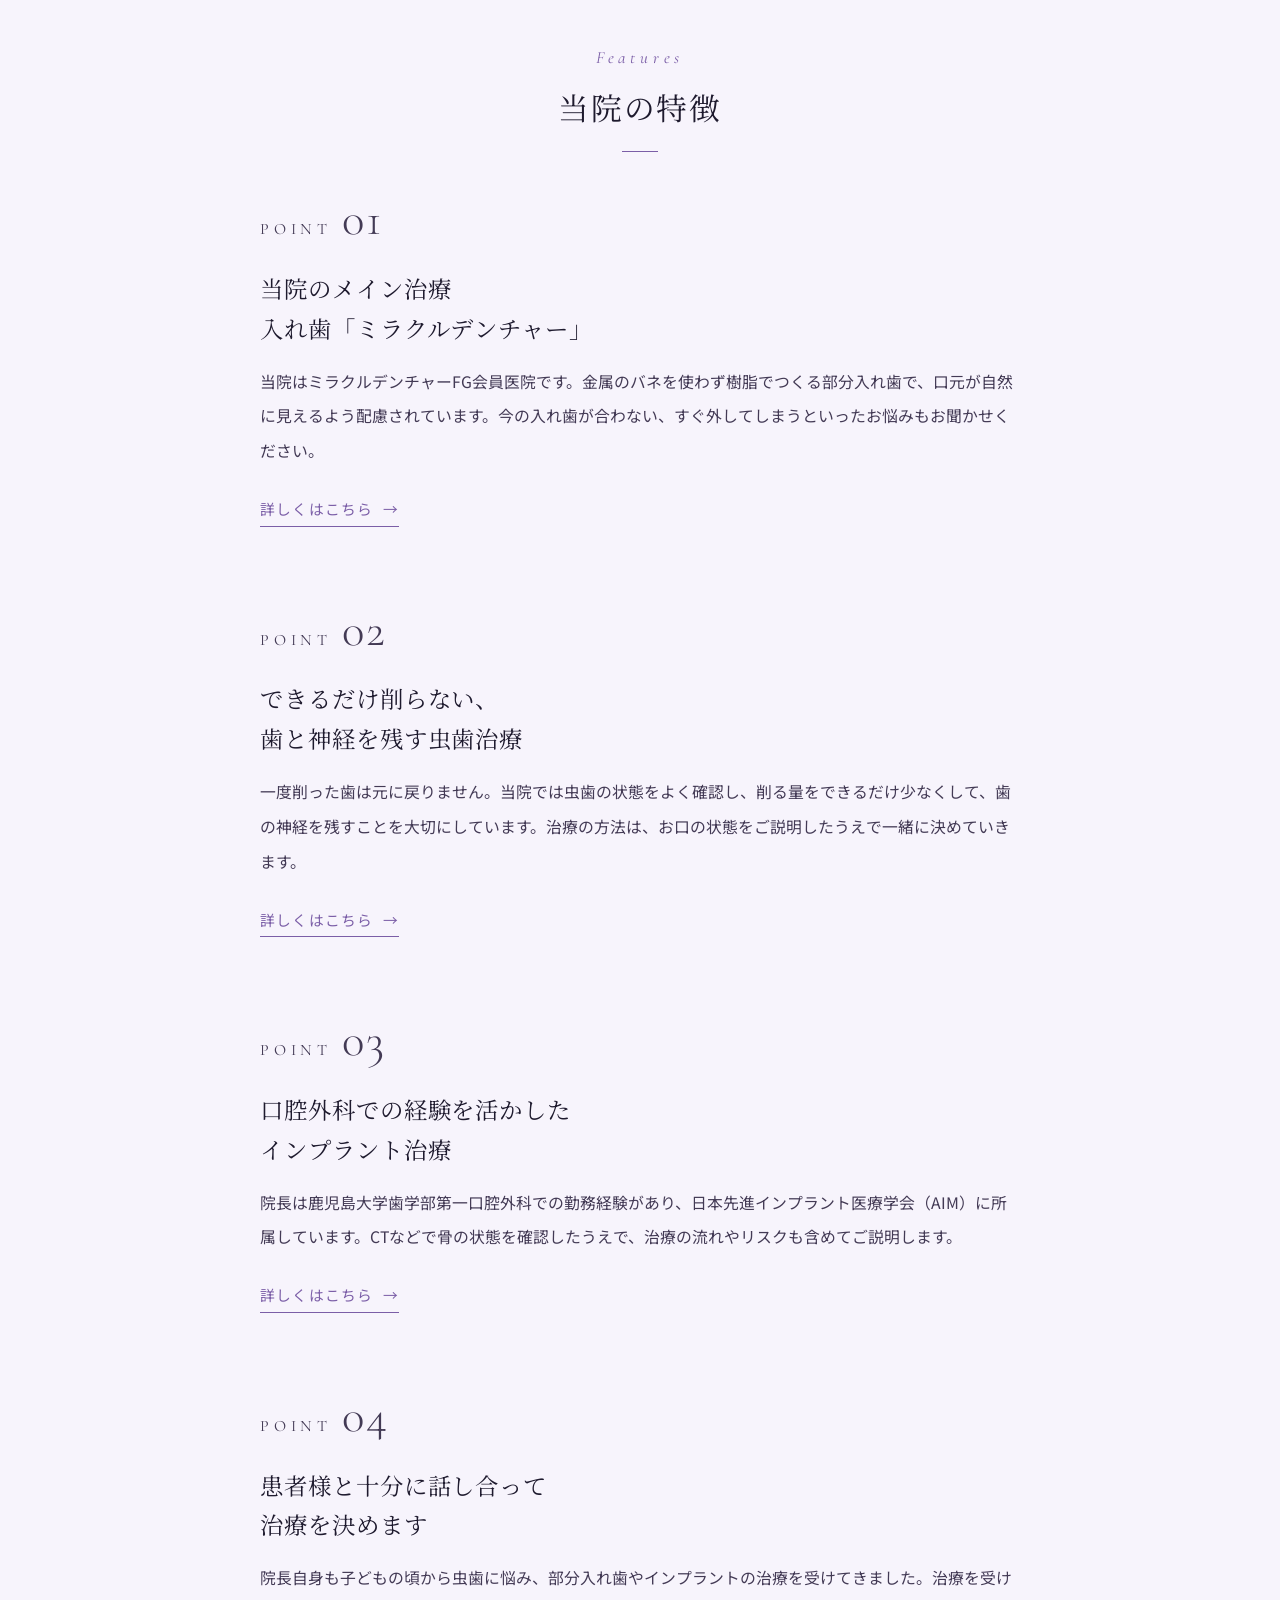
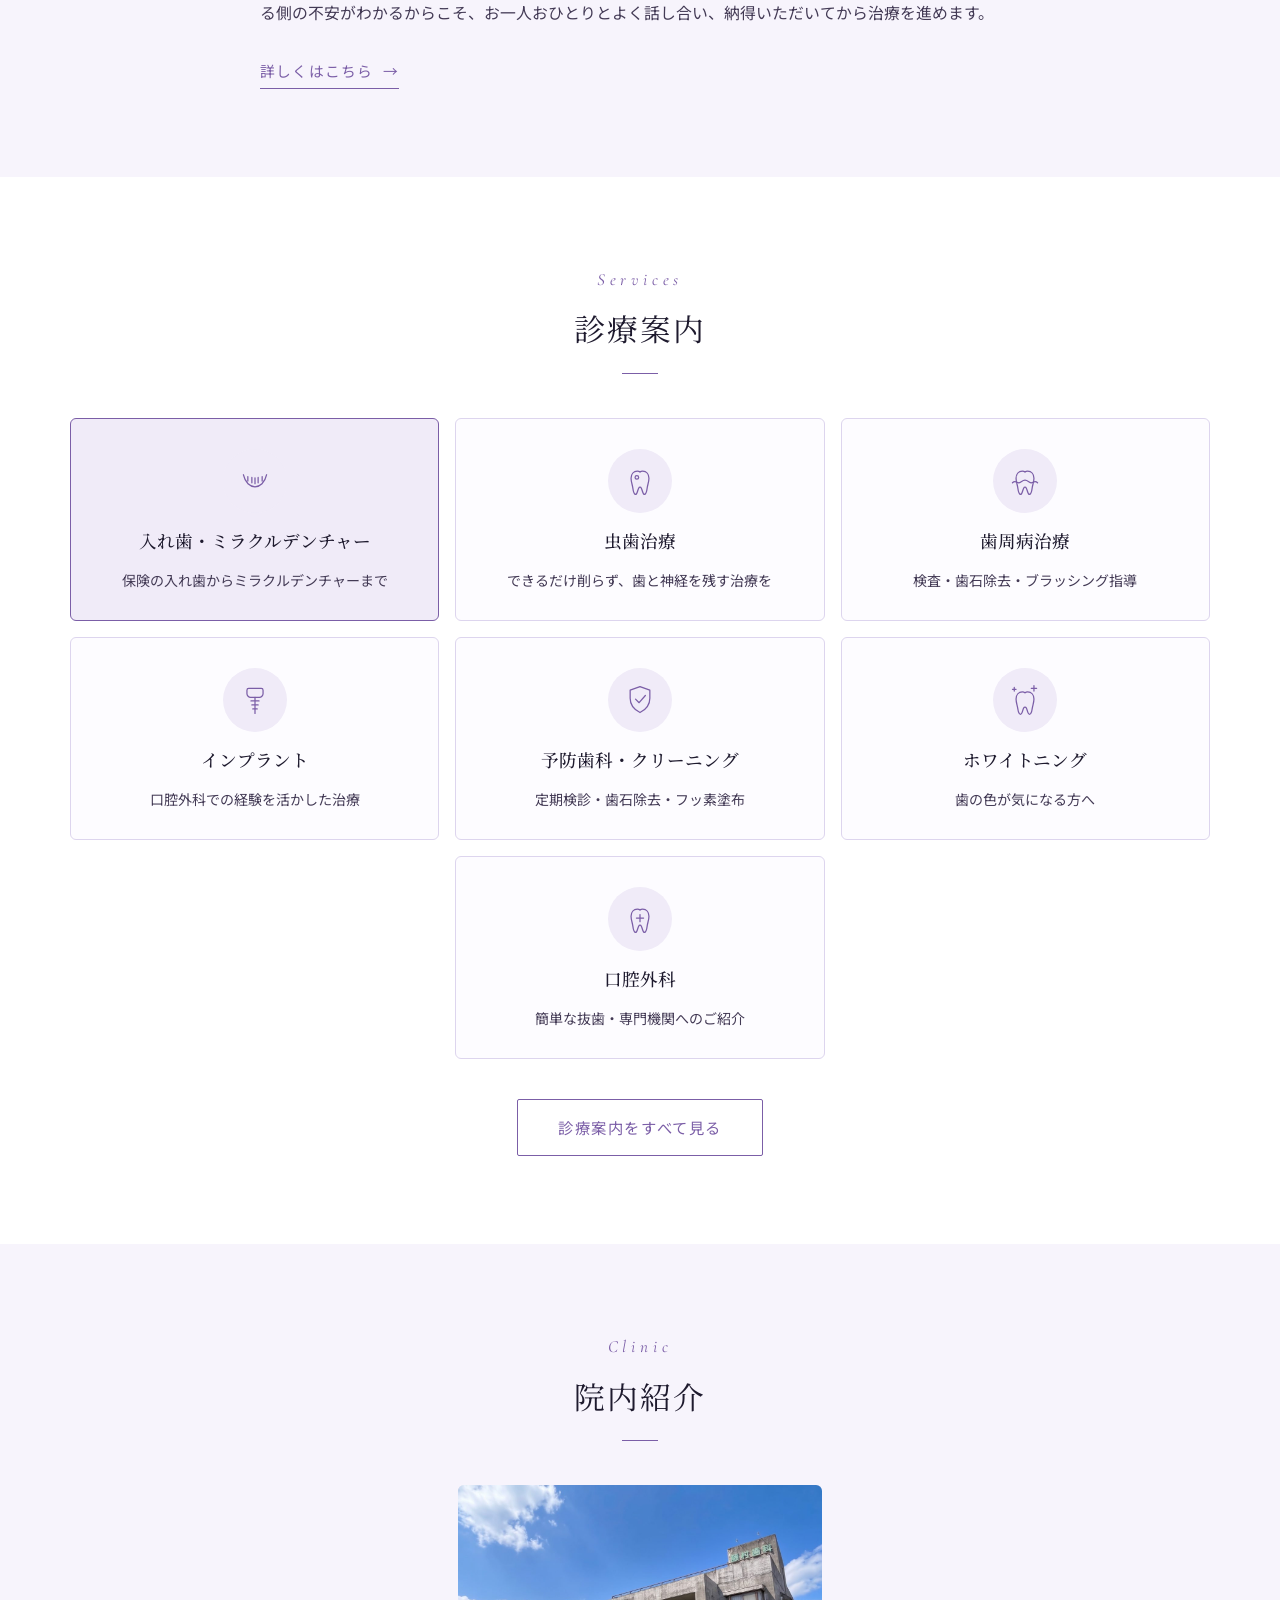
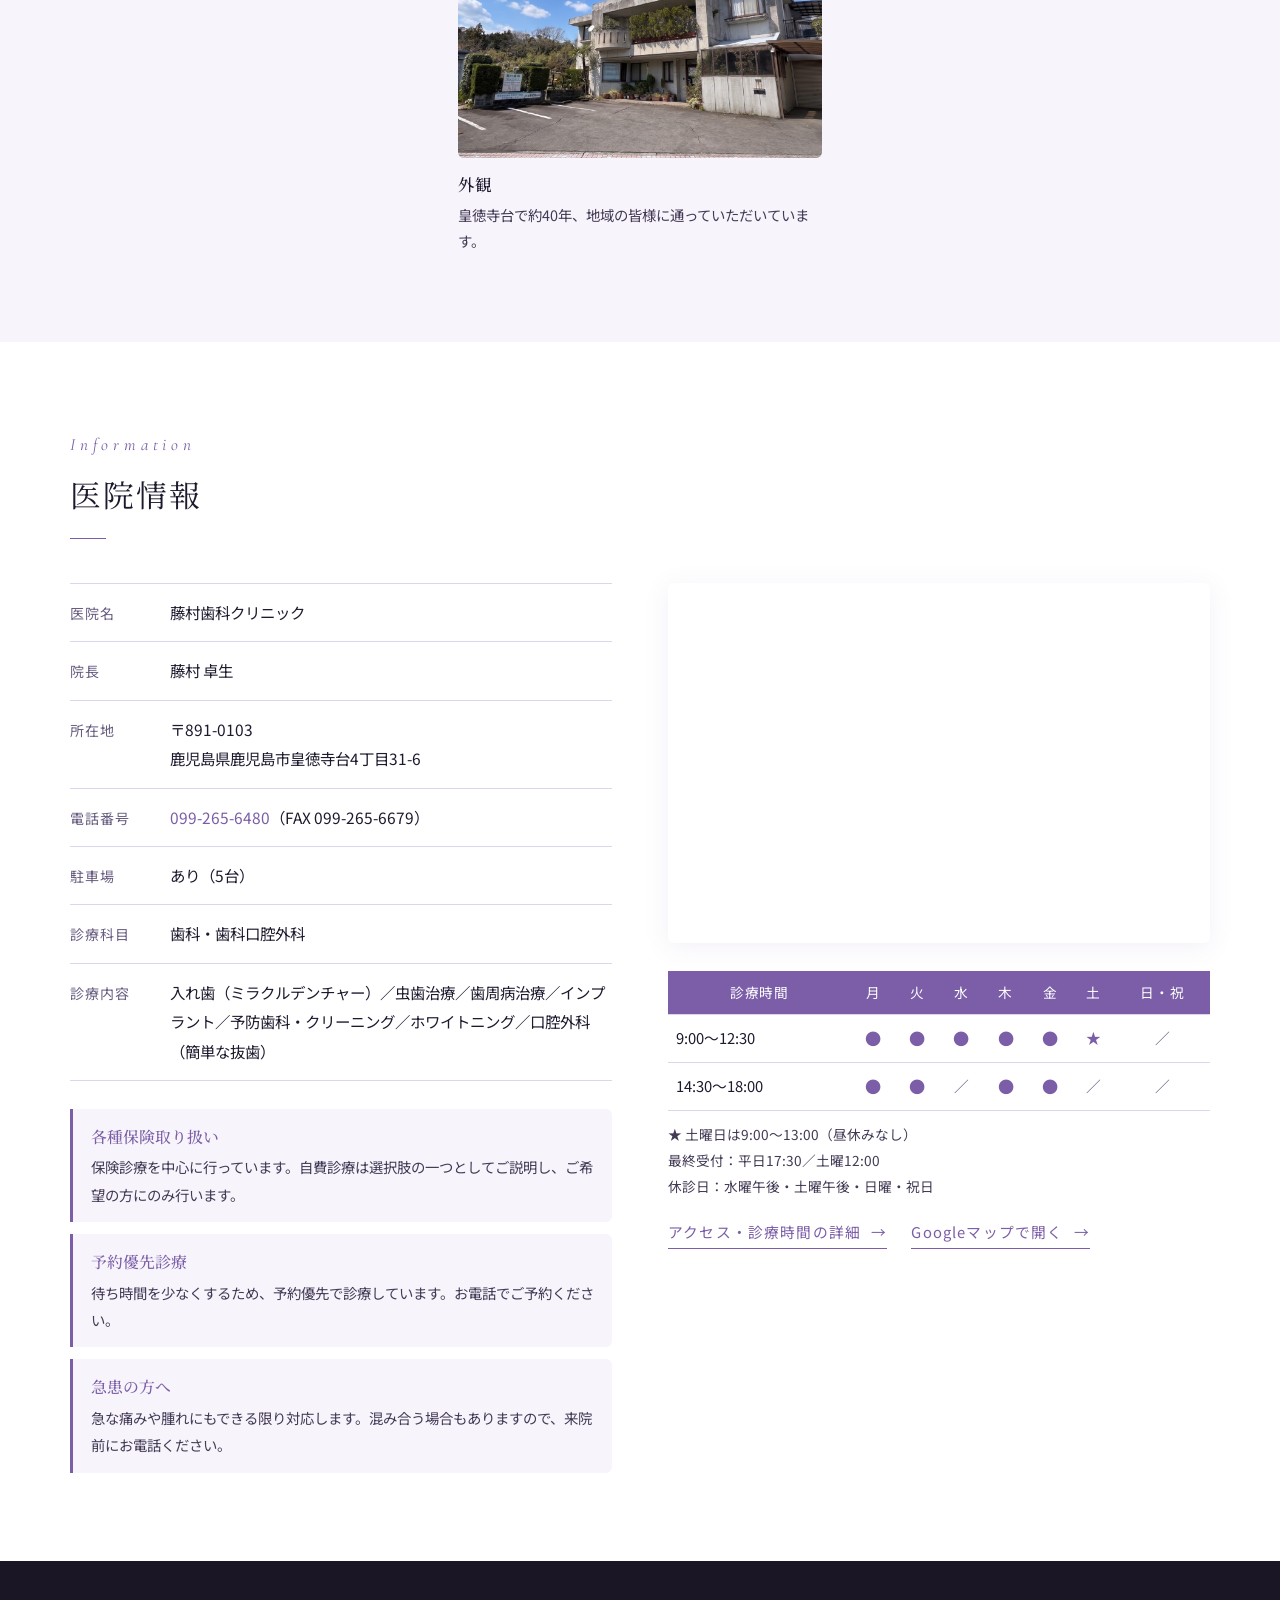
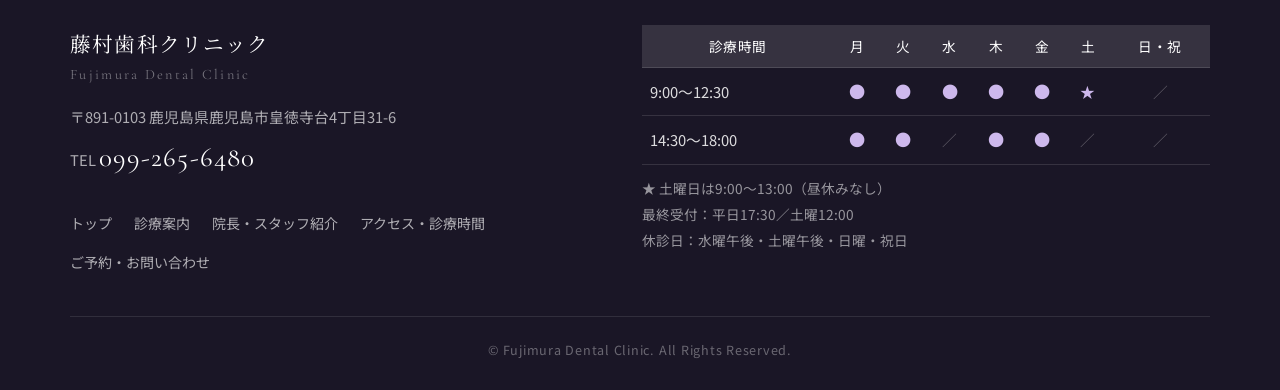
==== commit 1cbb3e79: "公式バナー追加、会員表記をFG会員に統一、取り扱い医院一覧へのリンク追加 Co-Authored-By: Claude Opus 5.5 <noreply@anthropic.com> Claude-" ====
--- a/index.html
+++ b/index.html
@@ -6,9 +6,9 @@
 <meta name="viewport" content="width=device-width, initial-scale=1">
 <meta name="format-detection" content="telephone=no">
 <title>藤村歯科クリニック｜鹿児島市皇徳寺台の歯医者</title>
-<meta name="description" content="鹿児島市皇徳寺台の歯医者【藤村歯科クリニック】。ミラクルデンチャーFJ会員・FG会員医院。金属のバネがない入れ歯のご相談を中心に、虫歯・歯周病・予防歯科に対応。開業約40年。TEL 099-265-6480">
+<meta name="description" content="鹿児島市皇徳寺台の歯医者【藤村歯科クリニック】。ミラクルデンチャーFG会員医院。金属のバネがない入れ歯のご相談を中心に、虫歯・歯周病・予防歯科に対応。開業約40年。TEL 099-265-6480">
 <meta property="og:title" content="藤村歯科クリニック｜鹿児島市皇徳寺台の歯医者">
-<meta property="og:description" content="鹿児島市皇徳寺台の歯医者【藤村歯科クリニック】。ミラクルデンチャーFJ会員・FG会員医院。金属のバネがない入れ歯のご相談を中心に、虫歯・歯周病・予防歯科に対応。開業約40年。TEL 099-265-6480">
+<meta property="og:description" content="鹿児島市皇徳寺台の歯医者【藤村歯科クリニック】。ミラクルデンチャーFG会員医院。金属のバネがない入れ歯のご相談を中心に、虫歯・歯周病・予防歯科に対応。開業約40年。TEL 099-265-6480">
 <meta property="og:type" content="website">
 <meta property="og:locale" content="ja_JP">
 <meta property="og:site_name" content="藤村歯科クリニック">
@@ -64,12 +64,12 @@
   <div class="mv-inner fade-up">
     <p class="mv-en">Miracle Denture</p>
     <h1 class="mv-title">金属のバネがない<br class="sp-only">入れ歯<br><em>ミラクルデンチャー</em></h1>
-    <p class="mv-text">当院はミラクルデンチャーFJ会員・FG会員医院です。<br>今の入れ歯が合わない、金属のバネが目立つのが気になる——<br>そんな入れ歯のお悩みを、まずはお聞かせください。</p>
+    <p class="mv-text">当院はミラクルデンチャーFG会員医院です。<br>今の入れ歯が合わない、金属のバネが目立つのが気になる——<br>そんな入れ歯のお悩みを、まずはお聞かせください。</p>
     <div class="mv-btns">
       <a href="tel:0992656480" class="btn btn-primary">電話で予約する　099-265-6480</a>
       <a href="#miracle" class="btn btn-outline">ミラクルデンチャーについて</a>
     </div>
-    <ul class="mv-tags"><li>ミラクルデンチャーFJ・FG会員</li><li>皇徳寺台で約40年</li><li>土曜も診療</li><li>マイナ保険証対応</li></ul>
+    <ul class="mv-tags"><li>ミラクルデンチャーFG会員</li><li>皇徳寺台で約40年</li><li>土曜も診療</li><li>マイナ保険証対応</li></ul>
   </div>
 </section>
 
@@ -77,7 +77,7 @@
 <section class="md" id="miracle">
   <div class="container">
     <div class="sec-head center"><p class="sec-en">Miracle Denture</p><h2 class="sec-title">ミラクルデンチャー</h2>
-      <p class="lead">当院はミラクルデンチャーFJ会員・FG会員医院です。<br>ミラクルデンチャーは2003年に考案された部分入れ歯で、金属のバネを使わず、樹脂でつくるのが特長です。</p></div>
+      <p class="lead">当院はミラクルデンチャーFG会員医院です。<br>ミラクルデンチャーは2003年に考案された部分入れ歯で、金属のバネを使わず、樹脂でつくるのが特長です。</p></div>
     <ul class="md-points fade-up">
       <li><b>01</b><h3>金属のバネを使わない</h3><p>口元から金属が見えにくく、入れ歯だと気づかれにくい見た目に配慮しています。</p></li>
       <li><b>02</b><h3>「ミラクルタッチ」で固定</h3><p>独自の構造で、残っている歯に入れ歯を固定します。</p></li>
@@ -94,6 +94,7 @@
         <p class="risk">残っている歯の状態によっては適応できない場合があります。慣れるまで違和感が出ることがあり、調整のため複数回のご来院が必要です。</p>
         <div class="md-btns"><a href="tel:0992656480" class="btn btn-primary">電話で相談する</a><a href="services.html#ireba" class="btn btn-outline">詳しく見る</a></div>
         <p class="md-official"><a href="https://miracle-denture.site/" target="_blank" rel="noopener">ミラクルデンチャー公式サイトを見る</a></p>
+        <p class="md-official"><a href="https://miraclelabo.com/clinic/" target="_blank" rel="noopener">取り扱い歯科医院一覧（ミラクルラボ株式会社）</a></p>
       </div>
     </div>
     <p class="md-banner-wrap"><a href="https://miracle-denture.site/" target="_blank" rel="noopener" class="ph md-banner" data-label=""><img src="images/miracle_banner.png" alt="ミラクルデンチャー公式サイトバナー" loading="lazy"></a></p>
@@ -168,7 +169,7 @@
       <div>
         <p class="feature-point">POINT <b>01</b></p>
         <h3>当院のメイン治療<br>入れ歯「ミラクルデンチャー」</h3>
-        <p>当院はミラクルデンチャーFJ会員・FG会員医院です。金属のバネを使わず樹脂でつくる部分入れ歯で、口元が自然に見えるよう配慮されています。今の入れ歯が合わない、すぐ外してしまうといったお悩みもお聞かせください。</p>
+        <p>当院はミラクルデンチャーFG会員医院です。金属のバネを使わず樹脂でつくる部分入れ歯で、口元が自然に見えるよう配慮されています。今の入れ歯が合わない、すぐ外してしまうといったお悩みもお聞かせください。</p>
         <a href="services.html#ireba" class="btn-more">詳しくはこちら</a>
       </div>
     </div>
